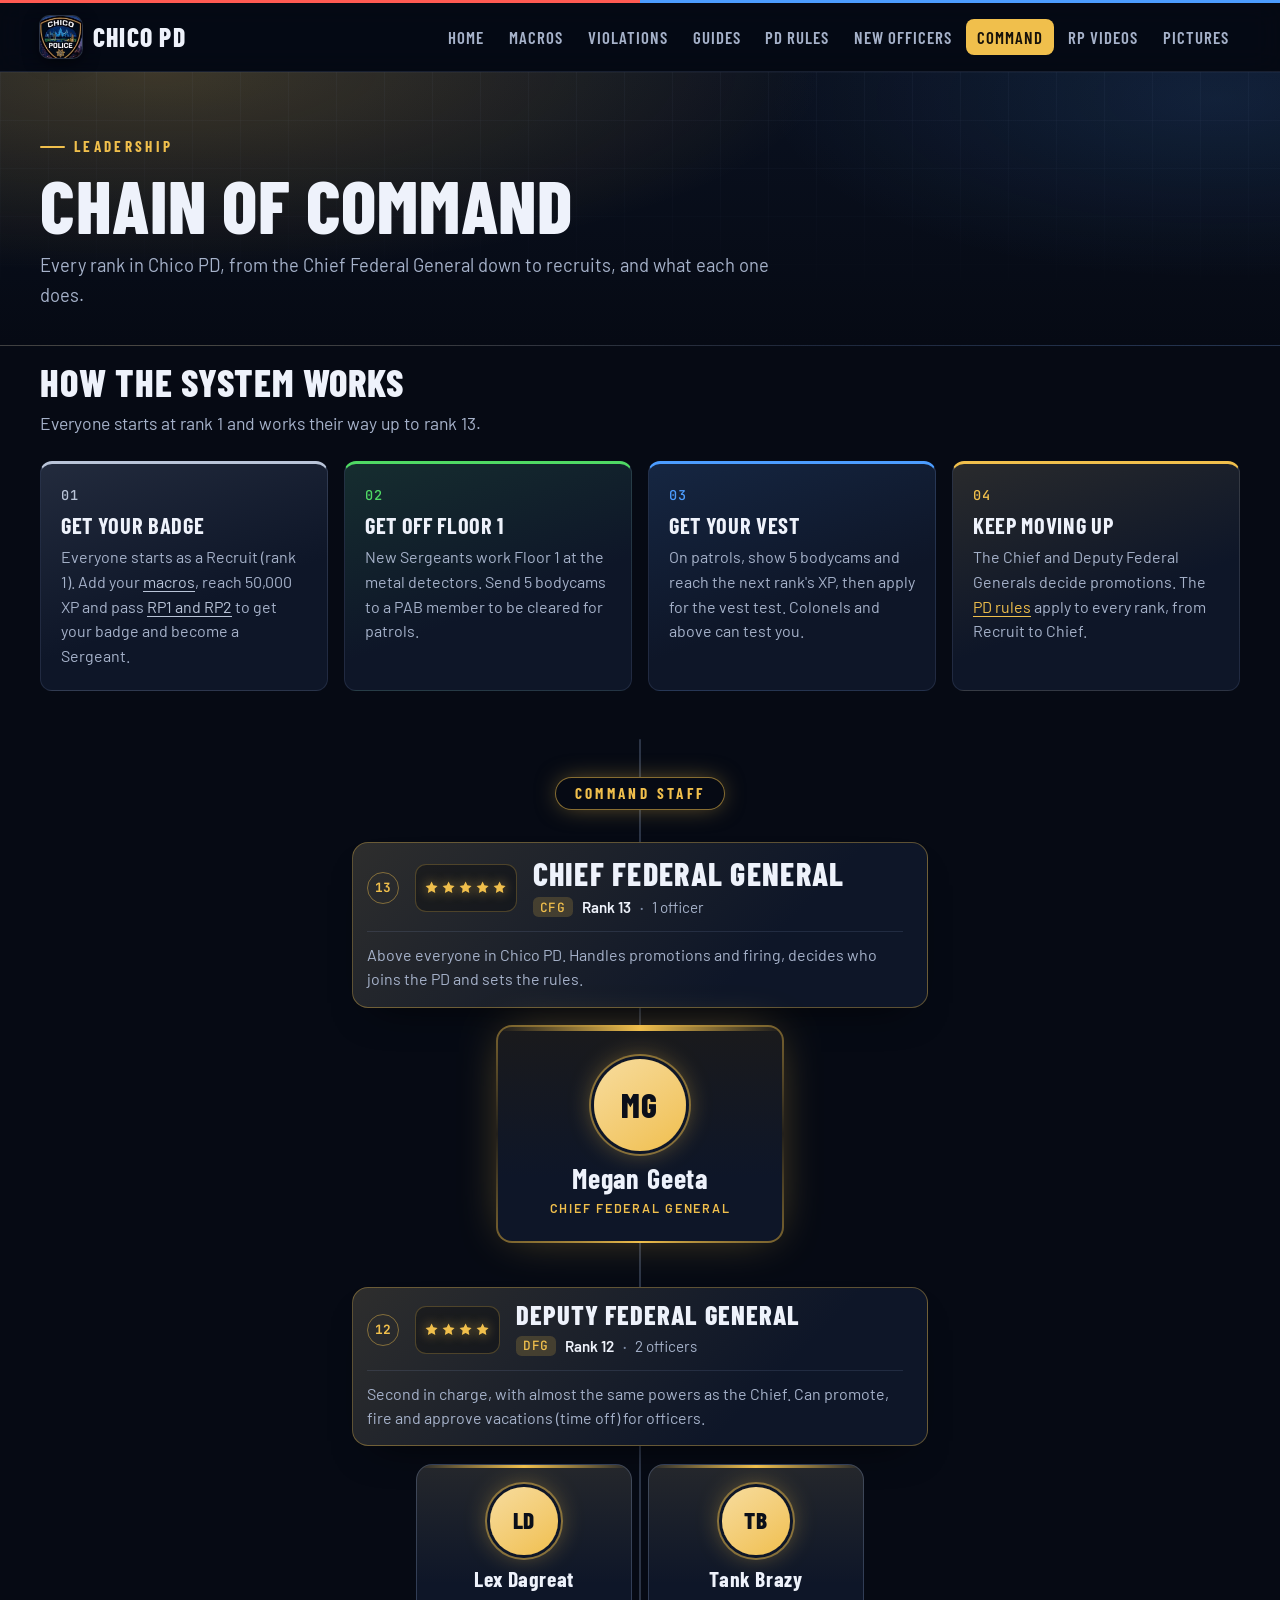
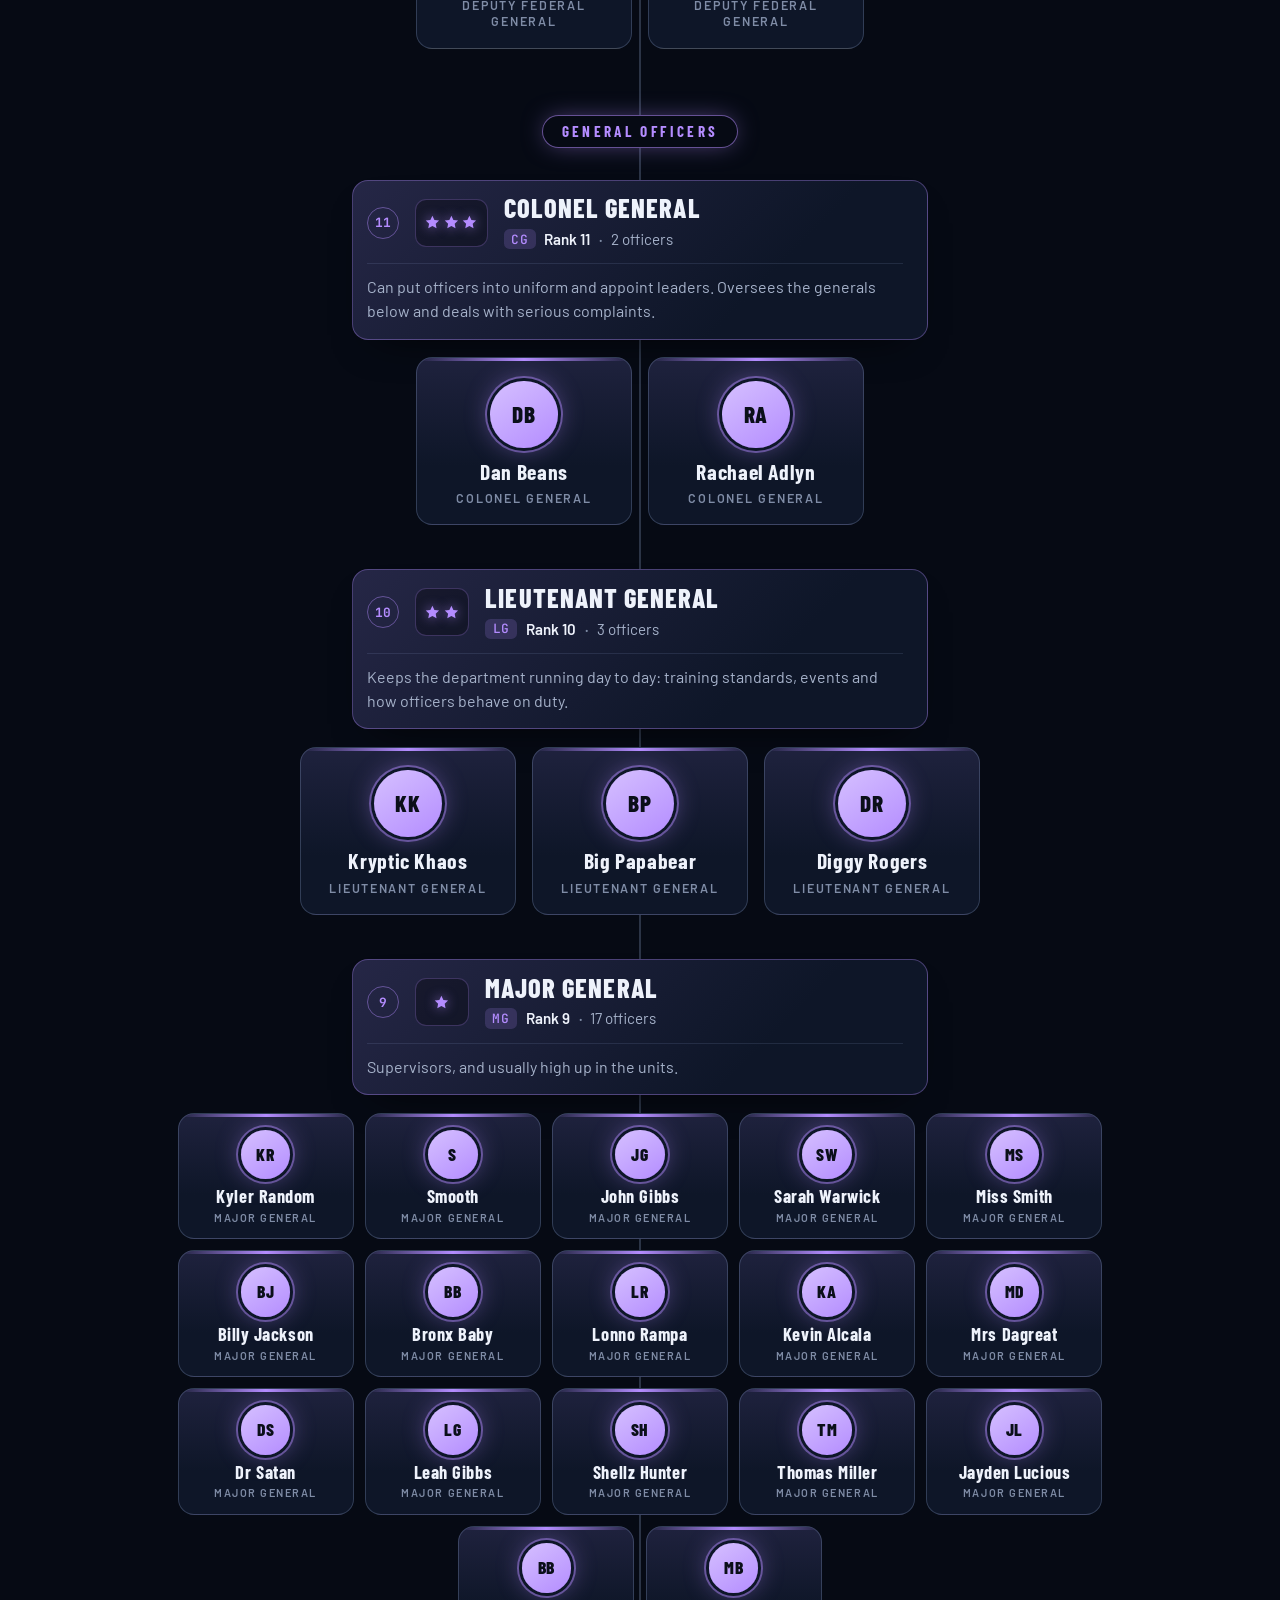
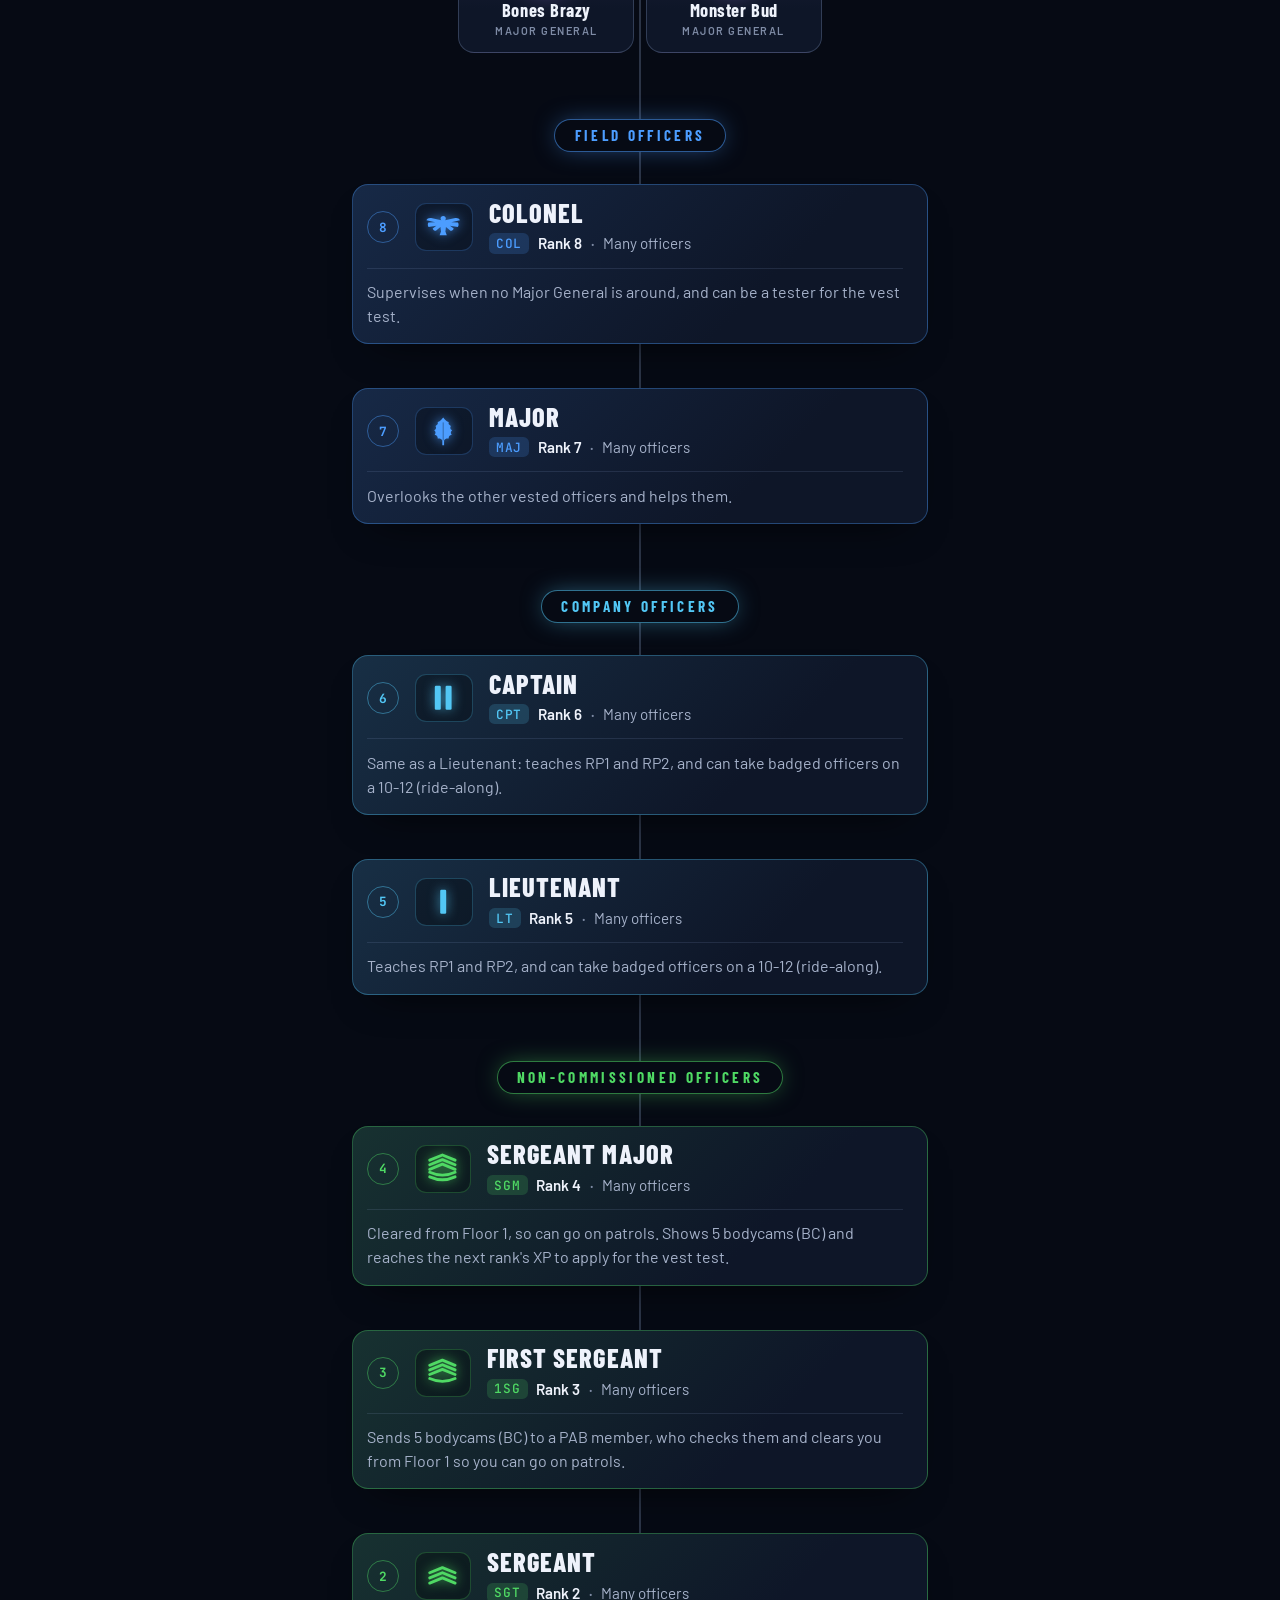
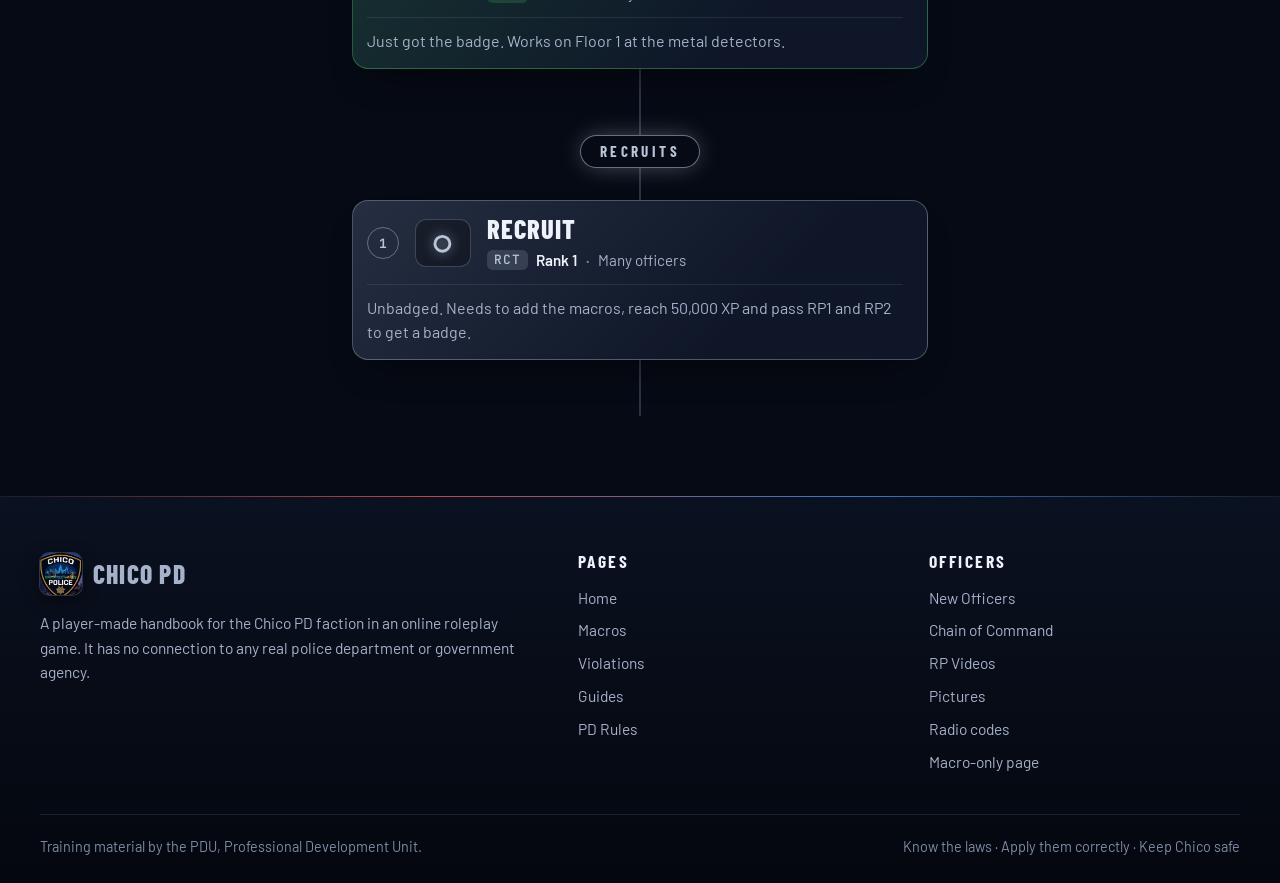
==== command.html @ 88c89824 "Remove totals box; version asset links" ====
<!doctype html>
<html lang="en">
<head>
<meta charset="utf-8">
<script>document.documentElement.className+=" js"</script>
<meta name="viewport" content="width=device-width,initial-scale=1,viewport-fit=cover">
<title>Chain of Command · Chico PD</title>
<meta name="description" content="Who leads Chico PD: every rank from the Chief Federal General down, and the officers who hold them.">
<meta name="theme-color" content="#070b16">
<link rel="icon" href="images/favicon.png">
<link rel="apple-touch-icon" href="images/apple-touch-icon.png">
<link rel="manifest" href="site.webmanifest">
<meta name="apple-mobile-web-app-title" content="Chico PD">
<meta name="format-detection" content="telephone=no">
<meta property="og:type" content="website">
<meta property="og:site_name" content="Chico PD">
<meta property="og:title" content="Chain of Command · Chico PD">
<meta property="og:description" content="Who leads Chico PD: every rank from the Chief Federal General down, and the officers who hold them.">
<meta property="og:url" content="https://chicopd123.github.io/command.html">
<meta property="og:image" content="https://chicopd123.github.io/images/og.jpg">
<meta property="og:image:width" content="484">
<meta property="og:image:height" content="255">
<meta name="twitter:card" content="summary_large_image">
<link rel="preconnect" href="https://fonts.googleapis.com">
<link rel="preconnect" href="https://fonts.gstatic.com" crossorigin>
<link rel="stylesheet" href="https://fonts.googleapis.com/css2?family=Barlow+Condensed:wght@600;700;800&family=Barlow:wght@400;500;600&family=JetBrains+Mono:wght@500&display=swap">
<link rel="stylesheet" href="assets/style.css?v=202611250416">
</head>
<body>
<a class="skip" href="#main">Skip to content</a>
<header class="site-header">
  <div class="lightbar"></div>
  <div class="wrap header-row">
    <a class="brand" href="index.html"><img src="images/crops/badge.jpg" alt="" width="42" height="42">Chico PD</a>
    <button id="nav-toggle" type="button" aria-expanded="false" aria-controls="site-nav"><span class="burger" aria-hidden="true"></span>Menu</button>
    <nav id="site-nav" aria-label="Main"><a href="index.html">Home</a><a href="macros.html">Macros</a><a href="violations.html">Violations</a><a href="guides.html">Guides</a><a href="rules.html">PD Rules</a><a href="new-officers.html">New Officers</a><a href="command.html" aria-current="page">Command</a><a href="rp-videos.html">RP Videos</a><a href="gallery.html">Pictures</a></nav>
  </div>
</header>
<main id="main">
<div class="wrap page-head tone-gold"><p class="eyebrow">Leadership</p><h1>Chain of Command</h1><p>Every rank in Chico PD, from the Chief Federal General down to recruits, and what each one does.</p></div>
<div class="wrap">
  <section class="cmd-how" aria-labelledby="how-title">
    <h2 id="how-title">How the system works</h2>
    <p>Everyone starts at rank 1 and works their way up to rank 13.</p>
    <ol class="cmd-steps">
      <li class="cmd-step tone-silver"><h3>Get your badge</h3><p>Everyone starts as a Recruit (rank 1). Add your <a href="macros.html">macros</a>, reach 50,000 XP and pass <a href="rp-videos.html">RP1 and RP2</a> to get your badge and become a Sergeant.</p></li>
      <li class="cmd-step tone-green"><h3>Get off Floor 1</h3><p>New Sergeants work Floor 1 at the metal detectors. Send 5 bodycams to a PAB member to be cleared for patrols.</p></li>
      <li class="cmd-step tone-blue"><h3>Get your vest</h3><p>On patrols, show 5 bodycams and reach the next rank's XP, then apply for the vest test. Colonels and above can test you.</p></li>
      <li class="cmd-step tone-gold"><h3>Keep moving up</h3><p>The Chief and Deputy Federal Generals decide promotions. The <a href="rules.html">PD rules</a> apply to every rank, from Recruit to Chief.</p></li>
    </ol>
  </section>
  <ol class="cmd-tree" id="cmd-tree" aria-label="Ranks from highest to lowest"></ol>
  <noscript><p class="cmd-noscript">Turn on JavaScript to see the chain of command.</p></noscript>
</div>
</main>
<footer class="site-footer">
  <div class="wrap footer-grid">
    <div class="footer-brand">
      <a class="brand" href="index.html"><img src="images/crops/badge.jpg" alt="" width="42" height="42">Chico PD</a>
      <p>A player-made handbook for the Chico PD faction in an online roleplay game. It has no connection to any real police department or government agency.</p>
    </div>
    <nav aria-label="Footer">
      <h2>Pages</h2>
      <ul><li><a href="index.html">Home</a></li><li><a href="macros.html">Macros</a></li><li><a href="violations.html">Violations</a></li><li><a href="guides.html">Guides</a></li><li><a href="rules.html">PD Rules</a></li></ul>
    </nav>
    <div>
      <h2>Officers</h2>
      <ul><li><a href="new-officers.html">New Officers</a></li><li><a href="command.html">Chain of Command</a></li><li><a href="rp-videos.html">RP Videos</a></li><li><a href="gallery.html">Pictures</a></li><li><a href="macros.html#radio">Radio codes</a></li><li><a href="https://candid-cocada-e17edb.netlify.app" rel="noopener">Macro-only page</a></li></ul>
    </div>
  </div>
  <div class="wrap footer-base"><span>Training material by the PDU, Professional Development Unit.</span><span>Know the laws &middot; Apply them correctly &middot; Keep Chico safe</span></div>
</footer>

<dialog id="viewer" aria-labelledby="viewer-title">
  <div class="viewer-bar">
    <h2 id="viewer-title"></h2>
    <span id="viewer-pos"></span>
    <button class="vbtn" id="viewer-prev" type="button" aria-label="Previous picture">&larr;</button>
    <button class="vbtn" id="viewer-next" type="button" aria-label="Next picture">&rarr;</button>
    <a class="vbtn" id="viewer-save" download>Download</a>
    <button class="vbtn" id="viewer-close" type="button">Close</button>
  </div>
  <div class="viewer-scroll"><img id="viewer-img" alt=""></div>
</dialog>

<script src="assets/data.js?v=202611250416"></script>
<script src="assets/site.js?v=202611250416"></script>
</body>
</html>
---- assets/style.css ----
/* =====================================================================
   CHICO PD
   Colours follow the PDU posters:
   red = felony, blue = infraction, green = misdemeanor,
   purple = PDU training, gold = badge, cyan = radio.
   Everything is sized in rem, so the whole site scales up on 4K screens.
   ===================================================================== */
:root {
  --bg: #060a14;
  --bg-2: #0a1120;
  --panel: #0e1628;
  --panel-2: #142039;
  --line: rgba(150, 172, 215, .14);
  --line-2: rgba(150, 172, 215, .26);
  --text: #eef2fb;
  --muted: #a6b2ca;
  --dim: #7f8ca6;
  --gold: #f0bf4c;
  --red: #ff5a52;
  --blue: #4c9dff;
  --cyan: #52c7f5;
  --green: #4fd964;
  --purple: #b48cff;
  --tone: var(--gold);
  --r: .75rem;
  --r-sm: .5rem;
  --header-h: 4.25rem;
  --ease: cubic-bezier(.2, .7, .2, 1);
  --display: "Barlow Condensed", "Arial Narrow", Impact, sans-serif;
  --body: "Barlow", -apple-system, BlinkMacSystemFont, "Segoe UI", sans-serif;
  --mono: "JetBrains Mono", ui-monospace, SFMono-Regular, Menlo, monospace;
}

/* Scale the whole layout on big and 4K screens. */
html { font-size: 100%; }
@media (min-width: 1800px) { html { font-size: 112.5%; } }
@media (min-width: 2200px) { html { font-size: 131.25%; } }
@media (min-width: 2800px) { html { font-size: 162.5%; } }
@media (min-width: 3400px) { html { font-size: 187.5%; } }

*, *::before, *::after { box-sizing: border-box; -webkit-tap-highlight-color: transparent; }
html { scroll-behavior: smooth; scroll-padding-top: calc(var(--header-h) + 1rem); -webkit-text-size-adjust: 100%; }
body { margin: 0; overflow-x: clip; background: var(--bg); color: var(--text); font: 400 1.0625rem/1.6 var(--body); -webkit-font-smoothing: antialiased; }
img, video { display: block; max-width: 100%; height: auto; }
a { color: var(--cyan); text-underline-offset: .18em; }
a:hover { color: #8adcff; }
[hidden] { display: none !important; }
:focus-visible { outline: 2px solid var(--gold); outline-offset: 3px; border-radius: 4px; }
::selection { background: rgba(240, 191, 76, .35); }

h1, h2, h3 { font-family: var(--display); line-height: 1.02; margin: 0; letter-spacing: .01em; text-wrap: balance; }
h1 { font-size: clamp(3rem, 7vw, 5.25rem); font-weight: 800; text-transform: uppercase; }
h2 { font-size: clamp(1.8rem, 3.4vw, 2.5rem); font-weight: 700; text-transform: uppercase; }
h3 { font-size: 1.3rem; font-weight: 700; }
p { margin: 0 0 1em; }
strong { font-weight: 600; color: var(--text); }

.skip { position: absolute; left: -999px; top: .5rem; z-index: 100; background: var(--gold); color: #111; padding: .5rem .9rem; border-radius: .4rem; }
.skip:focus { left: .5rem; }
.wrap { width: min(75rem, 100% - 2.5rem); margin-inline: auto; }
.sr-only { position: absolute; width: 1px; height: 1px; overflow: hidden; clip-path: inset(50%); white-space: nowrap; }

.tone-red { --tone: var(--red); } .tone-blue { --tone: var(--blue); } .tone-green { --tone: var(--green); }
.tone-gold { --tone: var(--gold); } .tone-cyan { --tone: var(--cyan); } .tone-purple { --tone: var(--purple); }

.eyebrow { display: inline-flex; align-items: center; gap: .55rem; margin: 0 0 .75rem; color: var(--tone); font: 700 .95rem/1 var(--display); letter-spacing: .22em; text-transform: uppercase; }
.eyebrow::before { content: ""; width: 1.6rem; height: 2px; background: currentColor; border-radius: 2px; }

/* ---------------------------------------------------------------- Header */
.lightbar { height: 3px; background: linear-gradient(90deg, var(--red) 0 25%, var(--blue) 25% 50%, var(--red) 50% 75%, var(--blue) 75%); background-size: 200% 100%; animation: lightbar 2.4s linear infinite; }
@keyframes lightbar { to { background-position: -200% 0; } }

.site-header { position: sticky; top: 0; z-index: 40; background: rgba(6, 10, 20, .78); -webkit-backdrop-filter: blur(14px) saturate(1.4); backdrop-filter: blur(14px) saturate(1.4); border-bottom: 1px solid var(--line); transition: box-shadow .3s var(--ease), background .3s; }
.site-header.is-scrolled { background: rgba(6, 10, 20, .92); box-shadow: 0 .75rem 2rem rgba(0, 0, 0, .45); }
.header-row { display: flex; align-items: center; gap: 1rem; height: var(--header-h); }
.brand { display: flex; align-items: center; gap: .7rem; color: var(--text); text-decoration: none; font: 800 1.6rem/1 var(--display); letter-spacing: .05em; text-transform: uppercase; white-space: nowrap; }
.brand:hover { color: var(--text); }
.brand img { width: 2.6rem; height: 2.6rem; object-fit: cover; border-radius: .6rem; box-shadow: 0 0 0 1px var(--line-2), 0 .3rem 1rem rgba(0, 0, 0, .5); transition: transform .4s var(--ease); }
.brand:hover img { transform: rotate(-6deg) scale(1.06); }

#site-nav { margin-left: auto; display: flex; gap: .15rem; }
#site-nav a { position: relative; color: var(--muted); text-decoration: none; padding: .6rem .7rem; border-radius: .5rem; font: 600 1.05rem/1 var(--display); letter-spacing: .06em; text-transform: uppercase; transition: color .2s, background .2s; }
#site-nav a::after { content: ""; position: absolute; left: .7rem; right: .7rem; bottom: .2rem; height: 2px; border-radius: 2px; background: var(--gold); transform: scaleX(0); transition: transform .3s var(--ease); }
#site-nav a:hover { color: var(--text); }
#site-nav a:hover::after { transform: scaleX(1); }
#site-nav a[aria-current="page"] { color: #16110a; background: var(--gold); }
#site-nav a[aria-current="page"]::after { display: none; }

#nav-toggle { display: none; margin-left: auto; align-items: center; gap: .55rem; min-height: 2.75rem; padding: 0 .9rem; background: var(--panel); color: var(--text); border: 1px solid var(--line-2); border-radius: .55rem; font: 700 1rem var(--display); letter-spacing: .08em; text-transform: uppercase; cursor: pointer; }
.burger { position: relative; width: 1.1rem; height: 2px; background: currentColor; border-radius: 2px; transition: background .2s; }
.burger::before, .burger::after { content: ""; position: absolute; left: 0; width: 100%; height: 2px; background: currentColor; border-radius: 2px; transition: transform .3s var(--ease); }
.burger::before { transform: translateY(-.35rem); }
.burger::after { transform: translateY(.35rem); }
#nav-toggle[aria-expanded="true"] .burger { background: transparent; }
#nav-toggle[aria-expanded="true"] .burger::before { transform: rotate(45deg); }
#nav-toggle[aria-expanded="true"] .burger::after { transform: rotate(-45deg); }

@media (max-width: 64em) {
  #nav-toggle { display: inline-flex; }
  #site-nav { position: absolute; inset: 100% 0 auto; flex-direction: column; gap: .1rem; padding: .5rem 1.25rem 1rem; background: rgba(8, 13, 25, .98); border-bottom: 1px solid var(--line); clip-path: inset(0 0 100% 0); visibility: hidden; transition: clip-path .35s var(--ease), visibility 0s .35s; }
  #site-nav.is-open { clip-path: inset(0); visibility: visible; transition: clip-path .35s var(--ease); }
  #site-nav a { padding: .85rem .75rem; font-size: 1.2rem; }
  #site-nav a::after { display: none; }
}

/* ---------------------------------------------------------------- Buttons + inputs */
.btn { display: inline-flex; align-items: center; justify-content: center; gap: .5rem; min-height: 3.1rem; padding: 0 1.4rem; border: 1px solid transparent; border-radius: .6rem; background: var(--gold); color: #16110a; font: 700 1.15rem/1 var(--display); letter-spacing: .07em; text-transform: uppercase; text-decoration: none; cursor: pointer; box-shadow: 0 .5rem 1.6rem -.6rem rgba(240, 191, 76, .7); transition: transform .2s var(--ease), box-shadow .2s, background .2s; }
.btn:hover { color: #16110a; background: #ffd06a; transform: translateY(-2px); box-shadow: 0 .8rem 2rem -.6rem rgba(240, 191, 76, .85); }
.btn:active { transform: translateY(0); }
.btn-ghost { background: rgba(255, 255, 255, .04); color: var(--text); border-color: var(--line-2); box-shadow: none; }
.btn-ghost:hover { background: rgba(255, 255, 255, .09); color: var(--text); box-shadow: none; }
.btn .arrow { transition: transform .25s var(--ease); }
.btn:hover .arrow { transform: translateX(3px); }

input[type="search"], input[type="text"] { width: 100%; min-height: 3.1rem; padding: .65rem 1rem; font: 400 1.0625rem var(--body); color: var(--text); background: var(--panel); border: 1px solid var(--line-2); border-radius: .6rem; transition: border-color .2s, box-shadow .2s, background .2s; }
input[type="search"]:focus, input[type="text"]:focus { outline: none; border-color: var(--gold); background: var(--panel-2); box-shadow: 0 0 0 4px rgba(240, 191, 76, .16); }
input::placeholder { color: var(--dim); }

/* ---------------------------------------------------------------- Home hero */
.hero { position: relative; isolation: isolate; overflow: hidden; padding-bottom: 3.5rem; }
.hero-ambient { position: absolute; inset: -10%; z-index: -2; opacity: .55; }
.hero-ambient img { width: 100%; height: 100%; object-fit: cover; filter: blur(40px) saturate(1.3); transform: scale(1.1); }
.hero::before { content: ""; position: absolute; inset: 0; z-index: -1; background: linear-gradient(180deg, rgba(6, 10, 20, .2) 0%, rgba(6, 10, 20, .65) 45%, var(--bg) 100%); }
.hero-siren { position: absolute; inset: 0; z-index: -1; pointer-events: none; }
.hero-siren span { position: absolute; top: -10%; width: 45vw; height: 70%; border-radius: 50%; filter: blur(70px); opacity: .0; }
.hero-siren .s-red { left: -12vw; background: var(--red); animation: siren 3.2s ease-in-out infinite; }
.hero-siren .s-blue { right: -12vw; background: var(--blue); animation: siren 3.2s ease-in-out 1.6s infinite; }
@keyframes siren { 0%, 100% { opacity: .05; } 40% { opacity: .42; } }

.hero-banner { position: relative; width: min(100%, 1800px); margin: 0 auto; overflow: hidden; -webkit-mask-image: linear-gradient(90deg, transparent, #000 8%, #000 92%, transparent), linear-gradient(transparent 0, #000 0); mask-image: linear-gradient(90deg, transparent, #000 8%, #000 92%, transparent); }
.hero-banner img { width: 100%; min-height: 9rem; object-fit: cover; animation: kenburns 24s ease-in-out infinite alternate; }
.hero-banner::after { content: ""; position: absolute; inset: auto 0 0; height: 45%; background: linear-gradient(transparent, rgba(6, 10, 20, .9)); }
@keyframes kenburns { from { transform: scale(1); } to { transform: scale(1.07) translateY(-1.5%); } }

.hero-copy { position: relative; display: grid; justify-items: center; gap: 1.1rem; margin-top: 1.25rem; text-align: center; }
.hero-copy .eyebrow { margin: 0; }
.hero h1 { font-size: clamp(3.6rem, 10vw, 7.5rem); letter-spacing: .02em; line-height: .9; }
.shine { background: linear-gradient(100deg, #fff 0%, #fff 40%, #ffe7a6 48%, #fff 56%, #fff 100%); background-size: 250% 100%; background-position: 100% 0; -webkit-background-clip: text; background-clip: text; color: transparent; animation: shine 3.5s var(--ease) .6s 1 both; }
@keyframes shine { from { background-position: 100% 0; } to { background-position: -50% 0; } }
.hero .lede { max-width: 36em; margin: 0; color: var(--muted); font-size: 1.25rem; }

.hero-search { position: relative; width: min(42rem, 100%); margin-top: .4rem; }
.hero-search svg { position: absolute; left: 1.05rem; top: 1.875rem; width: 1.25rem; height: 1.25rem; transform: translateY(-50%); color: var(--dim); pointer-events: none; }
.hero-search input { min-height: 3.75rem; padding-left: 3rem; padding-right: 8.5rem; font-size: 1.15rem; border-radius: .85rem; background: rgba(14, 22, 40, .85); box-shadow: 0 1rem 3rem -1rem rgba(0, 0, 0, .8); }
.hero-search .btn { position: absolute; right: .4rem; top: .4rem; bottom: .4rem; min-height: 0; padding: 0 1.1rem; box-shadow: none; }
.hero-search .btn:hover { transform: none; }
.hero-actions { display: flex; flex-wrap: wrap; justify-content: center; gap: .75rem; }

/* Staggered entrance for the hero */
.hero-copy > * { animation: rise .9s var(--ease) both; }
.hero-copy > *:nth-child(2) { animation-delay: .08s; }
.hero-copy > *:nth-child(3) { animation-delay: .16s; }
.hero-copy > *:nth-child(4) { animation-delay: .24s; }
.hero-copy > *:nth-child(5) { animation-delay: .32s; }
@keyframes rise { from { opacity: 0; transform: translateY(1.2rem); } to { opacity: 1; transform: none; } }

/* ---------------------------------------------------------------- Stats */
.stats { display: grid; grid-template-columns: repeat(4, minmax(0, 1fr)); gap: 1px; margin-top: 2.5rem; background: var(--line); border: 1px solid var(--line); border-radius: var(--r); overflow: hidden; }
.stat { display: block; padding: 1.4rem 1rem; background: rgba(10, 17, 32, .92); text-align: center; text-decoration: none; color: var(--text); transition: background .25s; }
.stat:hover { background: var(--panel-2); color: var(--text); }
.stat strong { display: block; color: var(--tone); font: 800 clamp(2.4rem, 5vw, 3.2rem)/1 var(--display); font-variant-numeric: tabular-nums; }
.stat span { display: block; margin-top: .35rem; color: var(--muted); font: 600 .95rem/1.2 var(--display); letter-spacing: .14em; text-transform: uppercase; }
@media (max-width: 40em) { .stats { grid-template-columns: repeat(2, minmax(0, 1fr)); } }

/* ---------------------------------------------------------------- Sections */
.band { padding: 4.5rem 0; }
.band-alt { position: relative; background: linear-gradient(180deg, var(--bg-2), var(--bg)); border-top: 1px solid var(--line); }
.section-head { display: flex; flex-wrap: wrap; align-items: end; justify-content: space-between; gap: .75rem 2rem; margin-bottom: 2rem; }
.section-head > div { max-width: 40rem; }
.section-head h2 { margin: 0; }
.section-head p:not(.eyebrow) { margin: .6rem 0 0; color: var(--muted); font-size: 1.1rem; }
.band-head { display: flex; flex-wrap: wrap; align-items: baseline; justify-content: space-between; gap: .4rem 1.25rem; margin-bottom: 1.25rem; }
.band-head p { margin: 0; color: var(--muted); }

/* Page header band, used on every page except Home */
.page-head { position: relative; isolation: isolate; padding: 3.5rem 0 2.25rem; }
.page-head::before { content: ""; position: absolute; z-index: -1; inset: 0 calc(50% - 50vw); background:
  radial-gradient(60rem 18rem at 12% 0%, color-mix(in srgb, var(--tone) 22%, transparent), transparent 70%),
  radial-gradient(40rem 16rem at 95% 10%, rgba(76, 157, 255, .12), transparent 70%),
  linear-gradient(180deg, var(--bg-2), var(--bg));
  border-bottom: 1px solid var(--line); }
.page-head::after { content: ""; position: absolute; z-index: -1; inset: 0 calc(50% - 50vw); opacity: .35; background-image: linear-gradient(var(--line) 1px, transparent 1px), linear-gradient(90deg, var(--line) 1px, transparent 1px); background-size: 3rem 3rem; -webkit-mask-image: linear-gradient(180deg, #000, transparent 85%); mask-image: linear-gradient(180deg, #000, transparent 85%); }
.page-head h1 { font-size: clamp(2.8rem, 6.5vw, 4.6rem); margin-bottom: .6rem; animation: rise .8s var(--ease) both; }
.page-head .eyebrow { animation: rise .8s var(--ease) both; }
.page-head > p:not(.eyebrow) { color: var(--muted); max-width: 42em; margin: 0; font-size: 1.15rem; animation: rise .8s var(--ease) .1s both; }

/* ---------------------------------------------------------------- Badge journey */
.journey { list-style: none; display: grid; grid-template-columns: repeat(4, minmax(0, 1fr)); gap: 1.25rem; margin: 0; padding: 0; counter-reset: step; position: relative; }
.journey::before { content: ""; position: absolute; top: 1.6rem; left: 2rem; right: 2rem; height: 2px; background: linear-gradient(90deg, var(--purple), var(--gold)); transform-origin: left; transform: scaleX(var(--line-progress, 1)); transition: transform 1.4s var(--ease) .2s; }
.journey-step { position: relative; display: flex; flex-direction: column; padding: 4.25rem 1.25rem 1.25rem; background: var(--panel); border: 1px solid var(--line); border-radius: var(--r); transition: border-color .3s, transform .3s var(--ease), box-shadow .3s; }
.journey-step:hover { border-color: color-mix(in srgb, var(--tone) 60%, transparent); transform: translateY(-4px); box-shadow: 0 1.2rem 2.5rem -1.2rem color-mix(in srgb, var(--tone) 45%, transparent); }
.journey-num { position: absolute; top: .55rem; left: 1.25rem; width: 2.2rem; height: 2.2rem; display: grid; place-items: center; border-radius: 50%; background: var(--tone); color: #0c0814; font: 800 1.25rem/1 var(--display); box-shadow: 0 0 0 6px var(--bg-2), 0 0 1.4rem color-mix(in srgb, var(--tone) 60%, transparent); }
.journey-step h3 { font-size: 1.45rem; text-transform: uppercase; margin-bottom: .4rem; }
.journey-step p { margin: 0 0 1rem; color: var(--muted); font-size: 1rem; line-height: 1.5; }
.journey-links { margin-top: auto; display: flex; flex-wrap: wrap; gap: .4rem .9rem; font: 600 1rem var(--display); letter-spacing: .06em; text-transform: uppercase; }
.journey-links a { color: var(--tone); text-decoration: none; }
.journey-links a:hover { text-decoration: underline; }
.journey-end { display: flex; align-items: center; justify-content: center; gap: .75rem; margin-top: 1.5rem; color: var(--muted); font: 600 1.1rem var(--display); letter-spacing: .08em; text-transform: uppercase; }
.journey-end img { width: 2.25rem; height: 2.25rem; border-radius: .5rem; }
.journey-end strong { color: var(--gold); font-weight: 700; }
@media (max-width: 60em) {
  .journey { grid-template-columns: repeat(2, minmax(0, 1fr)); }
  .journey::before { display: none; }
}
@media (max-width: 34em) { .journey { grid-template-columns: minmax(0, 1fr); } }

/* ---------------------------------------------------------------- Cards + tiles */
.cards { display: grid; gap: 1.25rem; grid-template-columns: repeat(auto-fit, minmax(16rem, 1fr)); }
.card { position: relative; display: flex; flex-direction: column; background: var(--panel); border: 1px solid var(--line); border-radius: var(--r); overflow: hidden; color: var(--text); text-decoration: none; transition: border-color .3s, transform .35s var(--ease), box-shadow .35s; }
.card:hover { color: var(--text); border-color: color-mix(in srgb, var(--tone) 70%, transparent); transform: translateY(-6px); box-shadow: 0 1.5rem 3rem -1.5rem color-mix(in srgb, var(--tone) 55%, transparent); }
.card-img { position: relative; overflow: hidden; aspect-ratio: 2 / 1; }
.card img { width: 100%; height: 100%; object-fit: cover; transition: transform .8s var(--ease); }
.card:hover img { transform: scale(1.08); }
.card-img::after { content: ""; position: absolute; inset: 0; background: linear-gradient(180deg, transparent 40%, rgba(14, 22, 40, .85)); }
.card-body { padding: 1rem 1.15rem 1.2rem; }
.card h3 { display: flex; align-items: center; justify-content: space-between; gap: .5rem; font-size: 1.5rem; text-transform: uppercase; margin-bottom: .3rem; }
.card h3 .arrow { color: var(--tone); transition: transform .3s var(--ease); }
.card:hover h3 .arrow { transform: translateX(4px); }
.card p { margin: 0; font-size: 1rem; color: var(--muted); }
.card::before { content: ""; position: absolute; z-index: 2; inset: 0 0 auto; height: 3px; background: var(--tone); transform: scaleX(0); transform-origin: left; transition: transform .45s var(--ease); }
.card:hover::before { transform: scaleX(1); }

.tiles { display: grid; gap: .9rem; grid-template-columns: repeat(auto-fit, minmax(13rem, 1fr)); }
.tile { position: relative; display: block; padding: 1.1rem 1.2rem; background: var(--panel); border: 1px solid var(--line); border-radius: var(--r); color: var(--text); text-decoration: none; overflow: hidden; transition: border-color .25s, transform .3s var(--ease), background .25s; }
.tile::before { content: ""; position: absolute; inset: 0 auto 0 0; width: 4px; background: var(--tone); transition: width .35s var(--ease); }
.tile:hover { color: var(--text); background: var(--panel-2); border-color: color-mix(in srgb, var(--tone) 45%, transparent); transform: translateY(-3px); }
.tile:hover::before { width: 6px; }
.tile strong { display: block; font: 700 1.35rem/1.1 var(--display); text-transform: uppercase; letter-spacing: .03em; }
.tile span { display: block; margin-top: .2rem; font-size: .95rem; color: var(--muted); }
.tile .time { position: absolute; right: 1rem; top: 1rem; color: var(--tone); font: 800 1.1rem/1 var(--display); }

/* ---------------------------------------------------------------- Macros */
.details-wrap { margin: 1.6rem 0 0; background: rgba(14, 22, 40, .7); border: 1px solid var(--line); border-radius: var(--r); animation: rise .8s var(--ease) .18s both; }
.details-wrap summary { display: flex; flex-wrap: wrap; align-items: center; gap: .25rem 1rem; min-height: 3.25rem; padding: .7rem 2.75rem .7rem 1.25rem; position: relative; cursor: pointer; list-style: none; }
.details-wrap summary::-webkit-details-marker { display: none; }
.details-wrap summary::after { content: ""; position: absolute; right: 1.25rem; top: 50%; width: .55rem; height: .55rem; border-right: 2px solid var(--muted); border-bottom: 2px solid var(--muted); transform: translateY(-70%) rotate(45deg); transition: transform .3s var(--ease); }
.details-wrap[open] summary::after { transform: translateY(-30%) rotate(-135deg); }
.details-title { color: var(--text); font: 700 1.1rem var(--display); letter-spacing: .1em; text-transform: uppercase; }
.details-sum { color: var(--dim); font-size: .92rem; }
.details-sum.is-set { color: var(--chat-me); }
.details { display: grid; grid-template-columns: repeat(auto-fit, minmax(13rem, 1fr)); gap: .9rem 1.1rem; margin: 0; padding: 0 1.25rem 1.15rem; border: 0; }
.details label { display: grid; gap: .3rem; font-size: .92rem; color: var(--muted); }
.details input { background: var(--bg); }
.hint { grid-column: 1 / -1; font-size: .9rem; color: var(--dim); margin: 0; }

.toolbar { position: sticky; top: calc(var(--header-h) + 4px); z-index: 30; padding: .8rem 0 .2rem; background: rgba(6, 10, 20, .86); -webkit-backdrop-filter: blur(14px); backdrop-filter: blur(14px); border-bottom: 1px solid var(--line); }
.toolbar-row { position: relative; display: flex; align-items: center; gap: .9rem; }
.toolbar-row::before { content: ""; position: absolute; left: 1rem; top: 50%; width: 1.1rem; height: 1.1rem; transform: translateY(-50%); background: var(--dim); -webkit-mask: var(--icon-search) center / contain no-repeat; mask: var(--icon-search) center / contain no-repeat; pointer-events: none; }
.toolbar-row input { padding-left: 2.7rem; }
:root { --icon-search: url("data:image/svg+xml,%3Csvg xmlns='http://www.w3.org/2000/svg' viewBox='0 0 24 24' fill='none' stroke='black' stroke-width='2.4' stroke-linecap='round'%3E%3Ccircle cx='11' cy='11' r='7'/%3E%3Cpath d='m20 20-3.5-3.5'/%3E%3C/svg%3E"); }
#result-count { flex: none; min-width: 5.5rem; text-align: right; color: var(--muted); font: 600 1rem var(--display); letter-spacing: .08em; text-transform: uppercase; }
.chips { display: flex; gap: .45rem; overflow-x: auto; padding: .7rem 0 .6rem; scrollbar-width: none; }
.chips::-webkit-scrollbar { display: none; }
.chip { flex: none; display: inline-flex; align-items: center; gap: .45rem; padding: .5rem .85rem; border: 1px solid var(--line-2); border-radius: 99px; color: var(--text); background: var(--panel); text-decoration: none; font: 600 1rem/1 var(--display); letter-spacing: .06em; text-transform: uppercase; transition: border-color .2s, color .2s, background .2s; }
.chip::before { content: ""; width: .5rem; height: .5rem; border-radius: 50%; background: var(--tone); box-shadow: 0 0 .6rem var(--tone); }
.chip:hover { color: var(--text); border-color: var(--tone); }
.chip.is-active { color: #0b0f19; background: var(--tone); border-color: var(--tone); }
.chip.is-active::before { background: #0b0f19; box-shadow: none; }

.macro-group { padding-top: 2.75rem; }
.group-head { display: flex; align-items: center; gap: .9rem; margin-bottom: 1rem; }
.group-head h2 { color: var(--text); font-size: clamp(1.55rem, 3vw, 2.1rem); }
.group-head::before { content: ""; width: .3rem; align-self: stretch; border-radius: 3px; background: var(--tone); box-shadow: 0 0 1rem var(--tone); }
.group-count { margin-left: auto; padding: .25rem .65rem; border-radius: 99px; background: color-mix(in srgb, var(--tone) 16%, transparent); color: var(--tone); font: 700 .95rem/1.2 var(--display); letter-spacing: .06em; }
.group-blurb { color: var(--muted); margin: -.4rem 0 1rem; }

.macro { display: grid; grid-template-columns: minmax(0, 1fr) 6.25rem; gap: .5rem; margin-bottom: .5rem; }
.macro-body { position: relative; padding: .8rem 1rem .8rem 1.15rem; background: var(--panel); border: 1px solid var(--line); border-radius: var(--r-sm); min-width: 0; transition: border-color .2s, background .2s; }
.macro-body::before { content: ""; position: absolute; left: 0; top: .6rem; bottom: .6rem; width: 3px; border-radius: 0 3px 3px 0; background: var(--tone, var(--gold)); opacity: .55; transition: opacity .2s; }
.macro:hover .macro-body { border-color: var(--line-2); background: var(--panel-2); }
.macro:hover .macro-body::before { opacity: 1; }
code { font: 500 .9rem/1.55 var(--mono); overflow-wrap: anywhere; white-space: pre-wrap; user-select: all; -webkit-user-select: all; color: #dfe6f5; }
/* Macro text uses the same colours as the in-game chat (measured from the RP videos). */
:root { --chat-me: #6cb393; --chat-do: #d94aa9; --chat-flobby: #3396d4; }
.chat-me { color: var(--chat-me); } .chat-do { color: var(--chat-do); } .chat-flobby { color: var(--chat-flobby); }
.cmd { font-weight: 700; color: #fff; }
.code-tag, .mins { font-weight: 700; }
.page-head > p.chat-key { display: flex; flex-wrap: wrap; align-items: center; gap: .4rem 1.1rem; margin-top: 1rem; color: var(--dim); font-size: .95rem; animation: rise .8s var(--ease) .14s both; }
.chat-key code { font-weight: 700; user-select: none; }
.macro-note { margin: .3rem 0 0; font-size: .92rem; line-height: 1.4; color: var(--muted); }
.copy { position: relative; overflow: hidden; display: inline-flex; align-items: center; justify-content: center; gap: .4rem; min-height: 3rem; border: 1px solid rgba(255, 255, 255, .08); border-radius: var(--r-sm); background: linear-gradient(180deg, #3a83ff, #2563eb); color: #fff; font: 700 1.1rem/1 var(--display); letter-spacing: .07em; text-transform: uppercase; cursor: pointer; touch-action: manipulation; box-shadow: 0 .4rem 1.2rem -.5rem rgba(58, 131, 255, .8); transition: transform .15s var(--ease), box-shadow .2s, background .2s; }
.copy:hover { transform: translateY(-1px); box-shadow: 0 .6rem 1.4rem -.5rem rgba(58, 131, 255, 1); }
.copy:active { transform: scale(.96); }
.copy svg { width: 1rem; height: 1rem; }
.copy.is-ok { background: linear-gradient(180deg, #2fbf5b, #17863a); box-shadow: 0 .4rem 1.2rem -.5rem rgba(47, 191, 91, .9); animation: pop .35s var(--ease); }
@keyframes pop { 0% { transform: scale(.92); } 60% { transform: scale(1.05); } 100% { transform: scale(1); } }
.copy .ripple { position: absolute; width: 10px; height: 10px; border-radius: 50%; background: rgba(255, 255, 255, .55); transform: translate(-50%, -50%) scale(0); animation: ripple .6s ease-out forwards; pointer-events: none; }
@keyframes ripple { to { transform: translate(-50%, -50%) scale(18); opacity: 0; } }
.copy-buffer { position: fixed; top: 0; left: 0; width: 1px; height: 1px; padding: 0; border: 0; opacity: 0; font-size: 16px; z-index: -1; }
.no-results { padding: 3.5rem 1rem; text-align: center; color: var(--muted); font-size: 1.1rem; }

/* Toast shown after copying */
.toast { position: fixed; left: 50%; bottom: 1.5rem; z-index: 60; display: flex; align-items: center; gap: .6rem; max-width: min(34rem, 100% - 2rem); padding: .75rem 1.1rem; background: rgba(16, 26, 46, .96); border: 1px solid rgba(79, 217, 100, .45); border-radius: .75rem; box-shadow: 0 1rem 2.5rem rgba(0, 0, 0, .55); color: var(--text); font-size: .98rem; transform: translate(-50%, 160%); transition: transform .45s var(--ease); pointer-events: none; }
.toast.is-on { transform: translate(-50%, 0); }
.toast-dot { flex: none; width: 1.4rem; height: 1.4rem; display: grid; place-items: center; border-radius: 50%; background: var(--green); color: #062110; font-weight: 800; font-size: .85rem; }
.toast code { overflow: hidden; text-overflow: ellipsis; white-space: nowrap; user-select: none; color: var(--muted); font-size: .82rem; }

/* ---------------------------------------------------------------- Macros page: calm colours
   Only the in-game chat colours are used here (blue /flobby, green /me, pink /do). */
.tone-flobby { --tone: var(--chat-flobby); }
#macro-list .macro-group { --tone: #8b97b0; }
#macro-list .group-head::before { background: var(--line-2); box-shadow: none; }
#macro-list .group-count { background: rgba(255, 255, 255, .06); color: var(--muted); }
.macro-body[data-chat="me"]::before { background: var(--chat-me); }
.macro-body[data-chat="do"]::before { background: var(--chat-do); }
.macro-body[data-chat="flobby"]::before { background: var(--chat-flobby); }
.chips .chip::before { display: none; }
.chips .chip:hover { color: var(--text); border-color: var(--muted); }
.chips .chip.is-active { color: #0b0f19; background: #e6ebf5; border-color: #e6ebf5; }

/* ---------------------------------------------------------------- Notices + poster blocks */
.notice-grid { display: grid; gap: 1rem; grid-template-columns: repeat(auto-fit, minmax(18rem, 1fr)); margin-top: 2rem; }
.notice { position: relative; padding: 1.15rem 1.3rem 1.15rem 1.5rem; background: var(--panel); border: 1px solid var(--line); border-radius: var(--r); overflow: hidden; }
.notice::before { content: ""; position: absolute; inset: 0 auto 0 0; width: 4px; background: var(--tone); box-shadow: 0 0 1rem var(--tone); }
.notice h2 { color: var(--tone); font-size: 1.35rem; margin-bottom: .4rem; }
.notice p { margin: 0; font-size: 1rem; color: var(--muted); }

.info-block { display: grid; grid-template-columns: minmax(17rem, 1fr) minmax(0, 1206px); gap: 2.5rem; align-items: start; padding: 3rem 0; border-bottom: 1px solid var(--line); }
.info-block:last-child { border-bottom: 0; }
.info-text { position: sticky; top: calc(var(--header-h) + 1.75rem); max-width: 34rem; }
.info-text h2 { position: relative; padding-bottom: .8rem; margin-bottom: 1rem; color: var(--text); }
.info-text h2::after { content: ""; position: absolute; left: 0; bottom: 0; width: 3.5rem; height: 3px; border-radius: 3px; background: var(--tone); box-shadow: 0 0 1rem var(--tone); }
.info-text ul, .plain-steps { margin: 0 0 1em; padding-left: 1.25rem; }
.info-text li { margin-bottom: .55rem; }
.info-text li::marker { color: var(--tone); }
.info-text p { color: var(--muted); }
.info-text p strong { color: var(--text); }
.info-text p:last-child { margin-bottom: 0; }
.poster-big { position: relative; display: block; border: 1px solid var(--line-2); border-radius: var(--r); overflow: hidden; background: #03060c; box-shadow: 0 2rem 4rem -2rem rgba(0, 0, 0, .9); transition: border-color .3s, box-shadow .4s, transform .4s var(--ease); }
.poster-big img { width: 100%; transition: transform 1s var(--ease); }
.poster-big::after { content: "Click to enlarge"; position: absolute; right: .9rem; bottom: .9rem; padding: .45rem .8rem; border-radius: 99px; background: rgba(6, 10, 20, .85); border: 1px solid var(--line-2); color: var(--text); font: 600 .95rem/1 var(--display); letter-spacing: .08em; text-transform: uppercase; opacity: 0; transform: translateY(.4rem); transition: opacity .3s, transform .3s var(--ease); }
.poster-big:hover { border-color: color-mix(in srgb, var(--tone) 70%, transparent); box-shadow: 0 2rem 4rem -1.8rem color-mix(in srgb, var(--tone) 50%, transparent); }
.poster-big:hover img { transform: scale(1.015); }
.poster-big:hover::after, .poster-big:focus-visible::after { opacity: 1; transform: none; }
@media (max-width: 52em) {
  .info-block { grid-template-columns: minmax(0, 1fr); gap: 1.25rem; padding: 2.25rem 0; }
  .info-text { position: static; }
  .poster-big::after { opacity: 1; transform: none; content: "Tap to enlarge"; }
}

/* ---------------------------------------------------------------- Guide tabs */
.guide-tabs { position: relative; display: inline-flex; max-width: 100%; gap: .25rem; margin-top: 2rem; padding: .3rem; overflow-x: auto; scrollbar-width: none; background: var(--panel); border: 1px solid var(--line); border-radius: .8rem; }
.guide-tabs::-webkit-scrollbar { display: none; }
.tab-indicator { position: absolute; top: .3rem; bottom: .3rem; left: 0; width: 0; border-radius: .55rem; background: var(--gold); box-shadow: 0 .4rem 1.2rem -.4rem rgba(240, 191, 76, .8); transition: transform .4s var(--ease), width .4s var(--ease); }
.guide-tab { position: relative; z-index: 1; flex: none; padding: .75rem 1.1rem; border-radius: .55rem; color: var(--muted); text-decoration: none; font: 700 1.1rem/1 var(--display); letter-spacing: .06em; text-transform: uppercase; transition: color .3s; }
.guide-tab:hover { color: var(--text); }
.guide-tab.is-active { color: #16110a; }
.no-indicator .guide-tab.is-active { background: var(--gold); }
.guide:not([hidden]) { animation: fadein .5s var(--ease); }
@keyframes fadein { from { opacity: 0; transform: translateY(.8rem); } to { opacity: 1; transform: none; } }

/* ---------------------------------------------------------------- RP videos */
.rp-section { padding: 2.75rem 0 .5rem; }
.rp-page { padding-top: 2.5rem; }
.rp-intro { display: grid; grid-template-columns: minmax(0, 1fr) minmax(0, 1fr); gap: 2rem; align-items: start; margin-bottom: 2.5rem; }
.rp-intro h2 { margin-bottom: .75rem; }
.rp-lede { color: var(--muted); font-size: 1.15rem; margin: 0; }
.rp-locked { position: relative; padding: 1.25rem 1.4rem; background: linear-gradient(135deg, color-mix(in srgb, var(--purple) 14%, var(--panel)), var(--panel)); border: 1px solid color-mix(in srgb, var(--purple) 40%, transparent); border-radius: var(--r); }
.rp-locked h3 { color: var(--purple); text-transform: uppercase; letter-spacing: .06em; margin-bottom: .7rem; }
.rp-checks { list-style: none; margin: 0 0 .8rem; padding: 0; }
.rp-checks li { position: relative; padding-left: 2rem; margin-bottom: .45rem; }
.rp-checks li::before { content: "\2713"; position: absolute; left: 0; top: .15rem; width: 1.35rem; height: 1.35rem; display: grid; place-items: center; border-radius: 50%; background: var(--purple); color: #120a20; font-size: .8rem; font-weight: 800; }
.rp-locked p { margin: 0; color: var(--muted); font-size: .98rem; }
.rp-card { max-width: 1600px; margin: 0 auto 2.25rem; background: var(--panel); border: 1px solid var(--line); border-radius: 1rem; overflow: hidden; box-shadow: 0 2rem 4rem -2.2rem rgba(0, 0, 0, .95); transition: border-color .3s, box-shadow .4s; }
.rp-card:hover { border-color: color-mix(in srgb, var(--purple) 55%, transparent); box-shadow: 0 2rem 4rem -2rem color-mix(in srgb, var(--purple) 45%, transparent); }
.rp-head { display: flex; align-items: center; gap: .9rem; padding: 1rem 1.25rem; border-bottom: 1px solid var(--line); }
.rp-code { padding: .35rem .7rem; border-radius: .4rem; background: var(--purple); color: #120a20; font: 800 1.25rem/1 var(--display); box-shadow: 0 0 1.2rem color-mix(in srgb, var(--purple) 55%, transparent); }
.rp-head h3 { font-size: 1.65rem; text-transform: uppercase; }
.rp-len { margin-left: auto; display: inline-flex; align-items: center; gap: .4rem; padding: .3rem .7rem; border: 1px solid var(--line-2); border-radius: 99px; color: var(--muted); font: 600 1rem/1 var(--display); letter-spacing: .06em; }
.rp-len::before { content: ""; width: 0; height: 0; border-left: .5rem solid var(--purple); border-top: .3rem solid transparent; border-bottom: .3rem solid transparent; }
.rp-frame { position: relative; background: #000; aspect-ratio: 53 / 24; }
.rp-frame video { width: 100%; height: 100%; object-fit: contain; background: #000; }
.rp-missing { position: absolute; inset: 0; display: grid; place-items: center; margin: 0; color: var(--muted); font: 700 1.3rem var(--display); text-transform: uppercase; letter-spacing: .06em; }
@media (max-width: 48em) {
  .rp-intro { grid-template-columns: minmax(0, 1fr); gap: 1.25rem; }
  .rp-head h3 { font-size: 1.3rem; }
}

/* ---------------------------------------------------------------- Gallery + viewer */
.gallery { columns: 3 18rem; column-gap: 1.1rem; padding-top: 2.25rem; }
.shot { break-inside: avoid; margin: 0 0 1.1rem; background: var(--panel); border: 1px solid var(--line); border-radius: var(--r); overflow: hidden; transition: border-color .3s, transform .35s var(--ease), box-shadow .35s; }
.shot > a { position: relative; display: block; overflow: hidden; }
.shot img { width: 100%; transition: transform .8s var(--ease), filter .4s; }
.shot > a::after { content: "View"; position: absolute; inset: 0; display: grid; place-items: center; background: rgba(6, 10, 20, .45); color: #fff; font: 700 1.3rem var(--display); letter-spacing: .2em; text-transform: uppercase; opacity: 0; transition: opacity .3s; }
.shot:hover { border-color: rgba(240, 191, 76, .6); transform: translateY(-4px); box-shadow: 0 1.5rem 3rem -1.6rem rgba(240, 191, 76, .5); }
.shot:hover img { transform: scale(1.05); }
.shot:hover > a::after { opacity: 1; }
.shot figcaption { display: flex; align-items: center; justify-content: space-between; gap: .75rem; padding: .8rem 1rem; font: 700 1.15rem/1.1 var(--display); text-transform: uppercase; letter-spacing: .03em; }
.shot figcaption a { flex: none; padding: .35rem .7rem; border: 1px solid var(--line-2); border-radius: 99px; color: var(--muted); text-decoration: none; font: 600 .9rem/1 var(--display); letter-spacing: .06em; }
.shot figcaption a:hover { color: var(--text); border-color: var(--gold); }

dialog { color: var(--text); background: var(--bg-2); border: 1px solid var(--line-2); border-radius: var(--r); box-shadow: 0 2rem 5rem rgba(0, 0, 0, .7); }
dialog[open] { animation: dialog-in .35s var(--ease); }
dialog::backdrop { background: rgba(2, 4, 10, .82); -webkit-backdrop-filter: blur(6px); backdrop-filter: blur(6px); }
@keyframes dialog-in { from { opacity: 0; transform: translateY(1rem) scale(.98); } to { opacity: 1; transform: none; } }
#viewer { width: min(80rem, 100vw - 1rem); max-width: none; height: calc(100dvh - 1rem); max-height: none; padding: 0; overflow: hidden; }
#viewer[open] { display: flex; flex-direction: column; }
.viewer-bar { display: flex; flex-wrap: wrap; align-items: center; gap: .5rem; padding: .6rem .75rem; border-bottom: 1px solid var(--line); }
#viewer-title { font: 700 1.35rem/1.1 var(--display); text-transform: uppercase; margin-right: auto; }
#viewer-pos { color: var(--muted); font: 600 1rem var(--display); letter-spacing: .08em; }
.vbtn { min-height: 2.6rem; min-width: 2.6rem; padding: 0 .8rem; display: inline-flex; align-items: center; justify-content: center; border: 1px solid var(--line-2); border-radius: .5rem; background: var(--panel); color: var(--text); font: 600 1rem var(--display); letter-spacing: .05em; text-decoration: none; cursor: pointer; transition: border-color .2s, background .2s; }
.vbtn:hover { color: var(--text); border-color: var(--gold); background: var(--panel-2); }
.viewer-scroll { flex: 1; overflow: auto; background: #03060c; }
#viewer-img { margin-inline: auto; width: 100%; max-width: 1206px; animation: fadein .4s var(--ease); }

#manual-copy { width: min(30rem, 100vw - 2rem); padding: 1.25rem; }
#manual-copy h2 { font-size: 1.5rem; margin-bottom: .4rem; }
#manual-text { width: 100%; min-height: 7rem; padding: .7rem; font: 500 .9rem/1.45 var(--mono); color: var(--text); background: var(--bg); border: 1px solid var(--line); border-radius: .5rem; }
#manual-copy .btn { width: 100%; margin-top: .75rem; }

/* ---------------------------------------------------------------- Back to top */
.to-top { position: fixed; right: 1.25rem; bottom: 1.25rem; z-index: 50; width: 3rem; height: 3rem; display: grid; place-items: center; border: 1px solid var(--line-2); border-radius: 50%; background: rgba(14, 22, 40, .9); color: var(--text); cursor: pointer; opacity: 0; transform: translateY(1rem); pointer-events: none; transition: opacity .3s, transform .3s var(--ease), border-color .2s; }
.to-top svg { width: 1.2rem; height: 1.2rem; }
.to-top.is-on { opacity: 1; transform: none; pointer-events: auto; }
.to-top:hover { border-color: var(--gold); }

/* ---------------------------------------------------------------- Footer */
.site-footer { position: relative; margin-top: 5rem; padding: 3.5rem 0 1.5rem; background: linear-gradient(180deg, var(--bg-2), #04070e); border-top: 1px solid var(--line); color: var(--muted); font-size: .97rem; }
.site-footer::before { content: ""; position: absolute; top: -1px; left: 0; right: 0; height: 1px; background: linear-gradient(90deg, transparent, var(--red), var(--blue), transparent); opacity: .7; }
.footer-grid { display: grid; grid-template-columns: minmax(0, 1.6fr) minmax(0, 1fr) minmax(0, 1fr); gap: 2.5rem; }
.footer-grid h2 { margin-bottom: .9rem; color: var(--text); font-size: 1.1rem; letter-spacing: .14em; }
.footer-grid ul { list-style: none; margin: 0; padding: 0; display: grid; gap: .5rem; }
.footer-grid a { color: var(--muted); text-decoration: none; }
.footer-grid a:hover { color: var(--gold); }
.footer-brand .brand { margin-bottom: 1rem; }
.footer-brand p { max-width: 30rem; }
.footer-base { display: flex; flex-wrap: wrap; justify-content: space-between; gap: .5rem 1.5rem; margin-top: 2.5rem; padding-top: 1.25rem; border-top: 1px solid var(--line); color: var(--dim); font-size: .9rem; }
@media (max-width: 48em) { .footer-grid { grid-template-columns: minmax(0, 1fr) minmax(0, 1fr); } .footer-brand { grid-column: 1 / -1; } }

/* ---------------------------------------------------------------- Scroll reveal */
.js .reveal { opacity: 0; transform: translateY(1.6rem); transition: opacity .8s var(--ease), transform .8s var(--ease); transition-delay: calc(var(--i, 0) * 70ms); }
.js .reveal.is-in { opacity: 1; transform: none; }
.js .journey.reveal-line { --line-progress: 0; }
.js .journey.reveal-line.is-in { --line-progress: 1; }

/* ---------------------------------------------------------------- Small screens */
@media (max-width: 30em) {
  body { font-size: 1rem; }
  .macro { grid-template-columns: minmax(0, 1fr) 5rem; }
  .hero-search input { padding-right: 1rem; }
  .hero-search .btn { position: static; width: 100%; margin-top: .6rem; min-height: 3rem; }
  .brand img { width: 2.3rem; height: 2.3rem; }
  .band { padding: 3.25rem 0; }
}

/* ---------------------------------------------------------------- Reduced motion */
@media (prefers-reduced-motion: reduce) {
  html { scroll-behavior: auto; }
  *, *::before, *::after { animation: none !important; transition: none !important; }
  .js .reveal { opacity: 1; transform: none; }
  .js .journey.reveal-line { --line-progress: 1; }
  .shine { color: #fff; background: none; }
}

/* ================================================================ Phones, tablets and touch screens */
a, button, summary, input { touch-action: manipulation; }

/* Keep content clear of the iPhone notch and home bar. */
body { padding-left: env(safe-area-inset-left); padding-right: env(safe-area-inset-right); }
.toast { bottom: calc(1.5rem + env(safe-area-inset-bottom)); }
.to-top { right: calc(1.25rem + env(safe-area-inset-right)); bottom: calc(1.25rem + env(safe-area-inset-bottom)); }
.site-footer { padding-bottom: calc(1.5rem + env(safe-area-inset-bottom)); }

/* On touch screens a tap should not leave cards stuck in their hover state. */
@media (hover: none) {
  .card:hover, .tile:hover, .journey-step:hover, .shot:hover, .btn:hover, .copy:hover, .stat:hover { transform: none; box-shadow: none; }
  .card:hover img, .shot:hover img, .poster-big:hover img { transform: none; }
  .card:hover::before { transform: scaleX(0); }
  .shot:hover > a::after { opacity: 0; }
  .brand:hover img { transform: none; }
  .card:active, .tile:active, .journey-step:active, .shot:active, .stat:active { transform: scale(.98); transition-duration: .1s; }
  .btn:active, .copy:active, .chip:active, .guide-tab:active { transform: scale(.96); }
}

/* Bigger tap targets for fingers. */
@media (pointer: coarse) {
  .chip { min-height: 2.6rem; padding-inline: 1rem; }
  .footer-grid ul { gap: .9rem; }
  .journey-links { gap: .7rem 1.2rem; }
  .shot figcaption a { padding: .6rem .95rem; }
  .vbtn { min-height: 2.9rem; min-width: 2.9rem; }
  .guide-tab { padding: .9rem 1.1rem; }
}

/* Phones */
@media (max-width: 40em) {
  .macro { grid-template-columns: minmax(0, 1fr) 3.4rem; gap: .4rem; }
  .copy { min-height: 3.4rem; padding: 0; }
  .copy span { position: absolute; width: 1px; height: 1px; overflow: hidden; clip-path: inset(50%); }
  .copy svg { width: 1.35rem; height: 1.35rem; }
  .macro-body { padding: .75rem .85rem .75rem 1rem; }
  code { font-size: .86rem; }
  #result-count { display: none; }
  .toolbar { padding-top: .6rem; }
  .chips { padding: .55rem 0 .5rem; }
  .group-blurb, .page-head > p:not(.eyebrow) { font-size: 1rem; }
  .page-head { padding: 2.5rem 0 1.75rem; }
  .info-block { padding: 1.75rem 0; }
  .rp-head { padding: .8rem 1rem; gap: .6rem; }
  .rp-len { padding: .25rem .55rem; }
  .viewer-bar { gap: .35rem; }
  #viewer-title { width: 100%; font-size: 1.15rem; }
  .gallery { columns: 2 9.5rem; column-gap: .75rem; }
  .shot { margin-bottom: .75rem; }
  .shot figcaption { flex-direction: column; align-items: flex-start; gap: .5rem; font-size: 1rem; }
}
@media (max-width: 22.5em) {
  .gallery { columns: 1; }
}

/* iPad portrait */
@media (min-width: 40.01em) and (max-width: 64em) {
  .wrap { width: min(75rem, 100% - 3rem); }
  .cards { grid-template-columns: repeat(2, minmax(0, 1fr)); }
}

/* ---------- Chain of command ---------- */
@property --ang { syntax: "<angle>"; inherits: false; initial-value: 0deg; }
.cmd-legend { display: flex; flex-wrap: wrap; align-items: center; justify-content: space-between; gap: 1rem 1.5rem; padding: 1rem 1.25rem; margin-bottom: 1rem; background: var(--panel); border: 1px solid var(--line); border-radius: var(--r); }
.cmd-total { margin: 0; color: var(--muted); font: 600 1.15rem var(--display); letter-spacing: .06em; text-transform: uppercase; }
.cmd-total strong { color: var(--gold); font-size: 1.6rem; vertical-align: -.08em; }
.cmd-chips { display: flex; flex-wrap: wrap; gap: .5rem; }
.cmd-chips .chip b { margin-left: .2rem; padding: .12rem .45rem; border-radius: 99px; background: color-mix(in srgb, var(--tone) 22%, transparent); color: var(--tone); font-weight: 700; }

.cmd-tree { --fill: 0; position: relative; list-style: none; margin: 0; padding: 1.5rem 0 3.5rem; }
.cmd-tree::before, .cmd-tree::after { content: ""; position: absolute; top: 0; bottom: 0; left: calc(50% - 1px); width: 2px; border-radius: 2px; }
.cmd-tree::before { background: var(--line-2); }
.cmd-tree::after { background: linear-gradient(180deg, var(--gold), var(--purple) 45%, var(--blue) 72%, var(--cyan)); box-shadow: 0 0 .9rem rgba(240, 191, 76, .45); transform-origin: top; transform: scaleY(var(--fill)); transition: transform .15s linear; }
.cmd-tier { position: relative; z-index: 1; margin-top: 3.25rem; }
.cmd-tier:first-child { margin-top: 0; }
.cmd-tier-label { margin: 0; text-align: center; }
.cmd-tier-label span { display: inline-block; padding: .5rem 1.2rem; background: var(--bg); color: var(--tone); border: 1px solid color-mix(in srgb, var(--tone) 55%, transparent); border-radius: 99px; font: 700 .95rem/1 var(--display); letter-spacing: .22em; text-transform: uppercase; box-shadow: 0 0 1.5rem -.3rem color-mix(in srgb, var(--tone) 50%, transparent); }
.cmd-ranks { display: grid; gap: 2.75rem; list-style: none; margin: 2rem 0 0; padding: 0; }
.cmd-rank { display: grid; justify-items: center; gap: 1.1rem; }

.cmd-rank-head { width: min(100%, 36rem); padding: .85rem 1.5rem .95rem .85rem; background: linear-gradient(135deg, color-mix(in srgb, var(--tone) 14%, var(--panel)), var(--panel) 70%); border: 1px solid color-mix(in srgb, var(--tone) 35%, transparent); border-radius: 1rem; box-shadow: 0 1.2rem 2.5rem -1.5rem rgba(0, 0, 0, .8); }
.cmd-level { display: grid; place-items: center; width: 2rem; height: 2rem; flex: none; border-radius: 50%; border: 1px solid var(--line-2); color: var(--dim); font: 500 .8rem var(--mono); }
.ins { display: inline-flex; align-items: center; justify-content: center; gap: .1rem; min-width: 3.4rem; height: 3rem; padding: 0 .55rem; flex: none; border-radius: .7rem; background: rgba(0, 0, 0, .3); color: var(--tone); border: 1px solid color-mix(in srgb, var(--tone) 25%, transparent); }
.ins svg { fill: currentColor; filter: drop-shadow(0 0 .35rem color-mix(in srgb, var(--tone) 70%, transparent)); }
.ins-stars svg { width: 1.05rem; height: 1.05rem; }
.ins-stars[style*="--n:5"] svg, .ins-stars[style*="--n:4"] svg { width: .95rem; height: .95rem; }
.ins-eagle svg, .ins-leaf svg, .ins-bars2 svg, .ins-bars1 svg { width: 2.4rem; height: 2.1rem; }
.cmd-rank-text h2 { margin: 0; font: 800 1.65rem/1.05 var(--display); letter-spacing: .04em; text-transform: uppercase; }
.cmd-rank-text p { display: flex; align-items: center; gap: .55rem; margin: .3rem 0 0; color: var(--muted); font-size: .95rem; }
.cmd-abbr { padding: .1rem .45rem; border-radius: .35rem; background: color-mix(in srgb, var(--tone) 18%, transparent); color: var(--tone); font: 500 .8rem var(--mono); letter-spacing: .06em; }

.cmd-people { width: 100%; display: flex; flex-wrap: wrap; justify-content: center; gap: 1rem; list-style: none; margin: 0; padding: 0; }
.cmd-person { position: relative; overflow: hidden; display: grid; justify-items: center; align-content: start; gap: .4rem; width: 13.5rem; padding: 1.4rem 1rem 1.15rem; text-align: center; background: linear-gradient(180deg, color-mix(in srgb, var(--tone) 10%, var(--panel)), var(--panel) 65%); border: 1px solid var(--line-2); border-radius: 1rem; transition: transform .35s var(--ease), border-color .3s, box-shadow .35s var(--ease); }
.cmd-person::before { content: ""; position: absolute; inset: 0 0 auto; height: 3px; background: linear-gradient(90deg, transparent, var(--tone), transparent); }
.cmd-person:hover { transform: translateY(-.3rem); border-color: color-mix(in srgb, var(--tone) 60%, transparent); box-shadow: 0 1.2rem 2.5rem -1.2rem color-mix(in srgb, var(--tone) 55%, transparent); }
.cmd-avatar { display: grid; place-items: center; width: 4.2rem; height: 4.2rem; margin-bottom: .35rem; border-radius: 50%; color: #0b0f19; background: linear-gradient(145deg, color-mix(in srgb, var(--tone) 55%, #fff), var(--tone)); box-shadow: 0 0 0 3px var(--panel), 0 0 0 5px color-mix(in srgb, var(--tone) 45%, transparent), 0 0 1.6rem color-mix(in srgb, var(--tone) 45%, transparent); font: 800 1.45rem/1 var(--display); letter-spacing: .04em; }
.cmd-name { font: 700 1.35rem/1.1 var(--display); letter-spacing: .03em; color: var(--text); }
.cmd-role { color: var(--dim); font: 600 .78rem/1.3 var(--body); letter-spacing: .14em; text-transform: uppercase; }

.cmd-person.is-open { background: var(--bg); border-style: dashed; }
.cmd-person.is-open::before { display: none; }
.cmd-person.is-open .cmd-avatar { color: var(--dim); background: transparent; border: 2px dashed var(--line-2); box-shadow: none; }
.cmd-person.is-open .cmd-name { color: var(--muted); font-weight: 600; }
.cmd-person.is-open:hover { transform: none; box-shadow: none; border-color: var(--line-2); }

/* The Chief: bigger card with a slowly turning gold border */
.cmd-rank.is-top .cmd-rank-text h2 { font-size: 2rem; }
.cmd-person.is-top { width: 18rem; padding: 2rem 1.25rem 1.5rem; border: 2px solid transparent; background: linear-gradient(180deg, #1a1a1c, var(--panel) 70%) padding-box, conic-gradient(from var(--ang), var(--gold), rgba(240, 191, 76, .12) 25%, var(--gold) 50%, rgba(240, 191, 76, .12) 75%, var(--gold)) border-box; box-shadow: 0 0 3rem -.8rem rgba(240, 191, 76, .45); animation: cmd-spin 6s linear infinite; }
.cmd-person.is-top::before { height: 4px; }
.cmd-person.is-top .cmd-avatar { width: 5.75rem; height: 5.75rem; font-size: 2.1rem; animation: cmd-glow 3s ease-in-out infinite; }
.cmd-person.is-top .cmd-name { font-size: 1.75rem; }
.cmd-person.is-top .cmd-role { color: var(--gold); }
@keyframes cmd-spin { to { --ang: 360deg; } }
@keyframes cmd-glow { 50% { box-shadow: 0 0 0 3px var(--panel), 0 0 0 6px rgba(240, 191, 76, .6), 0 0 2.8rem rgba(240, 191, 76, .7); } }
.cmd-noscript { color: var(--muted); text-align: center; }

@media (max-width: 40em) {
  .cmd-legend { padding: .9rem 1rem; }
  .cmd-rank-head { gap: .7rem; padding: .7rem 1rem .7rem .7rem; }
  .cmd-level { display: none; }
  .ins { min-width: 2.9rem; height: 2.6rem; }
  .cmd-rank-text h2, .cmd-rank.is-top .cmd-rank-text h2 { font-size: 1.35rem; }
  .cmd-people { gap: .75rem; }
  .cmd-person { width: calc(50% - .375rem); padding: 1.15rem .6rem 1rem; }
  .cmd-person.is-top { width: min(100%, 17rem); }
  .cmd-avatar { width: 3.5rem; height: 3.5rem; font-size: 1.2rem; }
  .cmd-name { font-size: 1.15rem; }
  .cmd-role { font-size: .7rem; letter-spacing: .1em; }
}
@media (hover: none) { .cmd-person:hover { transform: none; } }
@media (prefers-reduced-motion: reduce) {
  .cmd-tree { --fill: 1 !important; }
  .cmd-person.is-top, .cmd-person.is-top .cmd-avatar { animation: none; }
}

/* Chain of command: descriptions, chevrons, big ranks, how it works */
.tone-silver { --tone: #b9c4d8; }
.cmd-rank-top { display: flex; align-items: center; gap: 1rem; }
.cmd-about { margin: .75rem 0 0; padding-top: .7rem; border-top: 1px solid var(--line); color: var(--muted); font-size: 1rem; line-height: 1.5; }
.ins-lines svg { width: 2.3rem; height: 2.1rem; fill: none; stroke: currentColor; stroke-width: 5; stroke-linecap: round; stroke-linejoin: round; }
.cmd-people.is-compact { gap: .7rem; max-width: 62rem; }
.cmd-people.is-compact .cmd-person { width: 11rem; padding: 1rem .6rem .85rem; gap: .25rem; }
.cmd-people.is-compact .cmd-avatar { width: 3.1rem; height: 3.1rem; font-size: 1.1rem; margin-bottom: .2rem; }
.cmd-people.is-compact .cmd-name { font-size: 1.15rem; }
.cmd-people.is-compact .cmd-role { font-size: .68rem; }
.cmd-many { margin: 0; color: var(--dim); font-size: .95rem; }

.cmd-how { margin: 1rem 0 3rem; }
.cmd-how h2 { margin: 0 0 .4rem; font: 800 clamp(1.8rem, 3.5vw, 2.4rem)/1.05 var(--display); text-transform: uppercase; letter-spacing: .02em; }
.cmd-how > p { margin: 0 0 1.5rem; color: var(--muted); font-size: 1.1rem; }
.cmd-steps { display: grid; grid-template-columns: repeat(4, minmax(0, 1fr)); gap: 1rem; list-style: none; margin: 0; padding: 0; counter-reset: s; }
.cmd-step { position: relative; padding: 1.35rem 1.25rem 1.3rem; background: linear-gradient(160deg, color-mix(in srgb, var(--tone) 12%, var(--panel)), var(--panel) 60%); border: 1px solid var(--line); border-top: 3px solid var(--tone); border-radius: var(--r); counter-increment: s; }
.cmd-step::before { content: "0" counter(s); display: block; margin-bottom: .6rem; color: var(--tone); font: 500 .85rem var(--mono); letter-spacing: .1em; }
.cmd-step h3 { margin: 0 0 .45rem; font: 700 1.4rem/1.1 var(--display); text-transform: uppercase; letter-spacing: .03em; }
.cmd-step p { margin: 0; color: var(--muted); font-size: 1rem; line-height: 1.55; }
.cmd-step a { color: var(--tone); }
@media (max-width: 64em) { .cmd-steps { grid-template-columns: repeat(2, minmax(0, 1fr)); } }
@media (max-width: 40em) {
  .cmd-steps { grid-template-columns: minmax(0, 1fr); }
  .cmd-rank-top { gap: .7rem; }
  .cmd-about { font-size: .95rem; }
  .cmd-people.is-compact .cmd-person { width: calc(50% - .35rem); }
}
.cmd-num { color: var(--text); font-weight: 600; }
.cmd-num::after { content: "\00b7"; margin-left: .55rem; color: var(--dim); }
.cmd-level { color: var(--tone); border-color: color-mix(in srgb, var(--tone) 45%, transparent); font-weight: 700; }
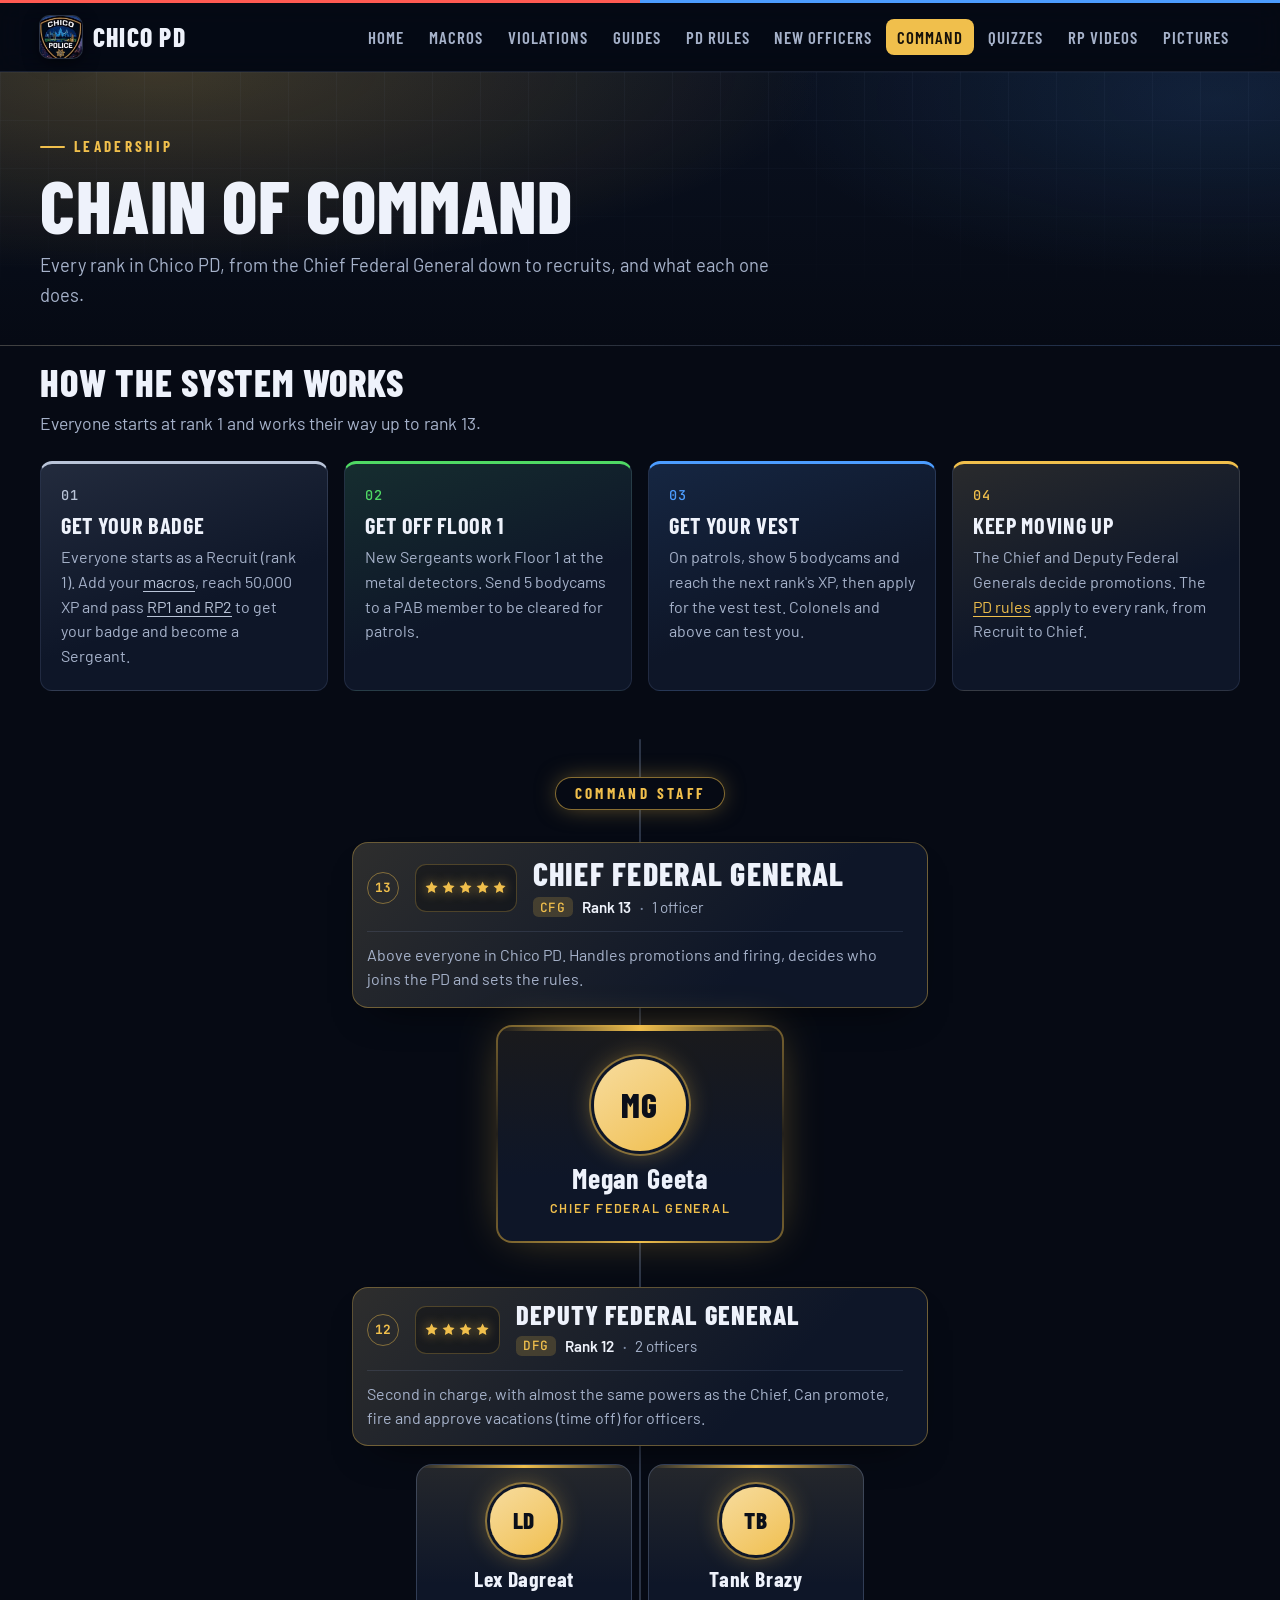
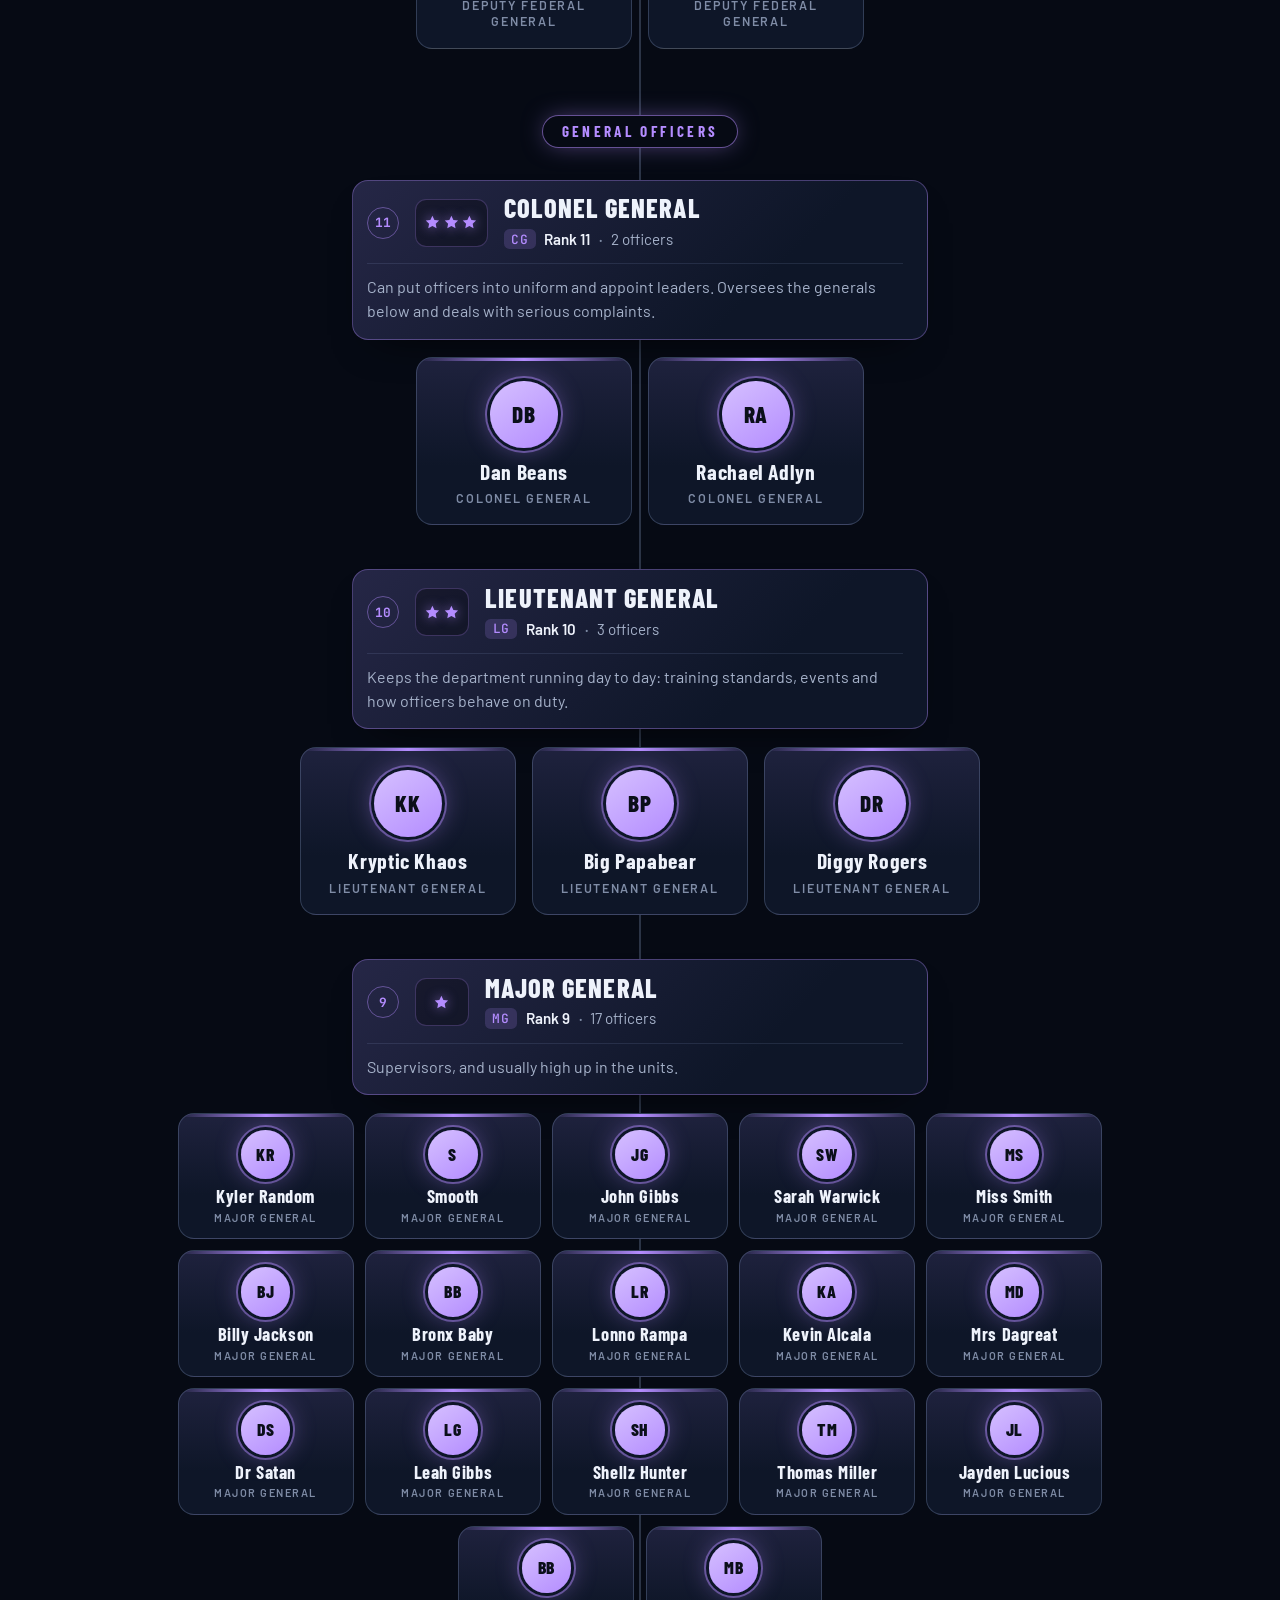
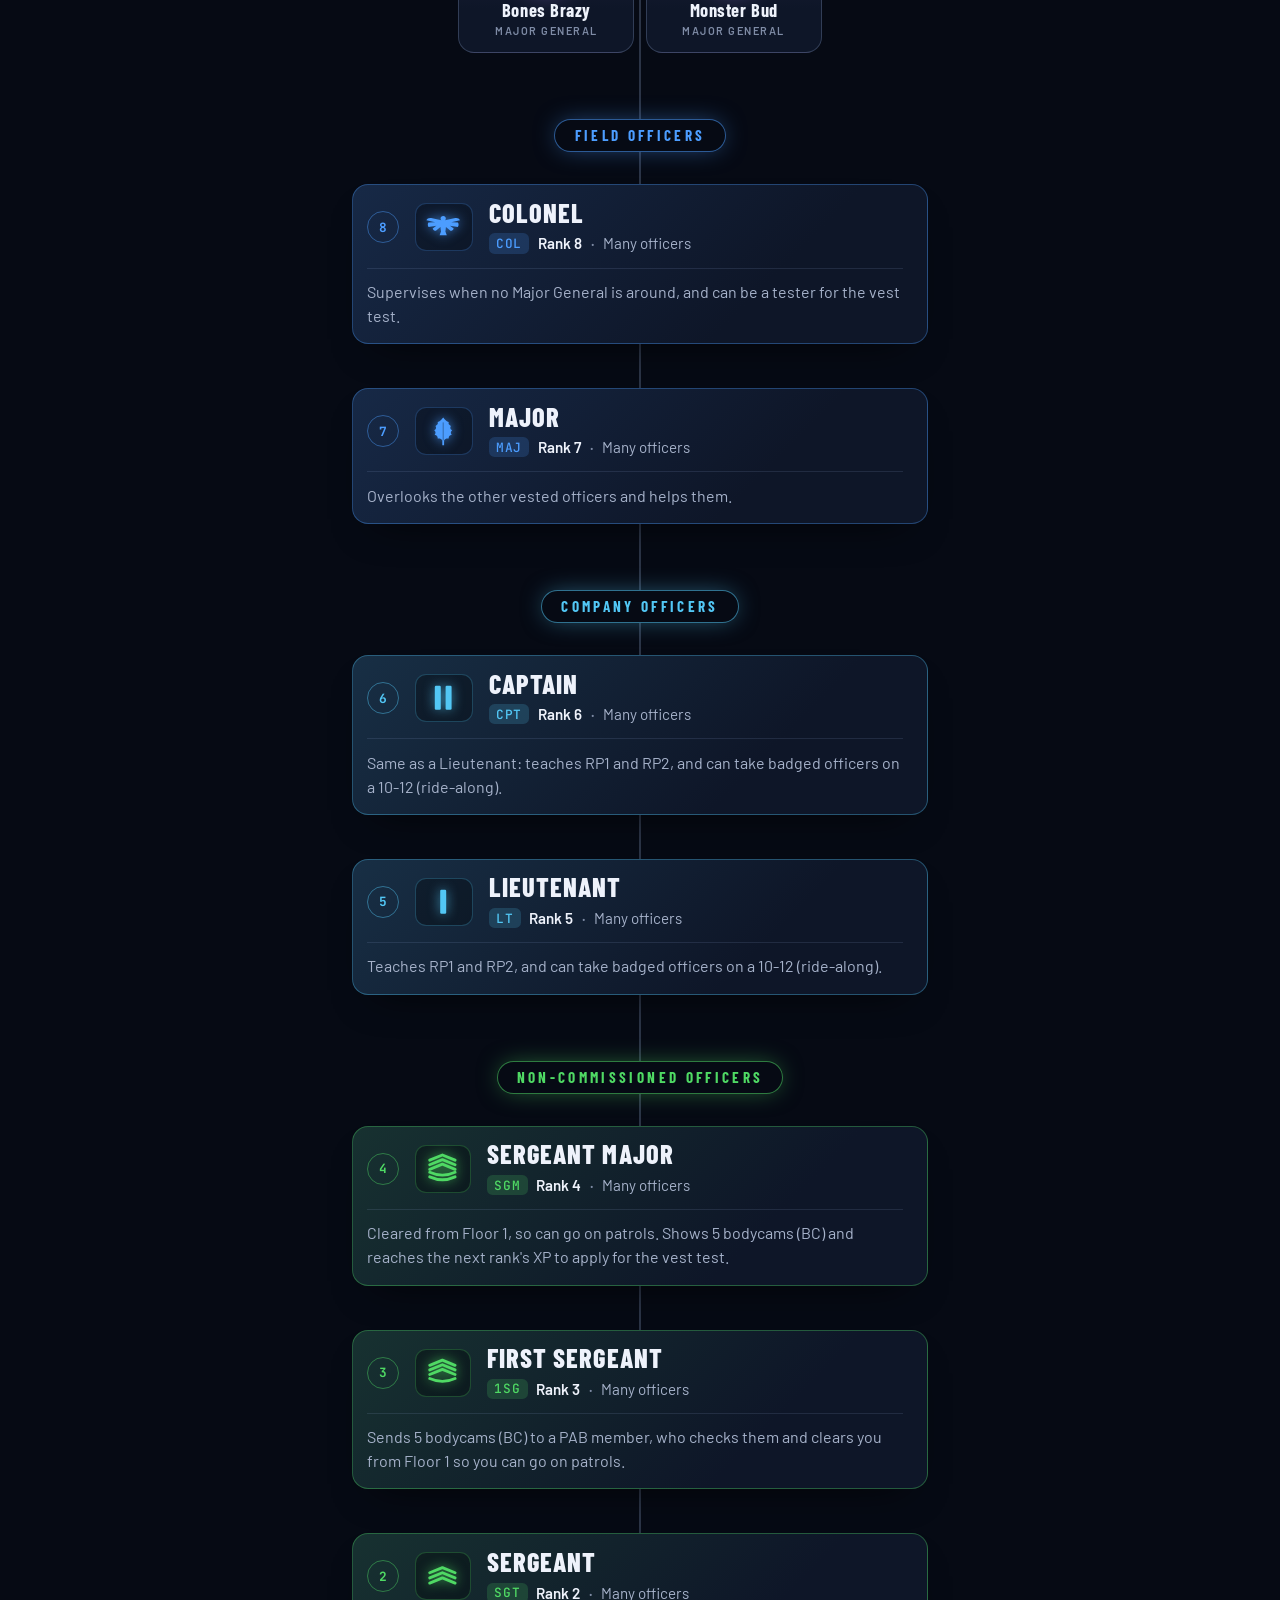
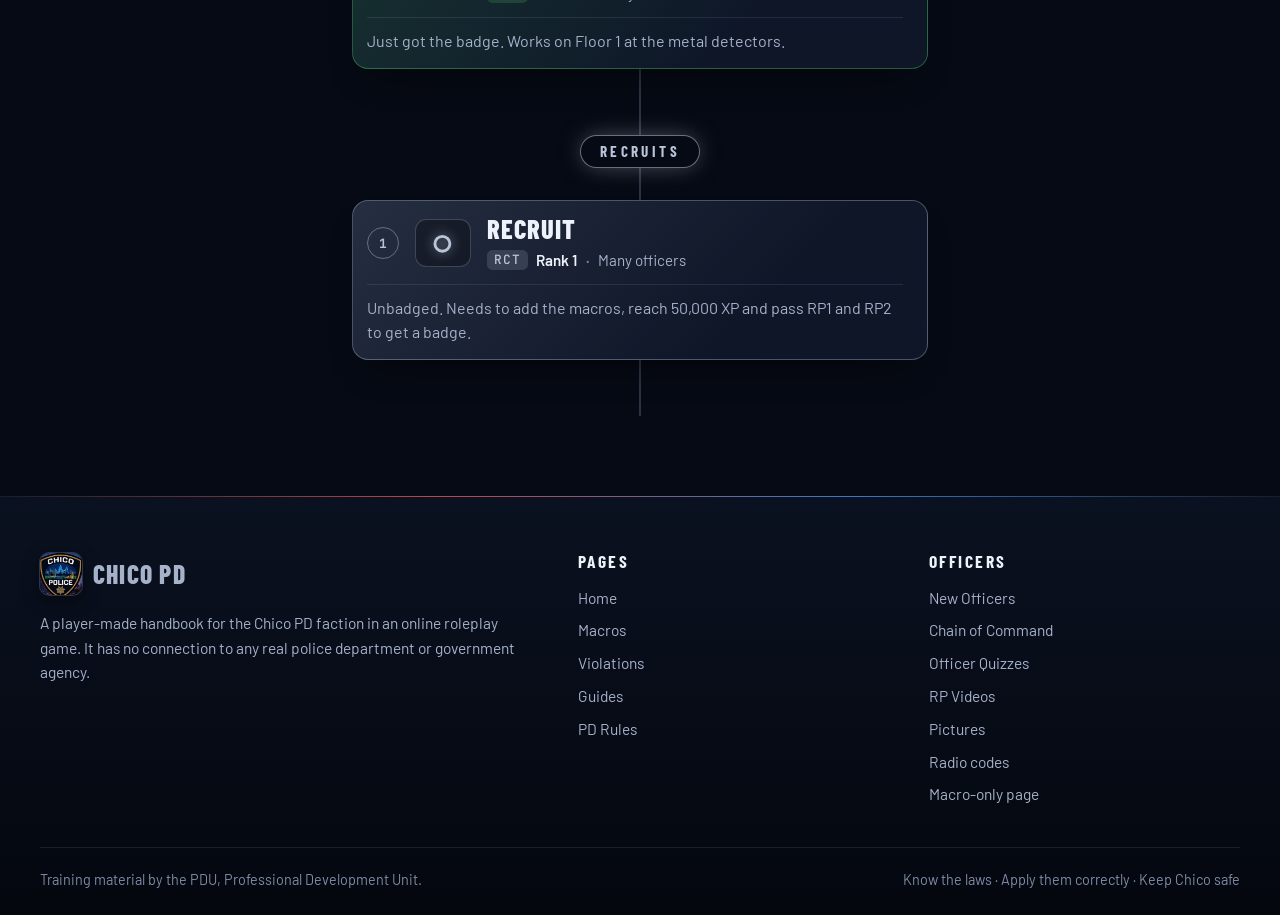
==== commit ffc0b894: "Add Officer Quizzes page" ====
--- a/command.html
+++ b/command.html
@@ -24,7 +24,7 @@
 <link rel="preconnect" href="https://fonts.googleapis.com">
 <link rel="preconnect" href="https://fonts.gstatic.com" crossorigin>
 <link rel="stylesheet" href="https://fonts.googleapis.com/css2?family=Barlow+Condensed:wght@600;700;800&family=Barlow:wght@400;500;600&family=JetBrains+Mono:wght@500&display=swap">
-<link rel="stylesheet" href="assets/style.css?v=202611250416">
+<link rel="stylesheet" href="assets/style.css?v=202611250530">
 </head>
 <body>
 <a class="skip" href="#main">Skip to content</a>
@@ -33,7 +33,7 @@
   <div class="wrap header-row">
     <a class="brand" href="index.html"><img src="images/crops/badge.jpg" alt="" width="42" height="42">Chico PD</a>
     <button id="nav-toggle" type="button" aria-expanded="false" aria-controls="site-nav"><span class="burger" aria-hidden="true"></span>Menu</button>
-    <nav id="site-nav" aria-label="Main"><a href="index.html">Home</a><a href="macros.html">Macros</a><a href="violations.html">Violations</a><a href="guides.html">Guides</a><a href="rules.html">PD Rules</a><a href="new-officers.html">New Officers</a><a href="command.html" aria-current="page">Command</a><a href="rp-videos.html">RP Videos</a><a href="gallery.html">Pictures</a></nav>
+    <nav id="site-nav" aria-label="Main"><a href="index.html">Home</a><a href="macros.html">Macros</a><a href="violations.html">Violations</a><a href="guides.html">Guides</a><a href="rules.html">PD Rules</a><a href="new-officers.html">New Officers</a><a href="command.html" aria-current="page">Command</a><a href="quiz.html">Quizzes</a><a href="rp-videos.html">RP Videos</a><a href="gallery.html">Pictures</a></nav>
   </div>
 </header>
 <main id="main">
@@ -65,7 +65,7 @@
     </nav>
     <div>
       <h2>Officers</h2>
-      <ul><li><a href="new-officers.html">New Officers</a></li><li><a href="command.html">Chain of Command</a></li><li><a href="rp-videos.html">RP Videos</a></li><li><a href="gallery.html">Pictures</a></li><li><a href="macros.html#radio">Radio codes</a></li><li><a href="https://candid-cocada-e17edb.netlify.app" rel="noopener">Macro-only page</a></li></ul>
+      <ul><li><a href="new-officers.html">New Officers</a></li><li><a href="command.html">Chain of Command</a></li><li><a href="quiz.html">Officer Quizzes</a></li><li><a href="rp-videos.html">RP Videos</a></li><li><a href="gallery.html">Pictures</a></li><li><a href="macros.html#radio">Radio codes</a></li><li><a href="https://candid-cocada-e17edb.netlify.app" rel="noopener">Macro-only page</a></li></ul>
     </div>
   </div>
   <div class="wrap footer-base"><span>Training material by the PDU, Professional Development Unit.</span><span>Know the laws &middot; Apply them correctly &middot; Keep Chico safe</span></div>
@@ -83,7 +83,7 @@
   <div class="viewer-scroll"><img id="viewer-img" alt=""></div>
 </dialog>
 
-<script src="assets/data.js?v=202611250416"></script>
-<script src="assets/site.js?v=202611250416"></script>
+<script src="assets/data.js?v=202611250530"></script>
+<script src="assets/site.js?v=202611250530"></script>
 </body>
 </html>
--- a/assets/style.css
+++ b/assets/style.css
@@ -619,3 +619,141 @@
 .cmd-num { color: var(--text); font-weight: 600; }
 .cmd-num::after { content: "\00b7"; margin-left: .55rem; color: var(--dim); }
 .cmd-level { color: var(--tone); border-color: color-mix(in srgb, var(--tone) 45%, transparent); font-weight: 700; }
+
+/* ---------- Officer quizzes ---------- */
+.quiz-wrap { padding-bottom: 4rem; }
+.quiz-app { scroll-margin-top: calc(var(--header-h) + 1rem); }
+.quiz-modes { display: grid; grid-template-columns: repeat(3, minmax(0, 1fr)); gap: 1.1rem; }
+.quiz-mode { position: relative; overflow: hidden; display: grid; grid-template-rows: auto auto 1fr auto; align-items: start; gap: .55rem; min-height: 15.5rem; padding: 1.5rem 1.4rem 1.25rem; text-align: left; color: var(--text); font: inherit; cursor: pointer; background: linear-gradient(160deg, color-mix(in srgb, var(--tone) 16%, var(--panel)), var(--panel) 62%); border: 1px solid var(--line-2); border-radius: 1rem; transition: transform .35s var(--ease), border-color .3s, box-shadow .35s var(--ease); animation: rise .7s var(--ease) both; }
+.quiz-mode:nth-child(2) { animation-delay: .05s; } .quiz-mode:nth-child(3) { animation-delay: .1s; } .quiz-mode:nth-child(4) { animation-delay: .15s; } .quiz-mode:nth-child(5) { animation-delay: .2s; } .quiz-mode:nth-child(6) { animation-delay: .25s; }
+.quiz-mode::after { content: ""; position: absolute; right: -3rem; top: -3rem; width: 10rem; height: 10rem; border-radius: 50%; background: radial-gradient(circle, color-mix(in srgb, var(--tone) 30%, transparent), transparent 70%); opacity: .5; transition: opacity .3s, transform .5s var(--ease); pointer-events: none; }
+.quiz-mode:hover, .quiz-mode:focus-visible { transform: translateY(-.35rem); border-color: color-mix(in srgb, var(--tone) 65%, transparent); box-shadow: 0 1.4rem 3rem -1.5rem color-mix(in srgb, var(--tone) 70%, transparent); outline: none; }
+.quiz-mode:hover::after { opacity: 1; transform: scale(1.25); }
+.quiz-mode-icon { display: grid; place-items: center; width: 3rem; height: 3rem; border-radius: .8rem; color: var(--tone); background: color-mix(in srgb, var(--tone) 16%, transparent); border: 1px solid color-mix(in srgb, var(--tone) 35%, transparent); }
+.quiz-mode-icon svg { width: 1.6rem; height: 1.6rem; }
+.quiz-mode-name { margin-top: .35rem; font: 800 1.7rem/1.05 var(--display); text-transform: uppercase; letter-spacing: .03em; }
+.quiz-mode-blurb { color: var(--muted); font-size: 1rem; line-height: 1.5; }
+.quiz-mode-foot { display: flex; justify-content: space-between; gap: .5rem; padding-top: .8rem; margin-top: .3rem; border-top: 1px solid var(--line); color: var(--dim); font: 600 .9rem var(--display); letter-spacing: .08em; text-transform: uppercase; }
+.quiz-mode-foot span:last-child { color: var(--tone); }
+.quiz-mode-go { position: absolute; right: 1.4rem; top: 1.6rem; color: var(--tone); font: 700 1rem var(--display); letter-spacing: .1em; text-transform: uppercase; opacity: 0; transform: translateX(-.5rem); transition: opacity .3s, transform .3s var(--ease); }
+.quiz-mode:hover .quiz-mode-go, .quiz-mode:focus-visible .quiz-mode-go { opacity: 1; transform: none; }
+
+.quiz-bar { position: sticky; top: calc(var(--header-h) + .5rem); z-index: 5; display: flex; flex-wrap: wrap; align-items: center; gap: .6rem 1.4rem; padding: .8rem 1.1rem 1.15rem; margin-bottom: 1.1rem; background: rgba(12, 19, 36, .92); -webkit-backdrop-filter: blur(10px); backdrop-filter: blur(10px); border: 1px solid var(--line-2); border-radius: var(--r); }
+.quiz-quit { padding: .5rem .8rem; color: var(--muted); background: transparent; border: 1px solid var(--line-2); border-radius: .5rem; font: 600 .95rem var(--display); letter-spacing: .08em; text-transform: uppercase; cursor: pointer; transition: color .2s, border-color .2s; }
+.quiz-quit:hover { color: var(--text); border-color: var(--tone); }
+.quiz-bar-name { margin-right: auto; color: var(--tone); font: 800 1.3rem var(--display); letter-spacing: .06em; text-transform: uppercase; }
+.quiz-stat { display: grid; justify-items: center; line-height: 1; }
+.quiz-stat small { color: var(--dim); font: 600 .72rem var(--display); letter-spacing: .14em; text-transform: uppercase; }
+.quiz-stat b { margin-top: .25rem; font: 800 1.45rem var(--display); }
+.quiz-score { color: var(--tone); }
+.quiz-streak.is-hot b { color: #ff9a3c; text-shadow: 0 0 .8rem rgba(255, 140, 50, .8); }
+.quiz-streak.is-hot b::after { content: " \1F525"; font-size: .9em; }
+.quiz-progress { position: absolute; left: 1.1rem; right: 1.1rem; bottom: .5rem; height: 3px; border-radius: 3px; background: var(--line); overflow: hidden; }
+.quiz-progress span { display: block; height: 100%; border-radius: 3px; background: var(--tone); box-shadow: 0 0 .6rem var(--tone); transition: width .5s var(--ease); }
+.quiz-timer { position: relative; display: grid; place-items: center; width: 2.9rem; height: 2.9rem; }
+.quiz-timer svg { position: absolute; inset: 0; transform: rotate(-90deg); fill: none; stroke-width: 3.5; }
+.quiz-timer circle { stroke: var(--line-2); }
+.quiz-timer .quiz-timer-ring { stroke: var(--tone); stroke-dasharray: 113.1; stroke-linecap: round; transition: stroke-dashoffset .1s linear; }
+.quiz-timer-num { font: 800 1.1rem var(--display); }
+.quiz-timer.is-low .quiz-timer-ring { stroke: var(--red); }
+.quiz-timer.is-low .quiz-timer-num { color: var(--red); animation: cmd-glow 1s infinite; }
+
+.quiz-card { padding: clamp(1.25rem, 3vw, 2.25rem); background: linear-gradient(170deg, color-mix(in srgb, var(--tone) 9%, var(--panel)), var(--panel) 55%); border: 1px solid var(--line-2); border-radius: 1.1rem; box-shadow: 0 2rem 4rem -2.5rem rgba(0, 0, 0, .9); }
+.quiz-card { animation: quiz-in .45s var(--ease) both; }
+@keyframes quiz-in { from { opacity: 0; transform: translateY(1rem) scale(.985); } }
+.quiz-card.is-shake { animation: quiz-shake .45s; }
+@keyframes quiz-shake { 20% { transform: translateX(-.5rem); } 40% { transform: translateX(.45rem); } 60% { transform: translateX(-.3rem); } 80% { transform: translateX(.2rem); } }
+.quiz-cat { margin: 0 0 .7rem; color: var(--tone); font: 700 .9rem var(--display); letter-spacing: .2em; text-transform: uppercase; }
+.quiz-q { margin: 0 0 1.4rem; font: 700 clamp(1.5rem, 3vw, 2.1rem)/1.2 var(--display); letter-spacing: .01em; }
+.quiz-q b { color: var(--tone); }
+.q-quote { display: block; margin-top: .8rem; padding: .85rem 1rem; border-left: 3px solid var(--tone); background: rgba(0, 0, 0, .25); border-radius: 0 .5rem .5rem 0; color: var(--muted); font: 400 1.05rem/1.5 var(--body); }
+.quiz-scene-q { padding: 1.1rem 1.25rem; background: rgba(0, 0, 0, .28); border: 1px solid var(--line); border-radius: .8rem; font-size: clamp(1.35rem, 2.6vw, 1.8rem); }
+.quiz-scene-tag { display: inline-block; margin-right: .6rem; padding: .2rem .55rem; vertical-align: .2em; border-radius: .35rem; background: var(--red); color: #fff; font: 700 .8rem var(--display); letter-spacing: .14em; text-transform: uppercase; animation: quiz-blink 1.6s ease-in-out infinite; }
+@keyframes quiz-blink { 50% { background: var(--blue); } }
+.quiz-hint { margin: -.4rem 0 1.1rem; color: var(--muted); }
+
+.quiz-options { display: grid; grid-template-columns: repeat(2, minmax(0, 1fr)); gap: .8rem; }
+.quiz-opt { display: flex; align-items: center; gap: .9rem; min-height: 4rem; padding: .85rem 1.1rem; color: var(--text); text-align: left; font: 500 1.08rem/1.35 var(--body); background: rgba(255, 255, 255, .03); border: 1px solid var(--line-2); border-radius: .8rem; cursor: pointer; transition: border-color .2s, background .2s, transform .2s var(--ease); }
+.quiz-opt:hover:not(:disabled) { border-color: var(--tone); background: color-mix(in srgb, var(--tone) 10%, transparent); transform: translateY(-2px); }
+.quiz-key { display: grid; place-items: center; flex: none; width: 2rem; height: 2rem; border-radius: .45rem; background: var(--line); color: var(--muted); font: 700 .95rem var(--display); }
+.quiz-opt:disabled { cursor: default; opacity: .55; }
+.quiz-opt.is-right { opacity: 1; border-color: var(--green); background: rgba(79, 217, 100, .12); box-shadow: 0 0 1.4rem -.3rem rgba(79, 217, 100, .6); }
+.quiz-opt.is-right .quiz-key { background: var(--green); color: #07130a; }
+.quiz-opt.is-wrong { opacity: 1; border-color: var(--red); background: rgba(255, 90, 82, .12); }
+.quiz-opt.is-wrong .quiz-key { background: var(--red); color: #fff; }
+
+.quiz-codes { display: grid; gap: 1rem; }
+.quiz-code-group > p { margin: 0 0 .5rem; color: var(--tone); font: 700 .85rem var(--display); letter-spacing: .16em; text-transform: uppercase; }
+.quiz-code-group > div { display: grid; grid-template-columns: repeat(auto-fill, minmax(12.5rem, 1fr)); gap: .5rem; }
+.quiz-code { display: flex; align-items: center; gap: .6rem; min-height: 3rem; padding: .5rem .7rem; color: var(--text); text-align: left; background: rgba(255, 255, 255, .03); border: 1px solid var(--line-2); border-radius: .6rem; cursor: pointer; font: 500 .9rem/1.25 var(--body); transition: border-color .2s, background .2s, transform .15s; }
+.quiz-code b { flex: none; min-width: 2.4rem; color: var(--tone); font: 500 .9rem var(--mono); }
+.quiz-code:hover:not(:disabled) { border-color: var(--tone); }
+.quiz-code:active:not(:disabled) { transform: scale(.97); }
+.quiz-code[aria-pressed="true"] { border-color: var(--tone); background: color-mix(in srgb, var(--tone) 18%, transparent); box-shadow: inset 0 0 0 1px var(--tone); }
+.quiz-code:disabled { cursor: default; opacity: .4; }
+.quiz-code.is-right, .quiz-code.is-wrong, .quiz-code.is-missed { opacity: 1; }
+.quiz-code.is-right { border-color: var(--green); background: rgba(79, 217, 100, .15); box-shadow: inset 0 0 0 1px var(--green); }
+.quiz-code.is-wrong { border-color: var(--red); background: rgba(255, 90, 82, .14); box-shadow: inset 0 0 0 1px var(--red); }
+.quiz-code.is-missed { border: 1px dashed var(--gold); background: rgba(240, 191, 76, .1); box-shadow: none; }
+.quiz-code.is-missed::after { content: "missed"; margin-left: auto; color: var(--gold); font: 700 .7rem var(--display); letter-spacing: .12em; text-transform: uppercase; }
+.quiz-actions { position: sticky; bottom: max(.75rem, env(safe-area-inset-bottom)); z-index: 3; display: flex; align-items: center; justify-content: flex-end; gap: 1rem; margin-top: 1.25rem; padding: .7rem .8rem .7rem 1.1rem; background: rgba(12, 19, 36, .94); -webkit-backdrop-filter: blur(8px); backdrop-filter: blur(8px); border: 1px solid var(--line-2); border-radius: .8rem; }
+.quiz-actions[hidden] { display: none; }
+.quiz-picked { margin-right: auto; color: var(--muted); font: 600 1rem var(--display); letter-spacing: .08em; text-transform: uppercase; }
+.quiz-check:disabled { opacity: .45; cursor: not-allowed; filter: grayscale(.6); }
+
+.quiz-feedback { margin-top: 1.25rem; padding: 1.1rem 1.25rem; border-radius: .8rem; border: 1px solid; animation: rise .45s var(--ease) both; }
+.quiz-feedback.is-right { border-color: rgba(79, 217, 100, .45); background: rgba(79, 217, 100, .08); }
+.quiz-feedback.is-wrong { border-color: rgba(255, 90, 82, .45); background: rgba(255, 90, 82, .08); }
+.quiz-feedback p { margin: 0 0 .5rem; line-height: 1.5; }
+.quiz-verdict { font: 800 1.5rem var(--display); letter-spacing: .03em; text-transform: uppercase; }
+.is-right .quiz-verdict { color: var(--green); } .is-wrong .quiz-verdict { color: var(--red); }
+.quiz-why { color: var(--muted); }
+.quiz-feedback .btn { margin-top: .5rem; }
+
+.quiz-burst { position: fixed; z-index: 100; width: 0; height: 0; pointer-events: none; }
+.quiz-burst i { position: absolute; left: -.25rem; top: -.25rem; width: .5rem; height: .5rem; border-radius: 2px; animation: quiz-spark .85s cubic-bezier(.15, .7, .3, 1) forwards; }
+@keyframes quiz-spark { to { transform: translate(var(--x), var(--y)) rotate(320deg) scale(.4); opacity: 0; } }
+
+.quiz-result { display: grid; justify-items: center; text-align: center; padding: clamp(1.5rem, 4vw, 3rem) clamp(1rem, 3vw, 2rem); background: radial-gradient(ellipse at top, color-mix(in srgb, var(--tone) 16%, var(--panel)), var(--panel) 65%); border: 1px solid var(--line-2); border-radius: 1.2rem; animation: rise .6s var(--ease) both; }
+.quiz-ring { position: relative; width: 11rem; height: 11rem; margin-bottom: 1.2rem; }
+.quiz-ring svg { width: 100%; height: 100%; transform: rotate(-90deg); fill: none; stroke-width: 9; }
+.quiz-ring circle { stroke: var(--line); }
+.quiz-ring .quiz-ring-fill { stroke: var(--tone); stroke-linecap: round; filter: drop-shadow(0 0 .5rem var(--tone)); transition: stroke-dashoffset 1.4s var(--ease) .15s; }
+.quiz-ring-num { position: absolute; inset: 0; display: grid; place-content: center; line-height: 1; }
+.quiz-ring-num b { font: 800 2.8rem var(--display); }
+.quiz-ring-num small { margin-top: .3rem; color: var(--muted); font: 600 .85rem var(--display); letter-spacing: .12em; text-transform: uppercase; }
+.quiz-result .eyebrow { justify-content: center; color: var(--tone); }
+.quiz-result h2 { margin: 0; font: 800 clamp(2.2rem, 5vw, 3.2rem)/1 var(--display); text-transform: uppercase; }
+.quiz-result-text { margin: .6rem 0 1.2rem; color: var(--muted); font-size: 1.1rem; }
+.quiz-result-stats { display: flex; flex-wrap: wrap; justify-content: center; gap: .6rem; }
+.quiz-result-stats span { padding: .55rem 1rem; border: 1px solid var(--line-2); border-radius: 99px; color: var(--muted); }
+.quiz-result-stats b { color: var(--text); }
+.quiz-newbest { margin: 1rem 0 0; color: var(--gold); font: 800 1.2rem var(--display); letter-spacing: .14em; text-transform: uppercase; animation: cmd-glow 2s infinite; }
+.quiz-result-actions { display: flex; flex-wrap: wrap; justify-content: center; gap: .75rem; margin-top: 1.5rem; }
+.quiz-review { width: 100%; max-width: 46rem; margin-top: 2rem; text-align: left; }
+.quiz-review h3 { margin: 0 0 .8rem; font: 800 1.4rem var(--display); text-transform: uppercase; letter-spacing: .04em; }
+.quiz-review ul { display: grid; gap: .6rem; list-style: none; margin: 0; padding: 0; }
+.quiz-review li { padding: .85rem 1rem; background: rgba(0, 0, 0, .25); border: 1px solid var(--line); border-left: 3px solid var(--gold); border-radius: .6rem; }
+.quiz-review-q { margin: 0 0 .35rem; color: var(--muted); font-size: .98rem; }
+.quiz-review-q .q-quote { display: inline; margin: 0; padding: 0; border: 0; background: none; font-size: inherit; }
+.quiz-review-a { margin: 0; color: var(--green); font-weight: 600; }
+
+@media (max-width: 64em) { .quiz-modes { grid-template-columns: repeat(2, minmax(0, 1fr)); } }
+@media (max-width: 40em) {
+  .quiz-modes { grid-template-columns: minmax(0, 1fr); gap: .8rem; }
+  .quiz-mode { min-height: 0; padding: 1.2rem 1.1rem 1rem; }
+  .quiz-mode-name { font-size: 1.45rem; }
+  .quiz-mode-go { opacity: 1; transform: none; }
+  .quiz-options { grid-template-columns: minmax(0, 1fr); }
+  .quiz-bar { gap: .5rem .9rem; padding: .65rem .8rem 1rem; }
+  .quiz-bar-name { width: 100%; order: -1; font-size: 1.1rem; }
+  .quiz-quit { order: -2; }
+  .quiz-code-group > div { grid-template-columns: minmax(0, 1fr) minmax(0, 1fr); }
+  .quiz-code { flex-direction: column; align-items: flex-start; gap: .15rem; font-size: .8rem; }
+  .quiz-code.is-missed::after { margin-left: 0; }
+}
+@media (hover: none) { .quiz-mode:hover, .quiz-opt:hover:not(:disabled) { transform: none; } }
+@media (prefers-reduced-motion: reduce) {
+  .quiz-mode, .quiz-card, .quiz-feedback, .quiz-result, .quiz-scene-tag, .quiz-newbest, .quiz-timer.is-low .quiz-timer-num { animation: none; }
+  .quiz-ring .quiz-ring-fill { transition: none; }
+}
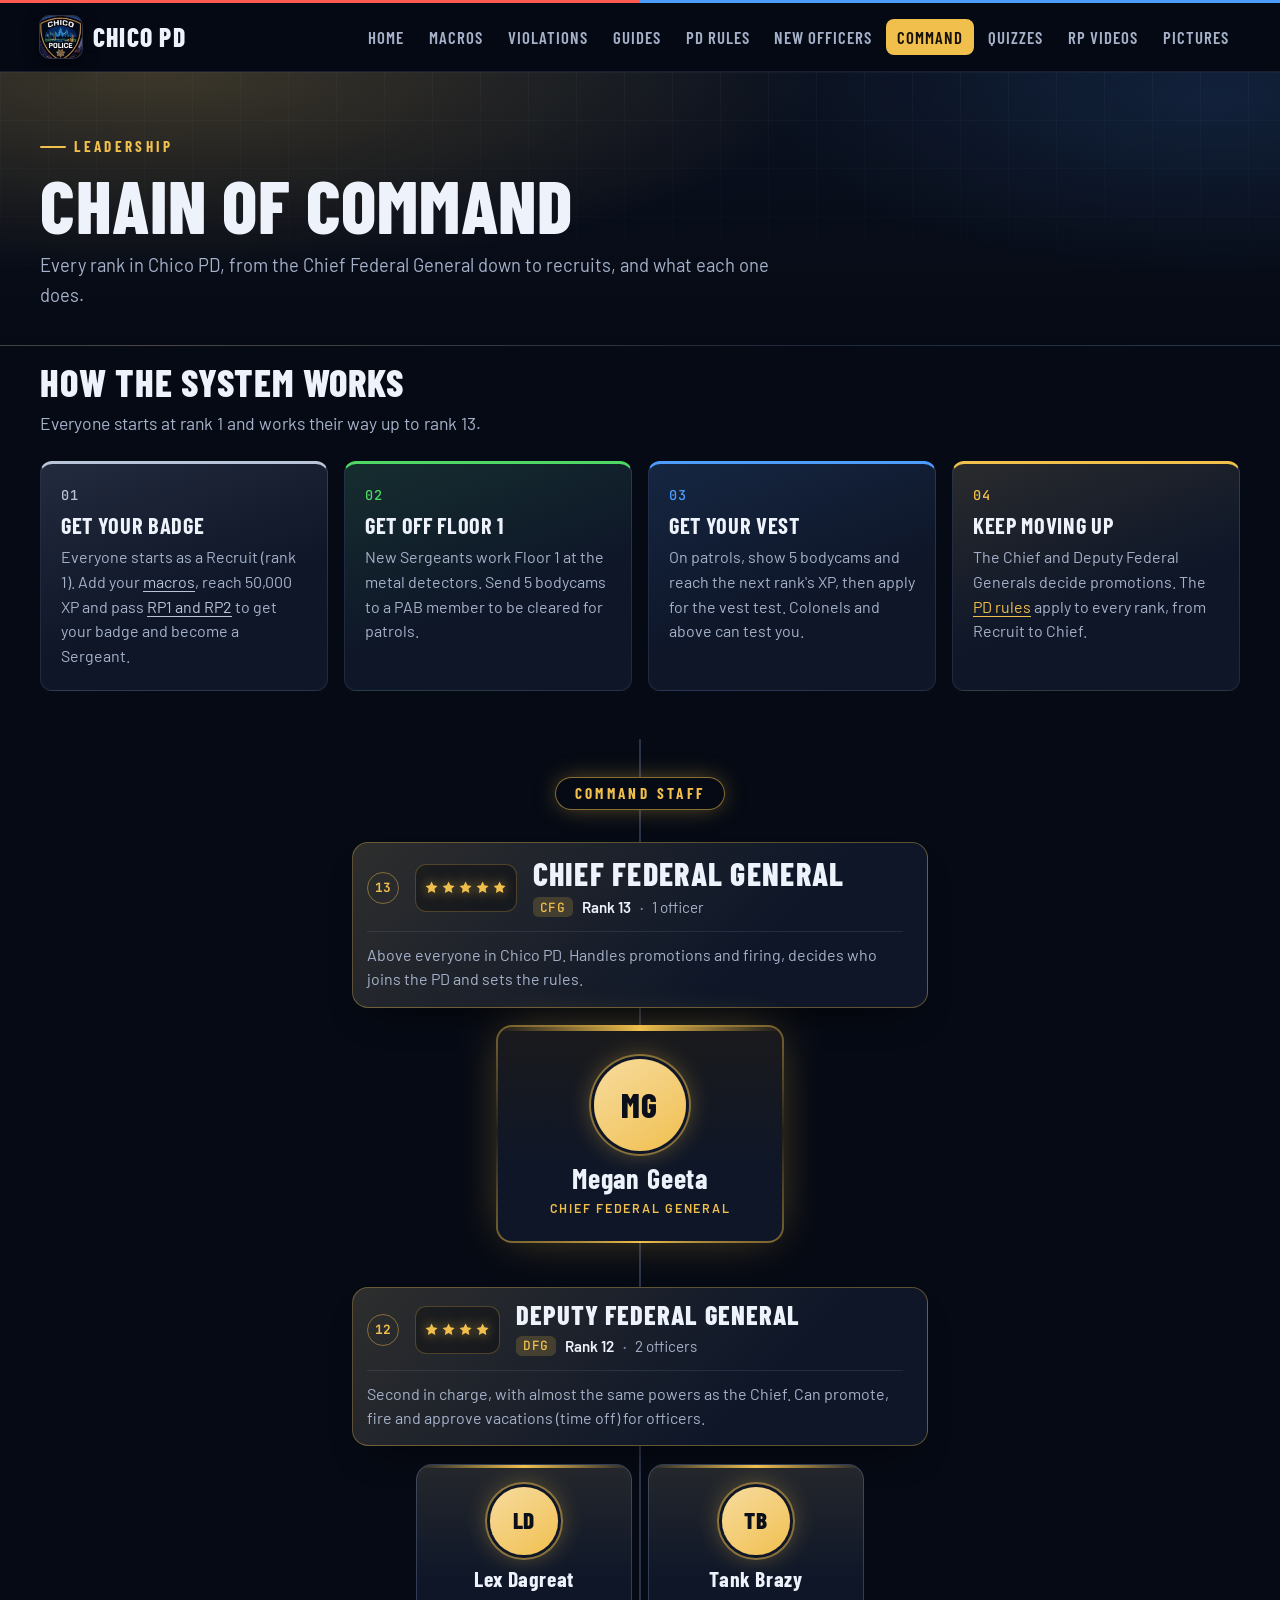
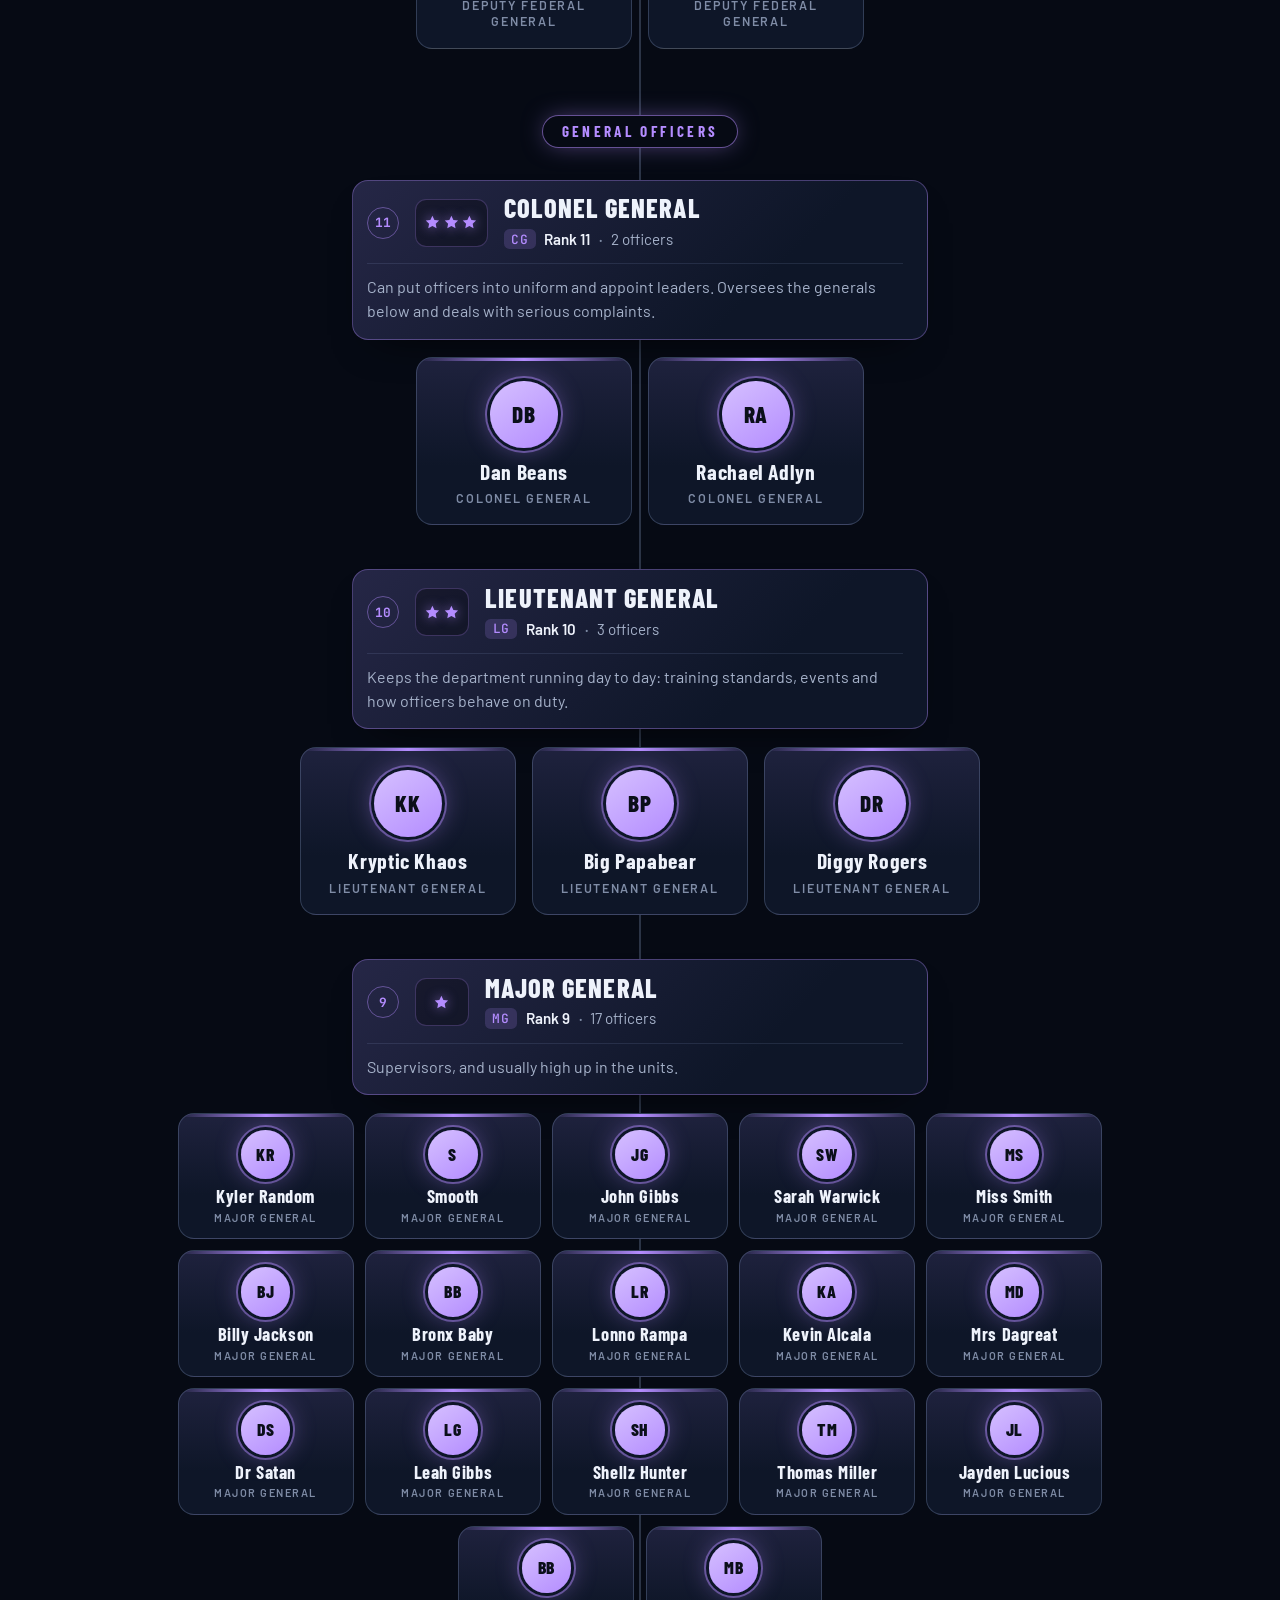
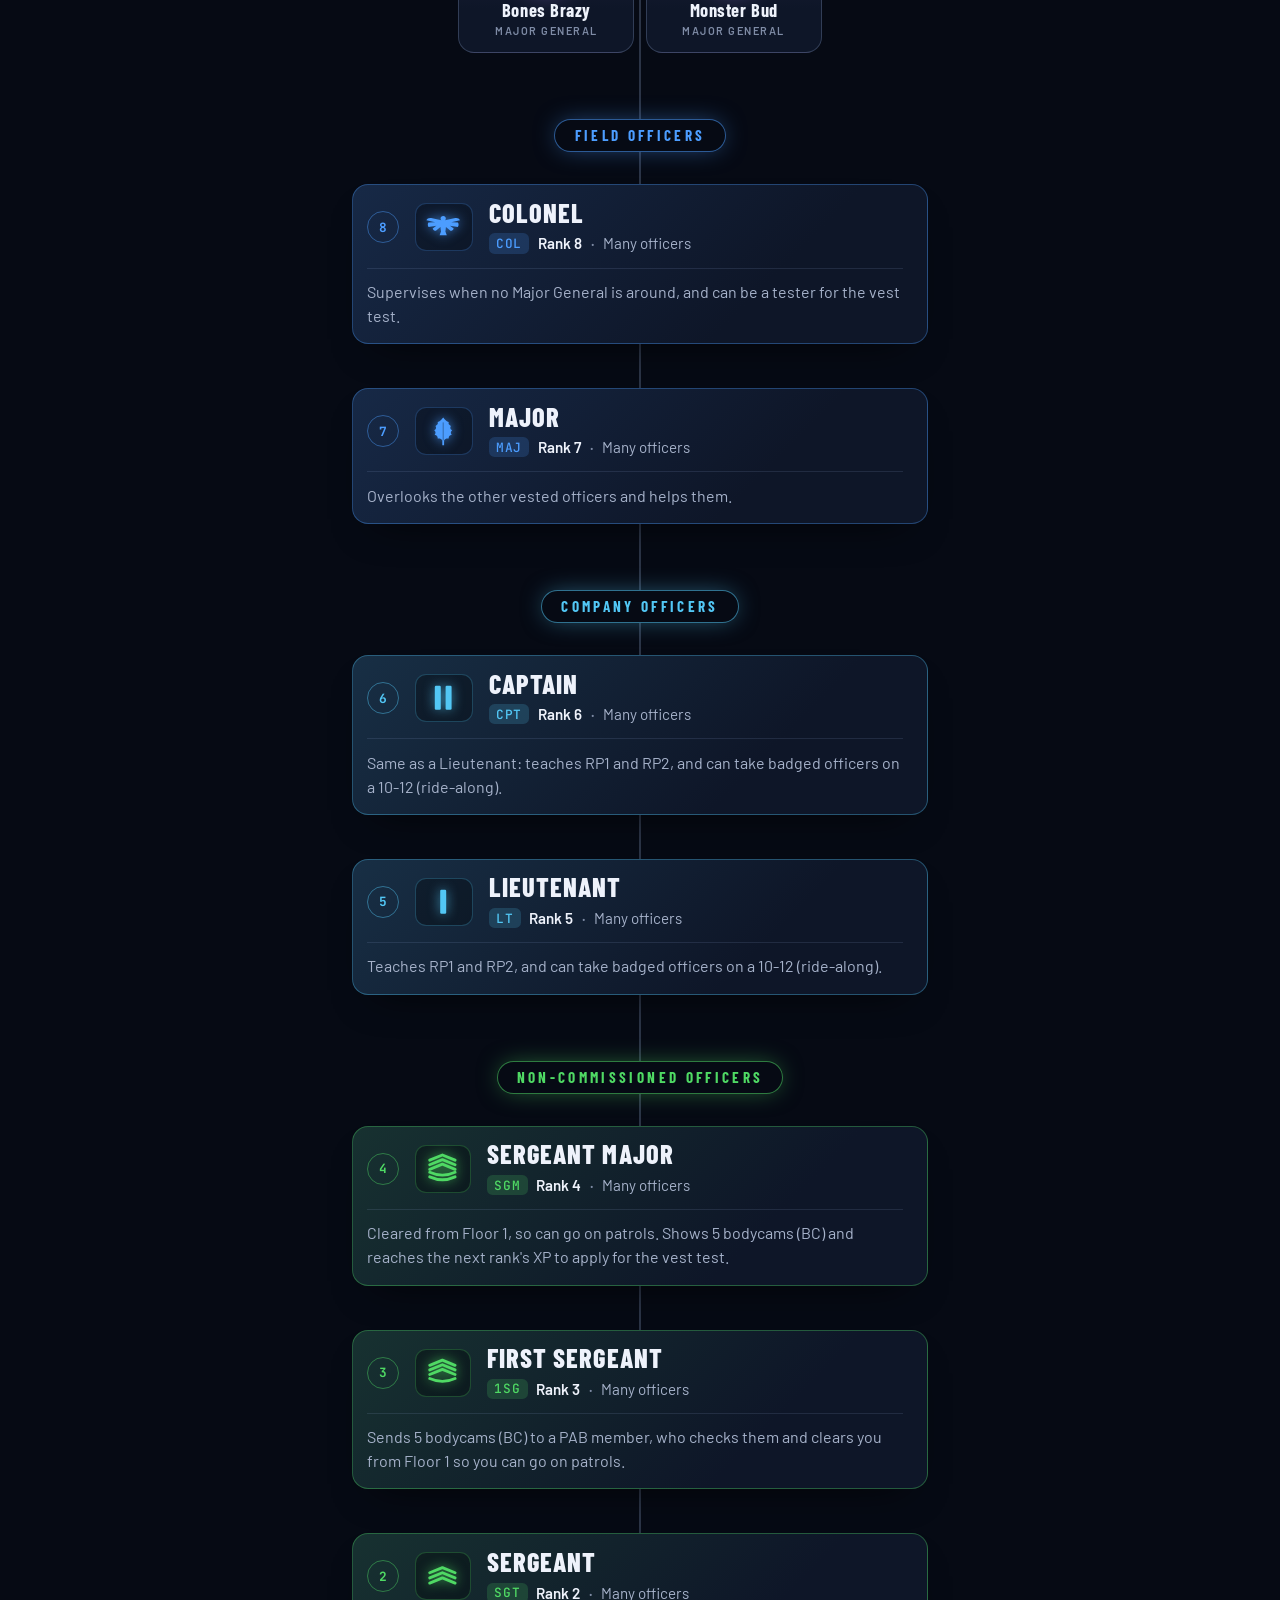
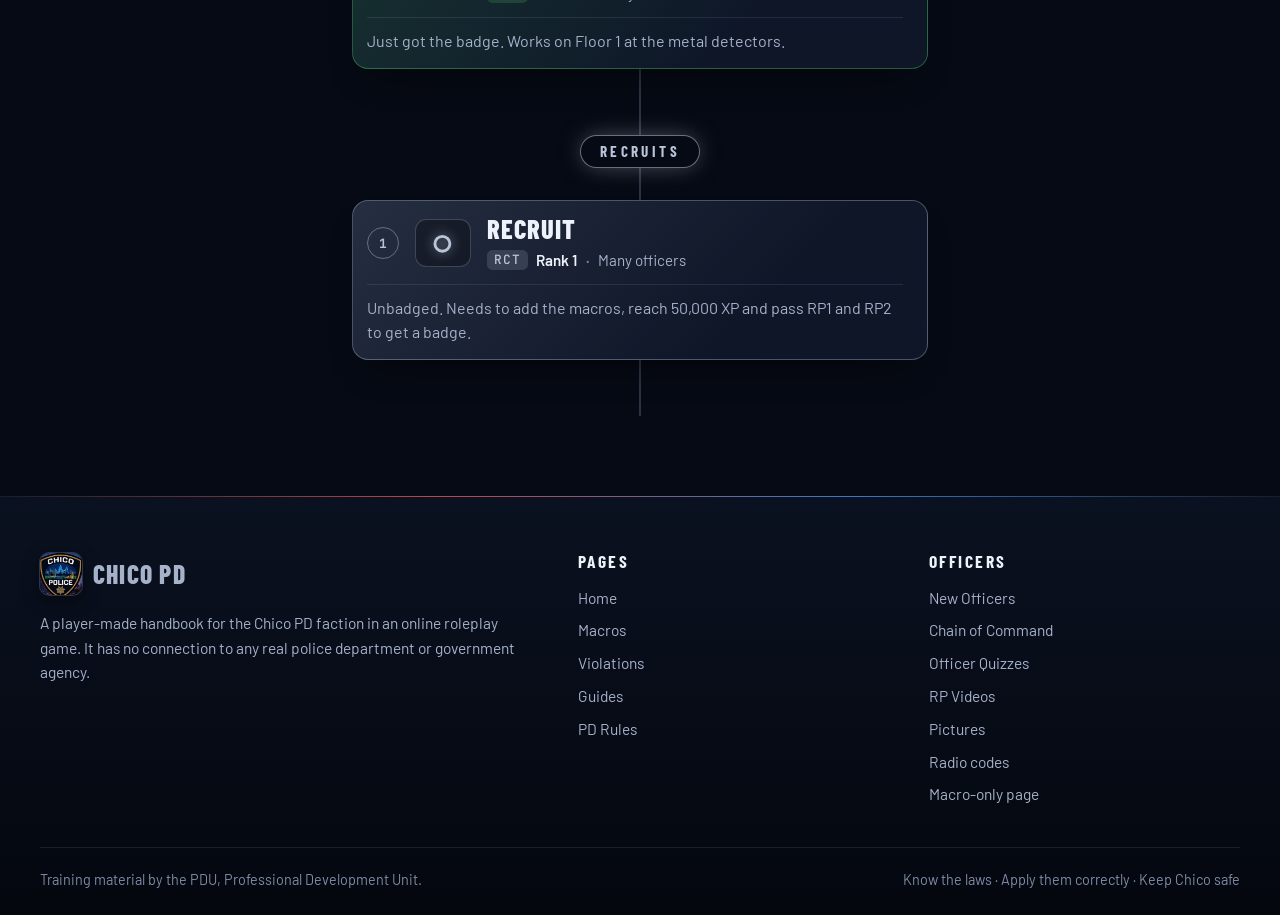
==== commit ebda1028: "More accurate and multi-code scenes" ====
--- a/command.html
+++ b/command.html
@@ -24,7 +24,7 @@
 <link rel="preconnect" href="https://fonts.googleapis.com">
 <link rel="preconnect" href="https://fonts.gstatic.com" crossorigin>
 <link rel="stylesheet" href="https://fonts.googleapis.com/css2?family=Barlow+Condensed:wght@600;700;800&family=Barlow:wght@400;500;600&family=JetBrains+Mono:wght@500&display=swap">
-<link rel="stylesheet" href="assets/style.css?v=202611250530">
+<link rel="stylesheet" href="assets/style.css?v=202611250600">
 </head>
 <body>
 <a class="skip" href="#main">Skip to content</a>
@@ -83,7 +83,7 @@
   <div class="viewer-scroll"><img id="viewer-img" alt=""></div>
 </dialog>
 
-<script src="assets/data.js?v=202611250530"></script>
-<script src="assets/site.js?v=202611250530"></script>
+<script src="assets/data.js?v=202611250600"></script>
+<script src="assets/site.js?v=202611250600"></script>
 </body>
 </html>
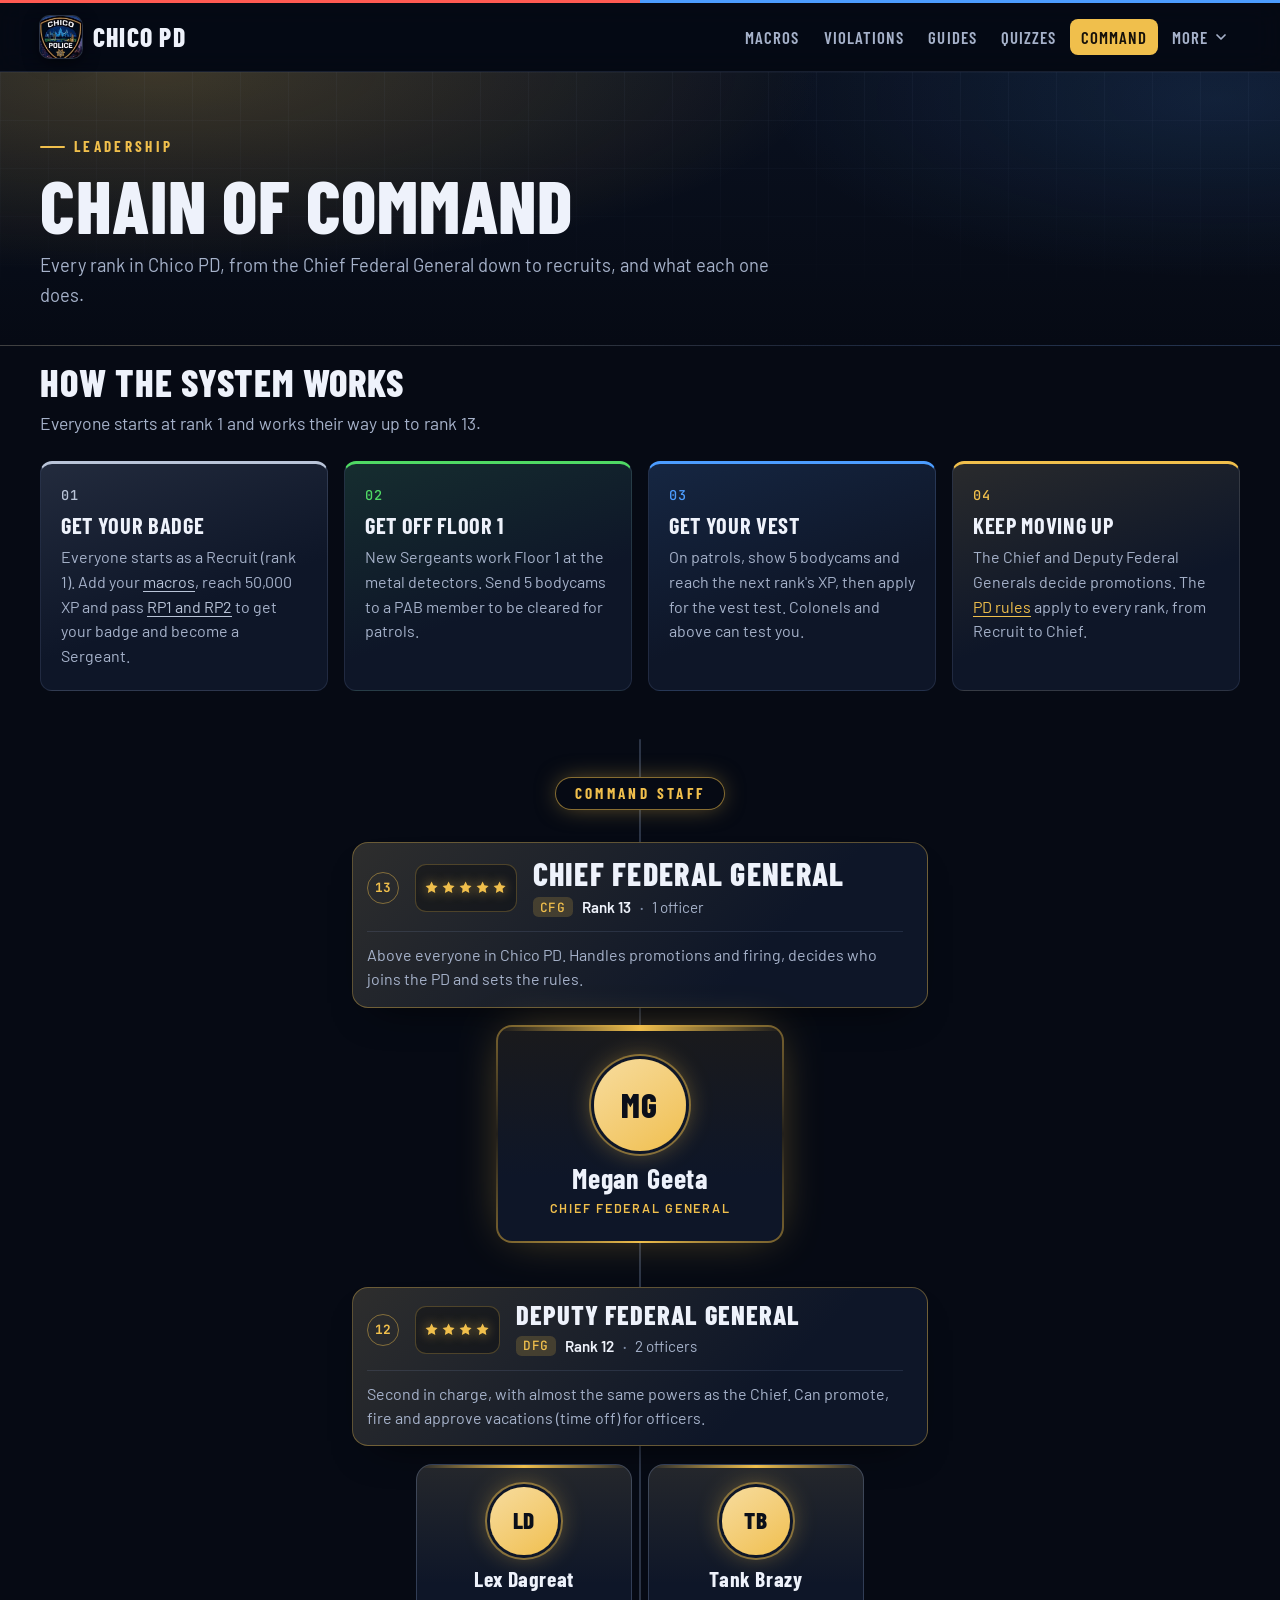
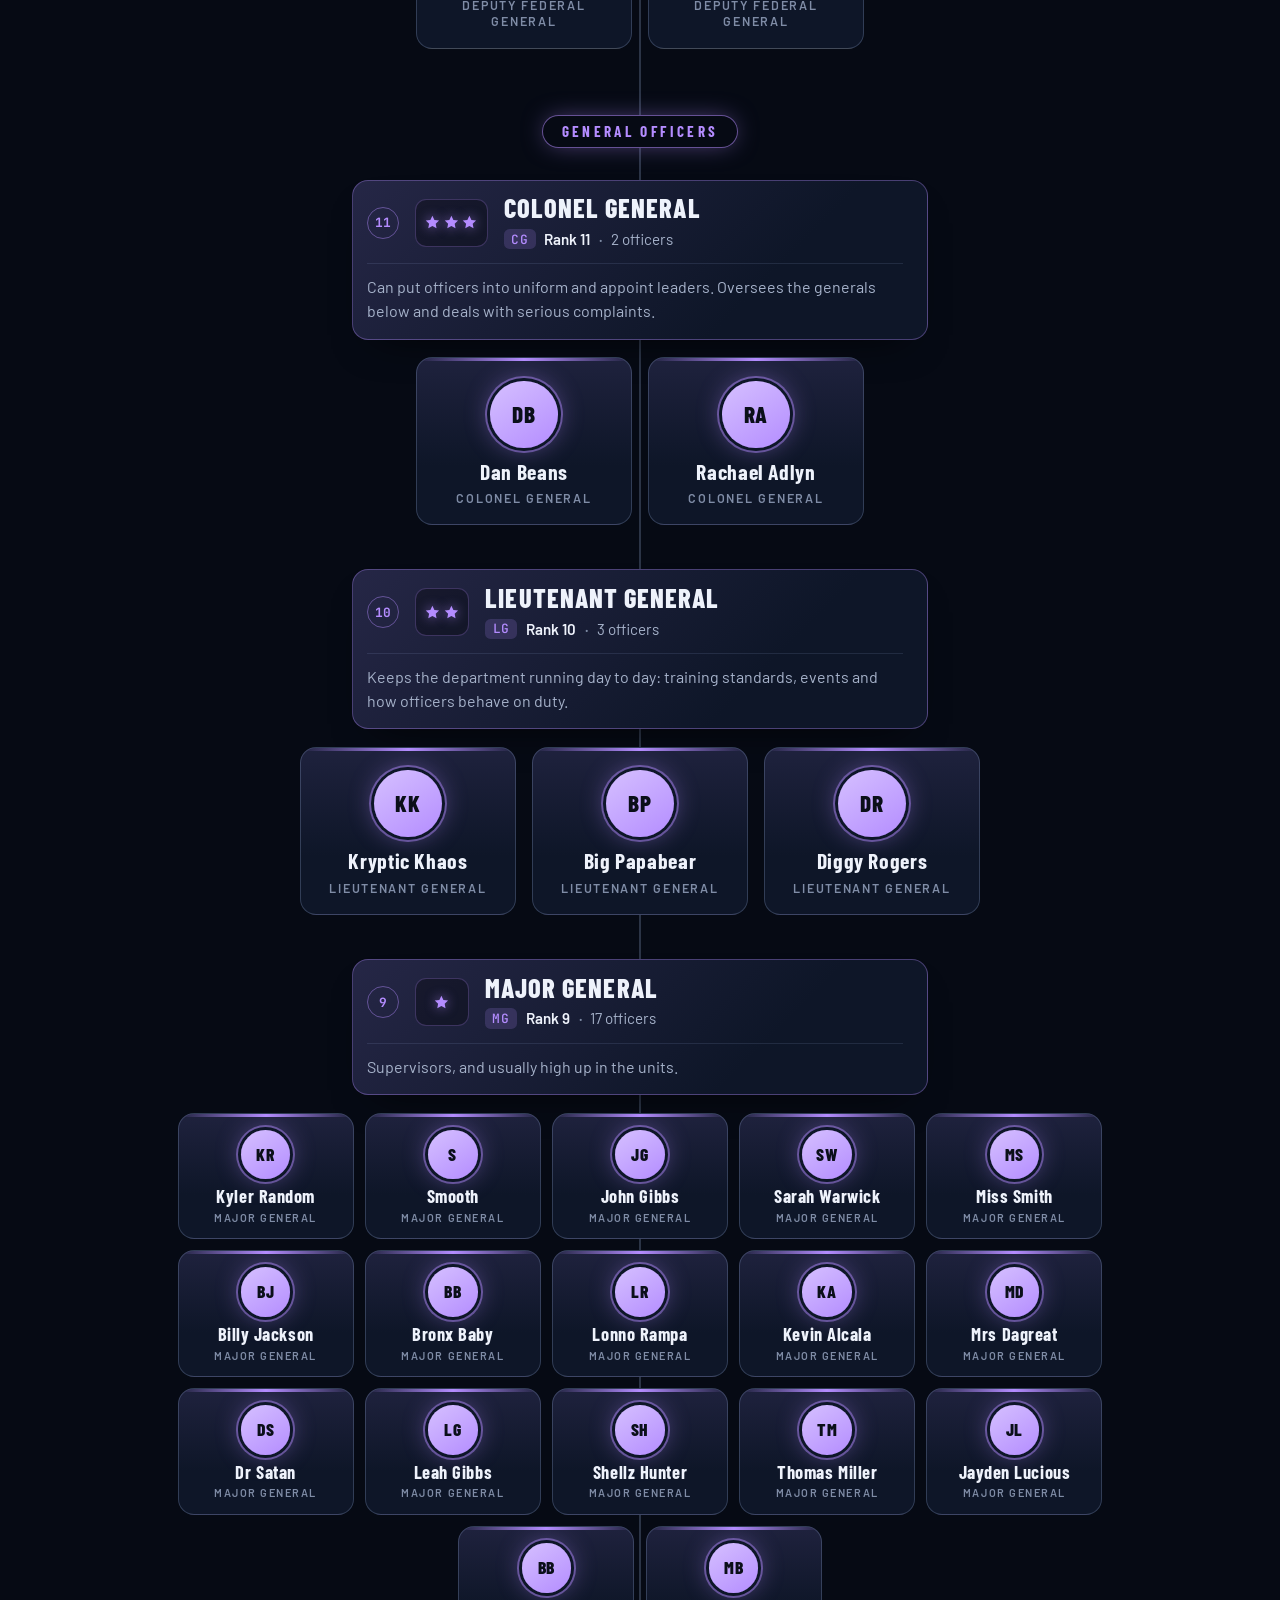
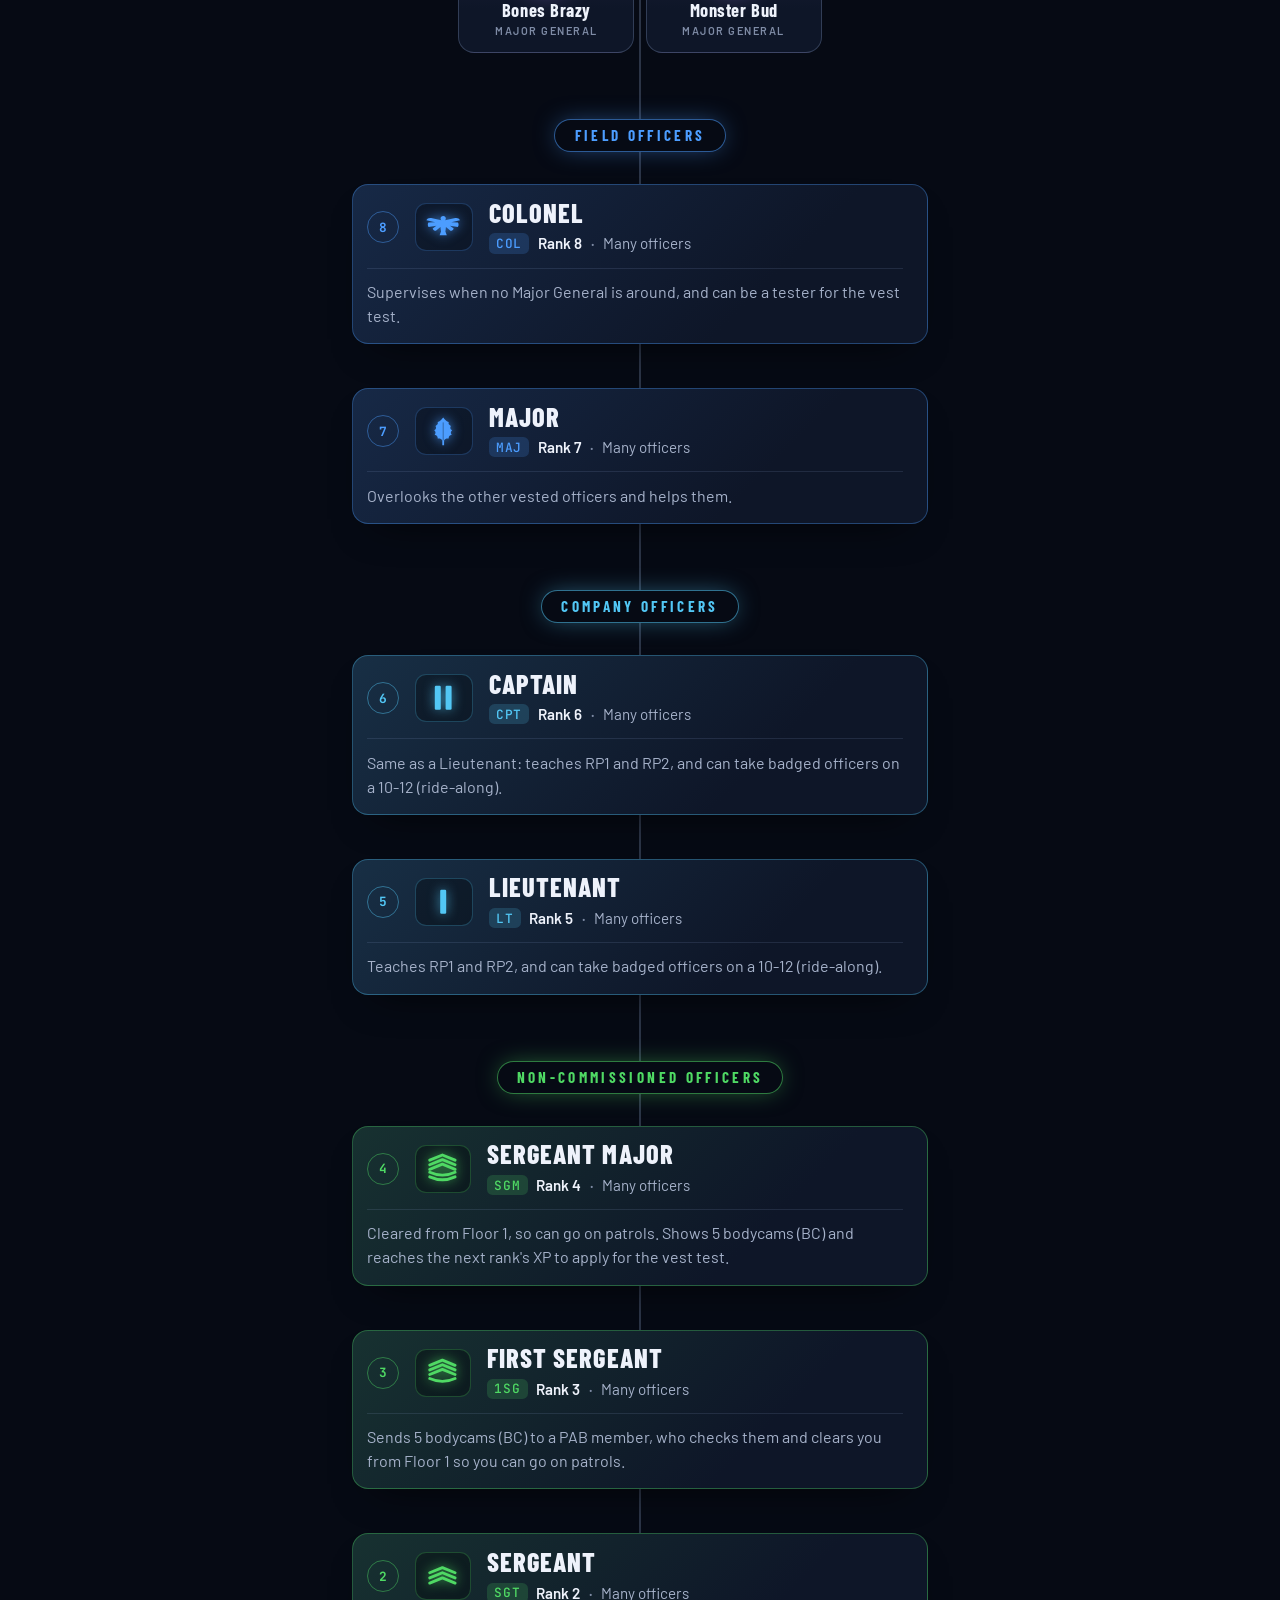
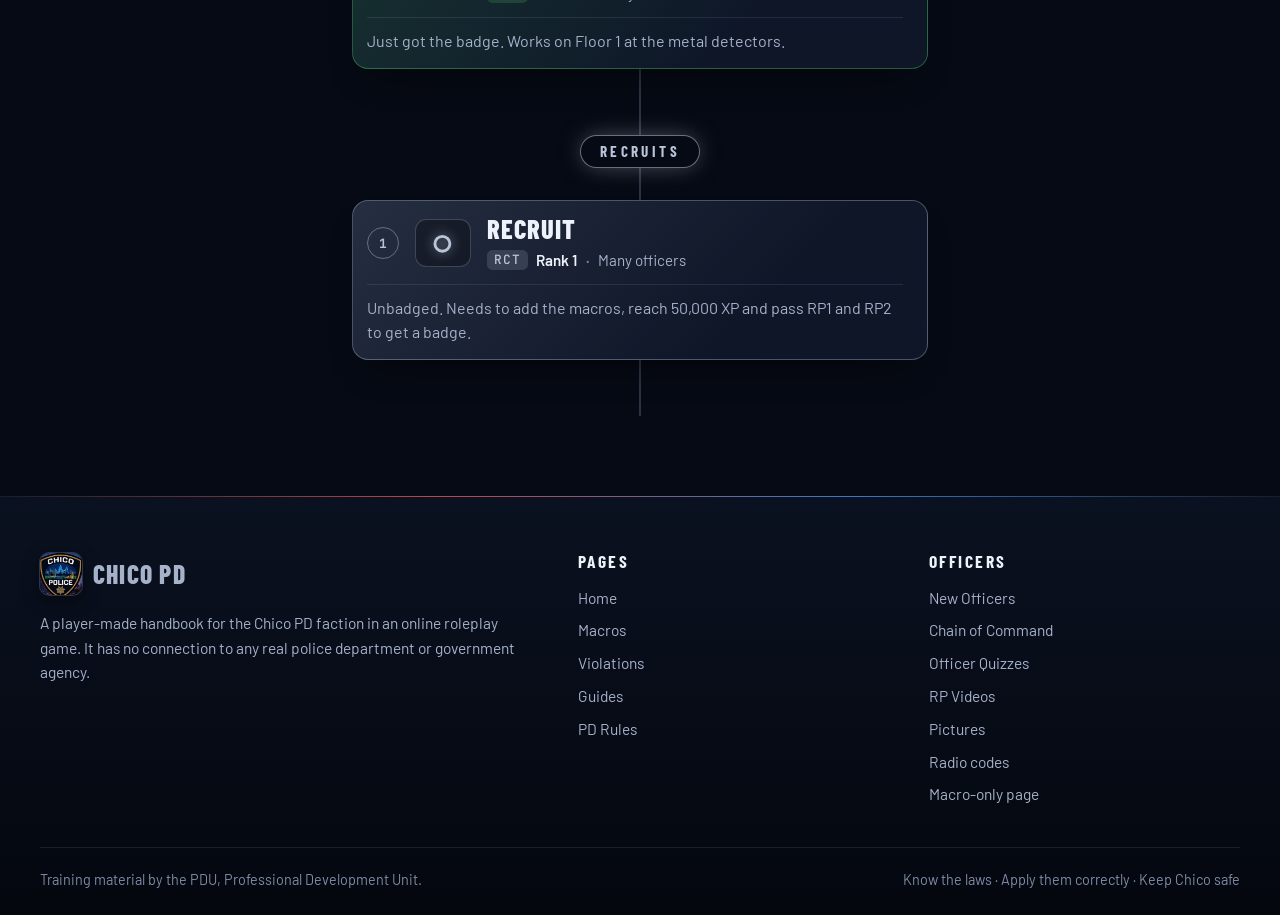
==== commit 69b6a8d4: "Simpler top menu with More dropdown" ====
--- a/command.html
+++ b/command.html
@@ -24,7 +24,7 @@
 <link rel="preconnect" href="https://fonts.googleapis.com">
 <link rel="preconnect" href="https://fonts.gstatic.com" crossorigin>
 <link rel="stylesheet" href="https://fonts.googleapis.com/css2?family=Barlow+Condensed:wght@600;700;800&family=Barlow:wght@400;500;600&family=JetBrains+Mono:wght@500&display=swap">
-<link rel="stylesheet" href="assets/style.css?v=202611250600">
+<link rel="stylesheet" href="assets/style.css?v=202611250740">
 </head>
 <body>
 <a class="skip" href="#main">Skip to content</a>
@@ -33,7 +33,7 @@
   <div class="wrap header-row">
     <a class="brand" href="index.html"><img src="images/crops/badge.jpg" alt="" width="42" height="42">Chico PD</a>
     <button id="nav-toggle" type="button" aria-expanded="false" aria-controls="site-nav"><span class="burger" aria-hidden="true"></span>Menu</button>
-    <nav id="site-nav" aria-label="Main"><a href="index.html">Home</a><a href="macros.html">Macros</a><a href="violations.html">Violations</a><a href="guides.html">Guides</a><a href="rules.html">PD Rules</a><a href="new-officers.html">New Officers</a><a href="command.html" aria-current="page">Command</a><a href="quiz.html">Quizzes</a><a href="rp-videos.html">RP Videos</a><a href="gallery.html">Pictures</a></nav>
+    <nav id="site-nav" aria-label="Main"><a class="nav-home" href="index.html">Home</a><a href="macros.html">Macros</a><a href="violations.html">Violations</a><a href="guides.html">Guides</a><a href="quiz.html">Quizzes</a><a href="command.html" aria-current="page">Command</a><div class="nav-more"><button type="button" class="nav-more-btn" aria-expanded="false" aria-controls="nav-more-menu">More<svg viewBox="0 0 24 24" fill="none" stroke="currentColor" stroke-width="2.6" stroke-linecap="round" stroke-linejoin="round" aria-hidden="true"><path d="m6 9 6 6 6-6"/></svg></button><div class="nav-more-menu" id="nav-more-menu"><a href="new-officers.html">New Officers</a><a href="rules.html">PD Rules</a><a href="rp-videos.html">RP Videos</a><a href="gallery.html">Pictures</a></div></div></nav>
   </div>
 </header>
 <main id="main">
@@ -83,7 +83,7 @@
   <div class="viewer-scroll"><img id="viewer-img" alt=""></div>
 </dialog>
 
-<script src="assets/data.js?v=202611250600"></script>
-<script src="assets/site.js?v=202611250600"></script>
+<script src="assets/data.js?v=202611250740"></script>
+<script src="assets/site.js?v=202611250740"></script>
 </body>
 </html>
--- a/assets/style.css
+++ b/assets/style.css
@@ -757,3 +757,205 @@
   .quiz-mode, .quiz-card, .quiz-feedback, .quiz-result, .quiz-scene-tag, .quiz-newbest, .quiz-timer.is-low .quiz-timer-num { animation: none; }
   .quiz-ring .quiz-ring-fill { transition: none; }
 }
+
+/* ---------- Home page (redesign) ---------- */
+.xhero { position: relative; isolation: isolate; overflow: hidden; display: grid; align-items: center; min-height: min(56rem, calc(100svh - var(--header-h))); padding: 4.5rem 0 5.5rem; }
+.xhero-bg { position: absolute; inset: 0; z-index: -1; overflow: hidden; background: radial-gradient(ellipse 80% 60% at 50% 0%, #142449 0%, var(--bg) 70%); }
+.xhero-beam { position: absolute; top: -30%; width: 70vmax; height: 140vmax; transform-origin: 50% 0; opacity: .55; mix-blend-mode: screen; filter: blur(6px); }
+.xhero-beam.b-red { left: -10%; background: conic-gradient(from 180deg at 50% 0%, transparent 0deg, rgba(255, 70, 70, .0) 160deg, rgba(255, 70, 70, .32) 175deg, rgba(255, 70, 70, 0) 190deg, transparent 360deg); animation: beam-l 5s ease-in-out infinite; }
+.xhero-beam.b-blue { right: -10%; background: conic-gradient(from 180deg at 50% 0%, transparent 0deg, rgba(70, 140, 255, .0) 170deg, rgba(70, 140, 255, .34) 185deg, rgba(70, 140, 255, 0) 200deg, transparent 360deg); animation: beam-r 5s ease-in-out infinite; }
+@keyframes beam-l { 0%, 100% { transform: rotate(-28deg); } 50% { transform: rotate(18deg); } }
+@keyframes beam-r { 0%, 100% { transform: rotate(28deg); } 50% { transform: rotate(-18deg); } }
+.xhero-glow { position: absolute; top: -20%; width: 55vw; height: 60%; border-radius: 50%; filter: blur(90px); opacity: .1; }
+.xhero-glow.g-red { left: -15vw; background: var(--red); animation: siren 1.6s ease-in-out infinite; }
+.xhero-glow.g-blue { right: -15vw; background: var(--blue); animation: siren 1.6s ease-in-out .8s infinite; }
+.xhero-floor { position: absolute; left: -50%; right: -50%; bottom: -10%; height: 55%; transform: perspective(28rem) rotateX(62deg); transform-origin: 50% 100%; background-image: linear-gradient(rgba(120, 160, 255, .22) 1px, transparent 1px), linear-gradient(90deg, rgba(120, 160, 255, .22) 1px, transparent 1px); background-size: 4rem 4rem; animation: floor 2.4s linear infinite; -webkit-mask-image: linear-gradient(transparent, #000 40%); mask-image: linear-gradient(transparent, #000 40%); }
+@keyframes floor { to { background-position: 0 4rem; } }
+.xhero-dust { position: absolute; inset: 0; background-image: radial-gradient(1.5px 1.5px at 12% 30%, rgba(255,255,255,.7), transparent), radial-gradient(1px 1px at 30% 70%, rgba(255,255,255,.5), transparent), radial-gradient(1.5px 1.5px at 55% 20%, rgba(255,230,160,.7), transparent), radial-gradient(1px 1px at 75% 55%, rgba(255,255,255,.55), transparent), radial-gradient(1.5px 1.5px at 88% 25%, rgba(160,200,255,.7), transparent), radial-gradient(1px 1px at 45% 85%, rgba(255,255,255,.4), transparent); background-size: 100% 100%; animation: dust 14s linear infinite; opacity: .8; }
+@keyframes dust { from { transform: translateY(0); } to { transform: translateY(-6%); } }
+.xhero::after { content: ""; position: absolute; inset: auto 0 0; height: 30%; z-index: -1; background: linear-gradient(transparent, var(--bg)); pointer-events: none; }
+
+.xhero-inner { display: grid; justify-items: center; gap: 1.15rem; text-align: center; }
+.xhero-inner > * { animation: rise .9s var(--ease) both; }
+.xhero-inner > :nth-child(2) { animation-delay: .1s; } .xhero-inner > :nth-child(3) { animation-delay: .18s; } .xhero-inner > :nth-child(4) { animation-delay: .26s; } .xhero-inner > :nth-child(5) { animation-delay: .34s; } .xhero-inner > :nth-child(6) { animation-delay: .42s; }
+.xhero-badge { position: relative; display: grid; place-items: center; width: 7.5rem; height: 7.5rem; margin-bottom: .3rem; }
+.xhero-badge img { position: relative; width: 6.2rem; height: 6.2rem; object-fit: cover; border-radius: 50%; box-shadow: 0 0 0 3px #0b1222, 0 0 2.5rem rgba(240, 191, 76, .45); animation: badge-float 5s ease-in-out infinite; }
+.xhero-ring { position: absolute; inset: 0; border-radius: 50%; background: conic-gradient(from var(--ang), var(--red), transparent 25%, var(--blue) 50%, transparent 75%, var(--red)); animation: cmd-spin 3s linear infinite; -webkit-mask: radial-gradient(circle, transparent 58%, #000 60%); mask: radial-gradient(circle, transparent 58%, #000 60%); filter: drop-shadow(0 0 .6rem rgba(120, 150, 255, .6)); }
+@keyframes badge-float { 50% { transform: translateY(-.35rem); } }
+.xhero-eyebrow { margin: 0; }
+.xhero-title { margin: 0; font-size: clamp(4rem, 13vw, 9.5rem); line-height: .88; letter-spacing: .02em; filter: drop-shadow(0 .5rem 2.5rem rgba(76, 157, 255, .25)); }
+.xhero-title .shine { animation: shine 4s var(--ease) .5s infinite; }
+.xhero-type { min-height: 1.4em; margin: 0; color: var(--text); font: 700 clamp(1.4rem, 3.2vw, 2.2rem)/1.2 var(--display); letter-spacing: .04em; text-transform: uppercase; }
+.xhero-type-text { background: linear-gradient(90deg, var(--gold), #fff 60%); -webkit-background-clip: text; background-clip: text; color: transparent; }
+.xhero-caret { display: inline-block; width: .12em; height: 1em; margin-left: .12em; vertical-align: -.12em; background: var(--gold); animation: caret 1s steps(1) infinite; }
+@keyframes caret { 50% { opacity: 0; } }
+.xhero-actions { display: flex; flex-wrap: wrap; justify-content: center; gap: .8rem; margin-top: .5rem; }
+.xhero-actions .btn { min-height: 3.5rem; padding: 0 1.7rem; font-size: 1.25rem; }
+.xhero-cta { position: relative; }
+.xhero-cta-pulse { position: absolute; inset: 0; border-radius: inherit; box-shadow: 0 0 0 0 rgba(240, 191, 76, .7); animation: cta-pulse 2.2s ease-out infinite; pointer-events: none; }
+@keyframes cta-pulse { 70% { box-shadow: 0 0 0 1rem rgba(240, 191, 76, 0); } 100% { box-shadow: 0 0 0 0 rgba(240, 191, 76, 0); } }
+.xhero-search { margin-top: .9rem; }
+.xhero-scroll { position: absolute; left: 50%; bottom: 1.4rem; width: 1.6rem; height: 2.6rem; margin-left: -.8rem; border: 2px solid rgba(255, 255, 255, .35); border-radius: 1rem; }
+.xhero-scroll span { position: absolute; left: 50%; top: .45rem; width: 4px; height: .55rem; margin-left: -2px; border-radius: 2px; background: var(--gold); animation: scroll-dot 1.8s ease-in-out infinite; }
+@keyframes scroll-dot { 0% { opacity: 0; transform: translateY(0); } 30% { opacity: 1; } 100% { opacity: 0; transform: translateY(.9rem); } }
+
+/* Dispatch ticker */
+.ticker { position: relative; z-index: 2; display: flex; align-items: stretch; overflow: hidden; background: #080e1c; border-block: 1px solid var(--line-2); scroll-margin-top: var(--header-h); }
+.ticker-label { flex: none; display: flex; align-items: center; gap: .55rem; padding: 0 1.2rem; background: var(--red); color: #fff; font: 800 1rem var(--display); letter-spacing: .18em; text-transform: uppercase; clip-path: polygon(0 0, 100% 0, calc(100% - .8rem) 100%, 0 100%); padding-right: 1.8rem; }
+.ticker-dot { display: inline-block; width: .55rem; height: .55rem; border-radius: 50%; background: currentColor; box-shadow: 0 0 .6rem currentColor; animation: caret 1.1s steps(1) infinite; }
+.ticker-track { flex: 1; overflow: hidden; -webkit-mask-image: linear-gradient(90deg, transparent, #000 4%, #000 96%, transparent); mask-image: linear-gradient(90deg, transparent, #000 4%, #000 96%, transparent); }
+.ticker-run { display: flex; width: max-content; animation: ticker 120s linear infinite; }
+.ticker:hover .ticker-run { animation-play-state: paused; }
+.ticker-set { display: flex; }
+.tk { display: inline-flex; align-items: center; gap: .55rem; padding: .85rem 1.6rem .85rem 0; color: var(--muted); font: 600 1rem var(--display); letter-spacing: .08em; text-transform: uppercase; white-space: nowrap; }
+.tk b { color: var(--chat-flobby); font: 500 .92rem var(--mono); }
+.tk::after { content: ""; width: .3rem; height: .3rem; margin-left: 1rem; border-radius: 50%; background: var(--line-2); }
+@keyframes ticker { to { transform: translateX(-50%); } }
+.xstats-band { padding: 3rem 0 3.5rem; }
+.xstats-band .stats { margin-top: 0; }
+
+/* Bento grid */
+.bento { display: grid; grid-template-columns: repeat(4, minmax(0, 1fr)); grid-auto-rows: minmax(12rem, auto); gap: 1rem; }
+.bento-tile { position: relative; overflow: hidden; display: flex; flex-direction: column; gap: .5rem; padding: 1.4rem; color: var(--text); text-decoration: none; background: linear-gradient(160deg, color-mix(in srgb, var(--tone) 13%, var(--panel)), var(--panel) 60%); border: 1px solid var(--line-2); border-radius: 1.1rem; transition: transform .35s var(--ease), border-color .3s, box-shadow .35s var(--ease); }
+a.bento-tile:hover { color: var(--text); transform: translateY(-.3rem); border-color: color-mix(in srgb, var(--tone) 60%, transparent); box-shadow: 0 1.5rem 3rem -1.6rem color-mix(in srgb, var(--tone) 70%, transparent); }
+.bento-tile::before { content: ""; position: absolute; inset: 0; background: radial-gradient(28rem circle at var(--mx, 80%) var(--my, 0%), color-mix(in srgb, var(--tone) 14%, transparent), transparent 45%); opacity: .8; pointer-events: none; }
+.bento-tile > * { position: relative; }
+.bento-tile h3 { margin: 0; font: 800 1.9rem/1 var(--display); text-transform: uppercase; letter-spacing: .02em; }
+.bento-tile p { margin: 0; color: var(--muted); font-size: 1rem; line-height: 1.5; }
+.bento-tag { align-self: flex-start; display: inline-flex; align-items: center; gap: .45rem; padding: .3rem .65rem; border-radius: 99px; color: var(--tone); background: color-mix(in srgb, var(--tone) 15%, transparent); border: 1px solid color-mix(in srgb, var(--tone) 35%, transparent); font: 700 .8rem var(--display); letter-spacing: .14em; text-transform: uppercase; }
+.bento-go { margin-top: auto; padding-top: .6rem; color: var(--tone); font: 700 1.05rem var(--display); letter-spacing: .08em; text-transform: uppercase; }
+.bento-go .arrow { display: inline-block; transition: transform .25s var(--ease); }
+a.bento-tile:hover .bento-go .arrow { transform: translateX(4px); }
+.bento-top { display: grid; gap: .5rem; }
+
+.bento-macros { grid-column: span 2; grid-row: span 2; }
+.bento-macros h3 { font-size: 2.6rem; }
+.chatbox { margin-top: .6rem; overflow: hidden; background: rgba(0, 0, 0, .45); border: 1px solid var(--line-2); border-radius: .8rem; box-shadow: inset 0 0 2rem rgba(0, 0, 0, .5); }
+.chatbox-bar { display: flex; align-items: center; gap: .35rem; padding: .5rem .8rem; border-bottom: 1px solid var(--line); color: var(--dim); font: 600 .75rem var(--display); letter-spacing: .16em; text-transform: uppercase; }
+.chatbox-bar span { width: .55rem; height: .55rem; border-radius: 50%; background: var(--line-2); }
+.chatbox-bar span:first-child { background: var(--red); } .chatbox-bar span:nth-child(2) { background: var(--gold); } .chatbox-bar span:nth-child(3) { background: var(--green); margin-right: .4rem; }
+.chatbox-lines { display: flex; flex-direction: column; justify-content: flex-end; gap: .45rem; height: 13.5rem; padding: .8rem .9rem; overflow: hidden; }
+.chat-line { margin: 0; font: 500 .82rem/1.45 var(--mono); text-shadow: 0 1px 0 #000; animation: chat-in .5s var(--ease) both; display: -webkit-box; -webkit-line-clamp: 2; -webkit-box-orient: vertical; overflow: hidden; }
+.chat-line.chat-me { color: var(--chat-me); } .chat-line.chat-do { color: var(--chat-do); } .chat-line.chat-flobby { color: var(--chat-flobby); }
+@keyframes chat-in { from { opacity: 0; transform: translateY(.6rem); } }
+
+.bento-quiz { grid-column: span 2; }
+.bento-quiz h3 { font-size: 1.6rem; line-height: 1.15; text-transform: none; letter-spacing: 0; font-weight: 700; }
+.bento-quiz h3 b { color: var(--tone); }
+.pop-options { display: grid; grid-template-columns: 1fr 1fr; gap: .5rem; margin-top: .3rem; }
+.pop-options button { min-height: 2.9rem; padding: .5rem .8rem; color: var(--text); text-align: left; font: 500 .95rem/1.3 var(--body); background: rgba(255, 255, 255, .04); border: 1px solid var(--line-2); border-radius: .6rem; cursor: pointer; transition: border-color .2s, background .2s; }
+.pop-options button:hover:not(:disabled) { border-color: var(--tone); background: color-mix(in srgb, var(--tone) 10%, transparent); }
+.pop-options button:disabled { cursor: default; opacity: .5; }
+.pop-options button.is-right { opacity: 1; border-color: var(--green); background: rgba(79, 217, 100, .14); }
+.pop-options button.is-wrong { opacity: 1; border-color: var(--red); background: rgba(255, 90, 82, .14); }
+.pop-result { min-height: 1.4em; margin: .2rem 0 0; font: 700 1.05rem var(--display); letter-spacing: .04em; }
+.pop-result.is-right { color: var(--green); } .pop-result.is-wrong { color: var(--red); }
+.pop-foot { display: flex; align-items: center; justify-content: space-between; gap: 1rem; margin-top: auto; }
+.pop-new { padding: .45rem .8rem; color: var(--text); background: transparent; border: 1px solid var(--line-2); border-radius: .5rem; font: 700 .95rem var(--display); letter-spacing: .08em; text-transform: uppercase; cursor: pointer; }
+.pop-new:hover { border-color: var(--tone); }
+.pop-foot a { color: var(--tone); font: 700 1rem var(--display); letter-spacing: .08em; text-transform: uppercase; text-decoration: none; }
+
+.bento-chief { align-items: center; text-align: center; }
+.bento-chief .bento-tag { align-self: center; }
+.mini-chief { display: grid; justify-items: center; gap: .15rem; margin: .4rem 0 .2rem; }
+.mini-avatar { display: grid; place-items: center; width: 3.6rem; height: 3.6rem; margin-bottom: .3rem; border-radius: 50%; color: #16110a; background: linear-gradient(145deg, #ffe7a6, var(--gold)); font: 800 1.3rem var(--display); box-shadow: 0 0 0 3px var(--panel), 0 0 0 5px rgba(240, 191, 76, .5), 0 0 1.6rem rgba(240, 191, 76, .5); animation: cmd-glow 3s ease-in-out infinite; }
+.mini-stars { color: var(--gold); font-size: .8rem; letter-spacing: .15em; text-shadow: 0 0 .5rem rgba(240, 191, 76, .7); }
+.mini-chief strong { font: 700 1.2rem var(--display); }
+.mini-chief small { color: var(--gold); font: 600 .72rem var(--display); letter-spacing: .14em; text-transform: uppercase; }
+.bento-chief h3 { font-size: 1.45rem; }
+.bento-chief .bento-go { font-size: .95rem; }
+
+.bento-video { justify-content: flex-end; min-height: 14rem; }
+.bento-video-img { position: absolute !important; inset: 0; }
+.bento-video-img img { width: 100%; height: 100%; object-fit: cover; opacity: .45; transition: transform .6s var(--ease), opacity .4s; }
+.bento-video-img::after { content: ""; position: absolute; inset: 0; background: linear-gradient(transparent 20%, rgba(8, 12, 24, .95)); }
+a.bento-video:hover .bento-video-img img { transform: scale(1.06); opacity: .6; }
+.play { position: absolute; left: 50%; top: 38%; z-index: 1; width: 3.6rem; height: 3.6rem; margin: -1.8rem 0 0 -1.8rem; border-radius: 50%; background: rgba(180, 140, 255, .9); box-shadow: 0 0 0 .5rem rgba(180, 140, 255, .25), 0 0 2rem rgba(180, 140, 255, .6); transition: transform .3s var(--ease); }
+.play::after { content: ""; position: absolute; left: 1.4rem; top: 1.05rem; border-left: 1.2rem solid #fff; border-top: .75rem solid transparent; border-bottom: .75rem solid transparent; }
+a.bento-video:hover .play { transform: scale(1.12); }
+
+.law-bars { display: grid; gap: .55rem; margin-top: auto; }
+.lb { display: grid; grid-template-columns: 2.4rem 1fr auto; align-items: center; gap: .6rem; }
+.lb b { font: 500 .9rem var(--mono); }
+.lb i { height: .5rem; border-radius: .5rem; background: var(--line); position: relative; overflow: hidden; }
+.lb i::after { content: ""; position: absolute; inset: 0; width: var(--w); border-radius: inherit; background: var(--c); box-shadow: 0 0 .6rem var(--c); transform-origin: left; animation: grow 1.4s var(--ease) .3s both; }
+.lb em { color: var(--muted); font: 600 .8rem var(--display); font-style: normal; letter-spacing: .08em; }
+.lb-red { --c: var(--red); } .lb-blue { --c: var(--blue); } .lb-green { --c: var(--green); }
+.lb-red b { color: var(--red); } .lb-blue b { color: var(--blue); } .lb-green b { color: var(--green); }
+@keyframes grow { from { transform: scaleX(0); } }
+
+.bento-guides-imgs { display: flex; gap: .35rem; margin: -.2rem 0 .4rem; }
+.bento-guides-imgs img { width: calc(33.33% - .25rem); height: 3.8rem; object-fit: cover; border-radius: .45rem; opacity: .8; transition: transform .4s var(--ease); }
+a.bento-guides:hover .bento-guides-imgs img:nth-child(1) { transform: rotate(-4deg) translateY(-2px); }
+a.bento-guides:hover .bento-guides-imgs img:nth-child(3) { transform: rotate(4deg) translateY(-2px); }
+
+/* Closing call to action */
+.xcta { position: relative; overflow: hidden; text-align: center; }
+.xcta-glow { position: absolute; inset: 20% 10% auto; height: 70%; background: radial-gradient(ellipse, rgba(240, 191, 76, .14), transparent 70%); filter: blur(20px); pointer-events: none; }
+.xcta-inner { position: relative; display: grid; justify-items: center; gap: .8rem; }
+.xcta-banner { width: min(100%, 52rem); border-radius: 1rem; border: 1px solid var(--line-2); box-shadow: 0 2rem 4rem -2rem rgba(0, 0, 0, .9), 0 0 3rem -1rem rgba(76, 157, 255, .35); margin-bottom: 1rem; }
+.xcta h2 { margin: 0; font-size: clamp(2.2rem, 5vw, 3.4rem); }
+.xcta p { margin: 0 0 .4rem; color: var(--muted); font-size: 1.15rem; }
+
+/* Macros page: welcome banner for new officers */
+.new-banner { display: grid; grid-template-columns: auto 1fr auto; align-items: center; gap: 1rem 1.5rem; margin: 0 0 1.5rem; padding: 1.2rem 1.4rem; background: linear-gradient(120deg, rgba(240, 191, 76, .16), var(--panel) 60%); border: 1px solid rgba(240, 191, 76, .45); border-radius: 1rem; box-shadow: 0 0 2.5rem -1rem rgba(240, 191, 76, .4); animation: rise .7s var(--ease) both; }
+.new-banner[hidden] { display: none; }
+.new-banner-step { padding: .5rem .8rem; border-radius: .6rem; background: var(--gold); color: #16110a; font: 800 1rem var(--display); letter-spacing: .1em; text-transform: uppercase; white-space: nowrap; }
+.new-banner h2 { margin: 0 0 .25rem; font-size: 1.5rem; }
+.new-banner p { margin: 0; color: var(--muted); }
+
+@media (max-width: 64em) {
+  .bento { grid-template-columns: repeat(2, minmax(0, 1fr)); }
+  .bento-macros, .bento-quiz { grid-column: span 2; }
+  .bento-macros { grid-row: auto; }
+}
+@media (max-width: 40em) {
+  .xhero { padding: 3rem 0 4.5rem; min-height: calc(100svh - var(--header-h)); }
+  .xhero-badge { width: 6rem; height: 6rem; } .xhero-badge img { width: 5rem; height: 5rem; }
+  .xhero-actions { width: 100%; } .xhero-actions .btn { flex: 1 1 100%; }
+  .xhero-floor { height: 40%; }
+  .bento { grid-template-columns: minmax(0, 1fr); }
+  .bento-macros, .bento-quiz { grid-column: auto; }
+  .bento-macros h3 { font-size: 2.1rem; }
+  .chatbox-lines { height: 11.5rem; }
+  .pop-options { grid-template-columns: minmax(0, 1fr); }
+  .ticker-label { padding: 0 1.2rem 0 .8rem; font-size: .85rem; letter-spacing: .12em; }
+  .new-banner { grid-template-columns: minmax(0, 1fr); }
+  .new-banner-step { justify-self: start; }
+  .new-banner .btn { width: 100%; }
+  .xhero-scroll { display: none; }
+}
+@media (prefers-reduced-motion: reduce) {
+  .xhero-beam, .xhero-glow, .xhero-floor, .xhero-dust, .xhero-ring, .xhero-badge img, .xhero-title .shine, .xhero-cta-pulse, .xhero-caret, .xhero-scroll span, .ticker-run, .mini-avatar, .lb i::after { animation: none; }
+}
+.bento-top .bento-tag { justify-self: start; }
+.bento-macros .chatbox { flex: 1; display: flex; flex-direction: column; }
+.bento-macros .chatbox-lines { flex: 1; height: auto; min-height: 12rem; }
+
+/* ---------- Top menu: main tabs + "More" ---------- */
+#site-nav { align-items: center; }
+#site-nav .nav-home { display: none; }
+.nav-more { position: relative; }
+.nav-more-btn { display: inline-flex; align-items: center; gap: .3rem; padding: .6rem .7rem; color: var(--muted); background: transparent; border: 0; border-radius: .5rem; font: 600 1.05rem/1 var(--display); letter-spacing: .06em; text-transform: uppercase; cursor: pointer; transition: color .2s, background .2s; }
+.nav-more-btn svg { width: 1rem; height: 1rem; transition: transform .25s var(--ease); }
+.nav-more-btn:hover, .nav-more.is-open .nav-more-btn { color: var(--text); background: rgba(255, 255, 255, .06); }
+.nav-more.is-open .nav-more-btn svg { transform: rotate(180deg); }
+.nav-more.is-current .nav-more-btn { color: var(--gold); }
+.nav-more-menu { position: absolute; right: 0; top: calc(100% + .55rem); z-index: 60; display: grid; min-width: 13rem; padding: .45rem; background: rgba(10, 16, 30, .98); border: 1px solid var(--line-2); border-radius: .8rem; box-shadow: 0 1.5rem 3rem -1rem rgba(0, 0, 0, .9); opacity: 0; visibility: hidden; transform: translateY(-.4rem); transition: opacity .2s, transform .25s var(--ease), visibility 0s .25s; }
+.nav-more.is-open .nav-more-menu { opacity: 1; visibility: visible; transform: none; transition: opacity .2s, transform .25s var(--ease); }
+#site-nav .nav-more-menu a { padding: .75rem .85rem; border-radius: .5rem; }
+#site-nav .nav-more-menu a::after { display: none; }
+#site-nav .nav-more-menu a:hover { background: rgba(255, 255, 255, .06); }
+@media (hover: hover) and (min-width: 64.01em) {
+  .nav-more:hover .nav-more-menu { opacity: 1; visibility: visible; transform: none; transition: opacity .2s, transform .25s var(--ease); }
+  .nav-more::after { content: ""; position: absolute; left: 0; right: 0; top: 100%; height: .7rem; }
+}
+@media (max-width: 64em) {
+  #site-nav { align-items: stretch; }
+  #site-nav .nav-home { display: block; }
+  .nav-more-btn { display: none; }
+  .nav-more { display: contents; }
+  .nav-more-menu { position: static; display: contents; opacity: 1; visibility: visible; transform: none; min-width: 0; padding: 0; background: none; border: 0; box-shadow: none; }
+  #site-nav .nav-more-menu a { padding: .85rem .75rem; }
+}
+@media (max-width: 64em) { #site-nav { background: #080d19; box-shadow: 0 1.5rem 3rem rgba(0, 0, 0, .7); } }
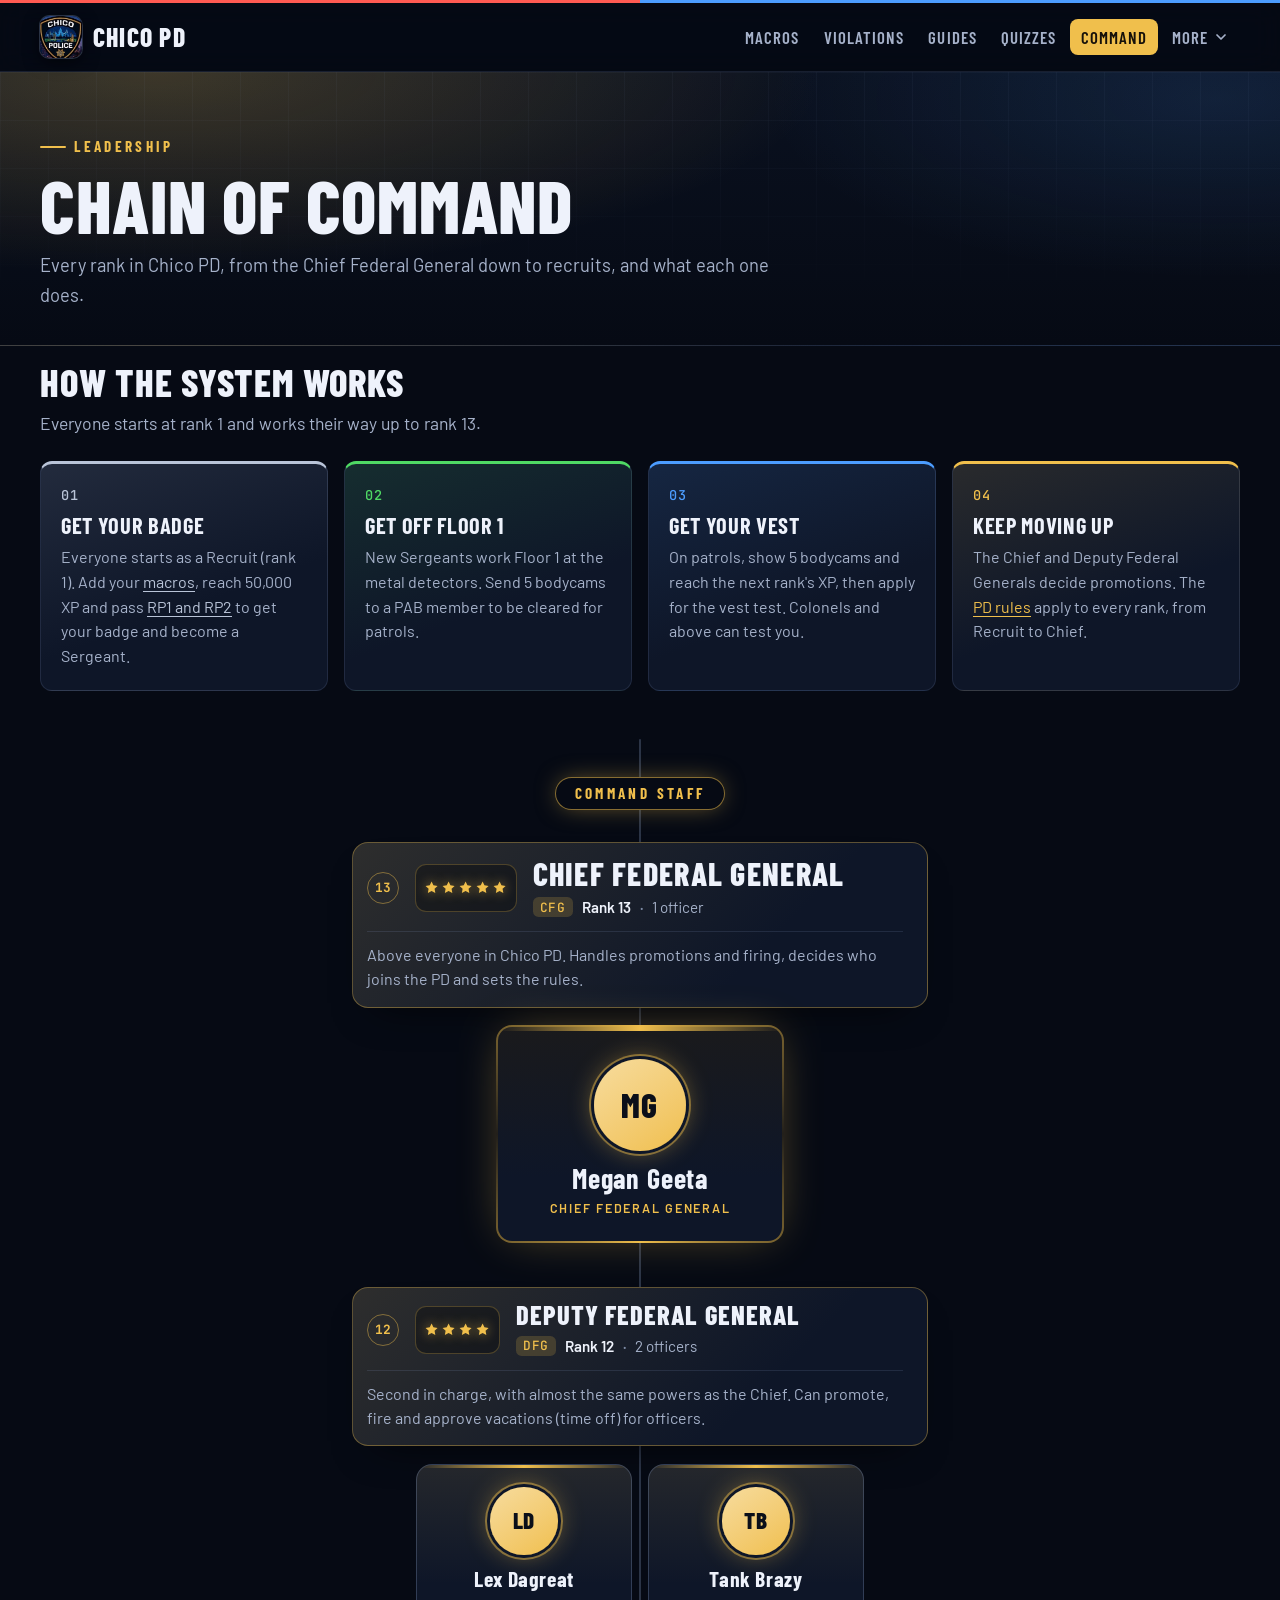
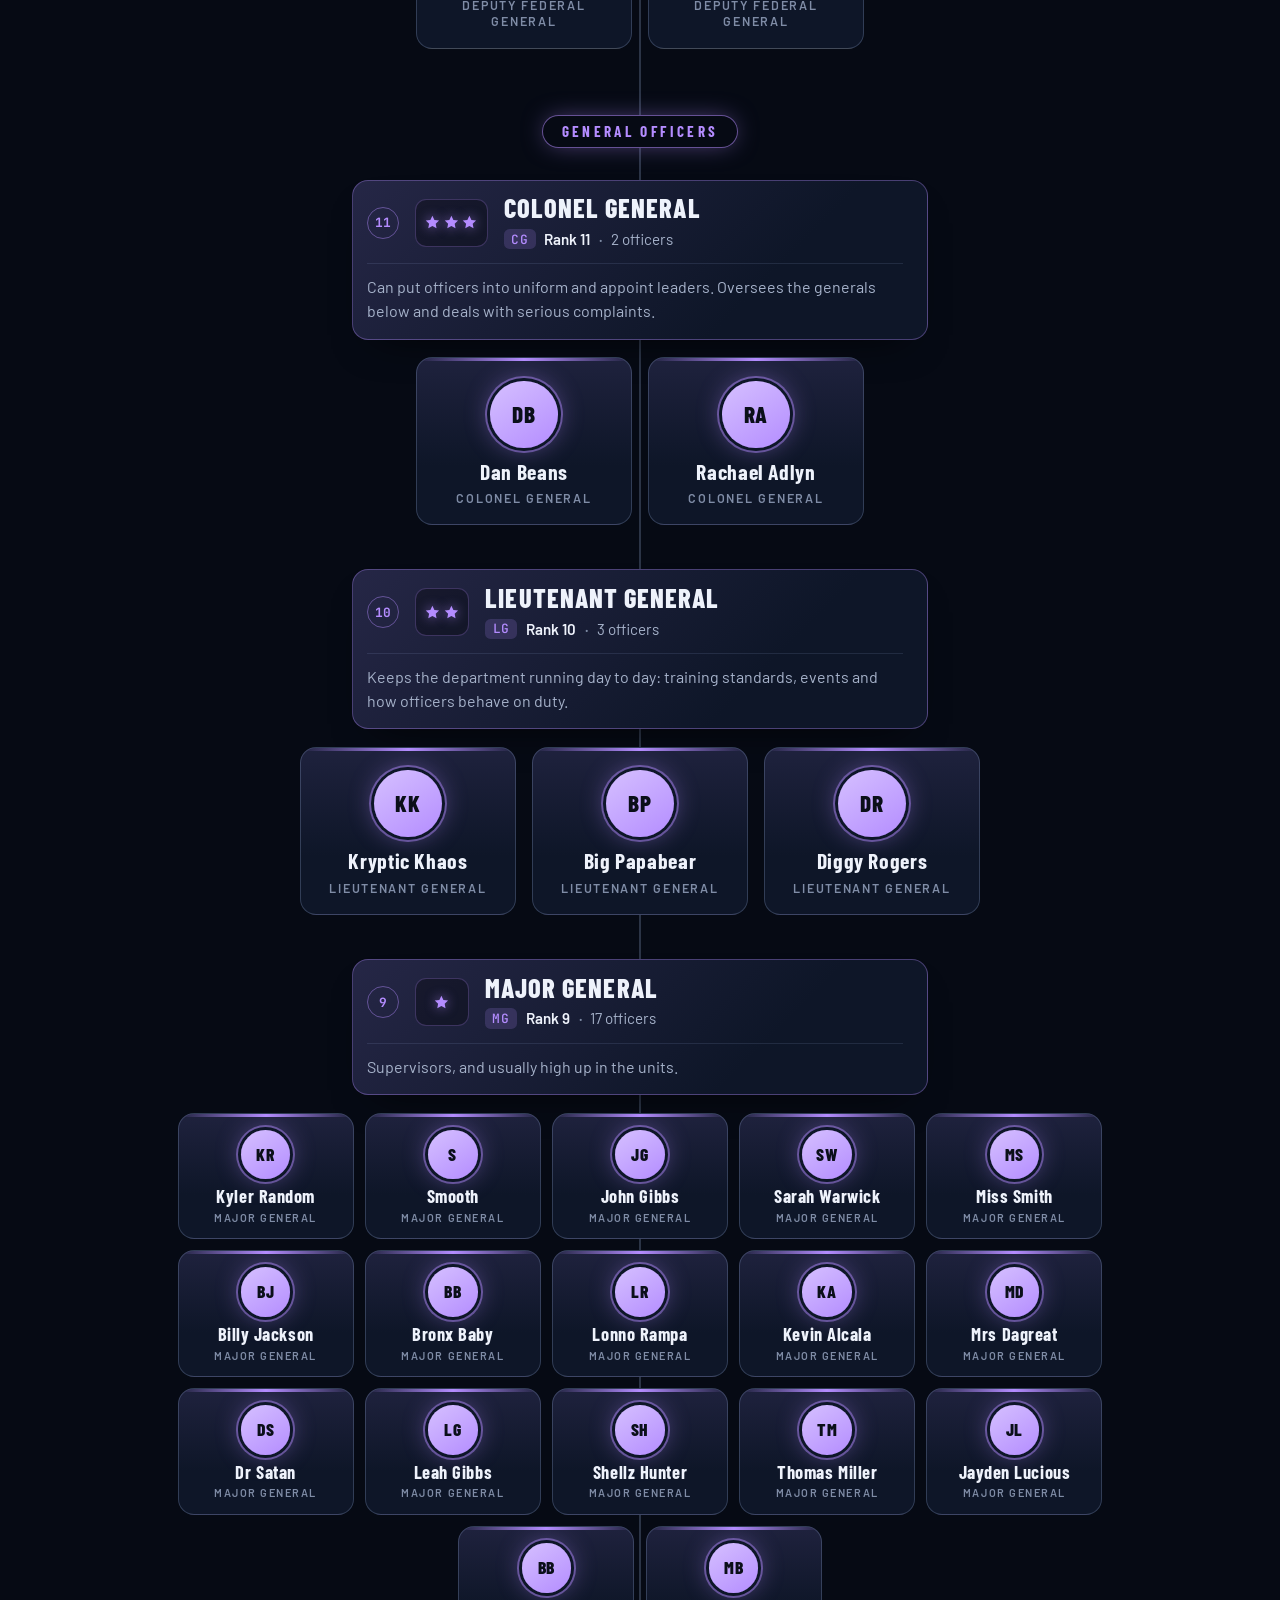
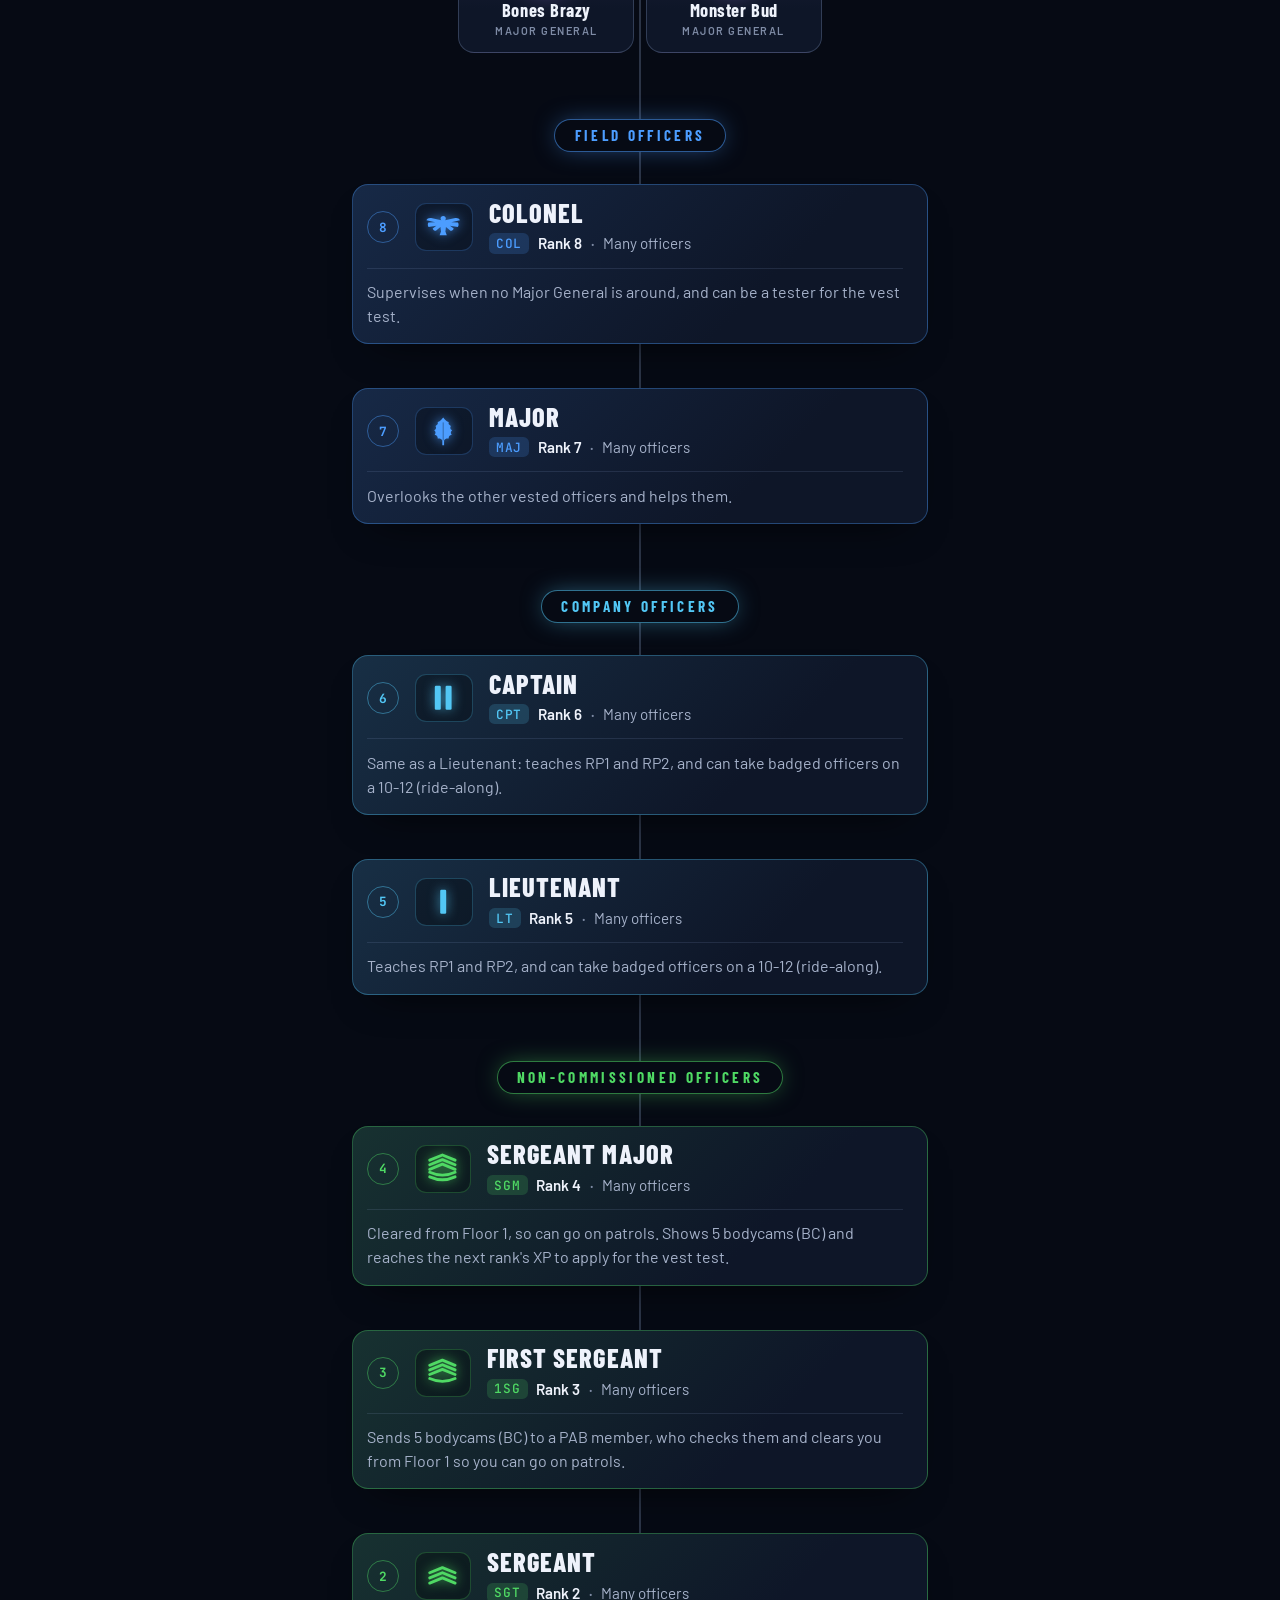
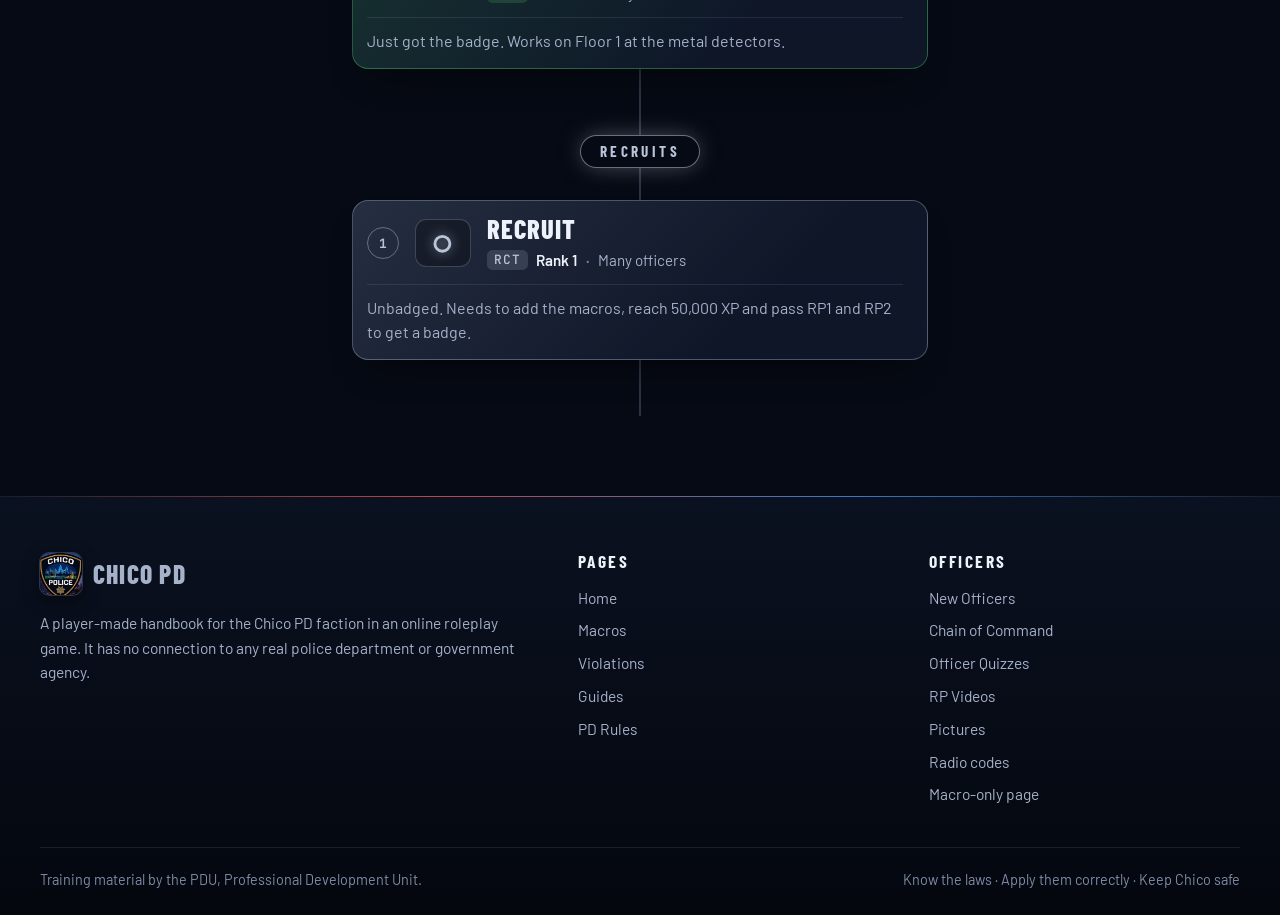
==== commit 6f51a78c: "Dispatch ticker: script-driven, starts immediately, no tap-pause on phones" ====
--- a/command.html
+++ b/command.html
@@ -24,7 +24,7 @@
 <link rel="preconnect" href="https://fonts.googleapis.com">
 <link rel="preconnect" href="https://fonts.gstatic.com" crossorigin>
 <link rel="stylesheet" href="https://fonts.googleapis.com/css2?family=Barlow+Condensed:wght@600;700;800&family=Barlow:wght@400;500;600&family=JetBrains+Mono:wght@500&display=swap">
-<link rel="stylesheet" href="assets/style.css?v=202611250740">
+<link rel="stylesheet" href="assets/style.css?v=202611250810">
 </head>
 <body>
 <a class="skip" href="#main">Skip to content</a>
@@ -83,7 +83,7 @@
   <div class="viewer-scroll"><img id="viewer-img" alt=""></div>
 </dialog>
 
-<script src="assets/data.js?v=202611250740"></script>
-<script src="assets/site.js?v=202611250740"></script>
+<script src="assets/data.js?v=202611250810"></script>
+<script src="assets/site.js?v=202611250810"></script>
 </body>
 </html>
--- a/assets/style.css
+++ b/assets/style.css
@@ -804,8 +804,7 @@
 .ticker-label { flex: none; display: flex; align-items: center; gap: .55rem; padding: 0 1.2rem; background: var(--red); color: #fff; font: 800 1rem var(--display); letter-spacing: .18em; text-transform: uppercase; clip-path: polygon(0 0, 100% 0, calc(100% - .8rem) 100%, 0 100%); padding-right: 1.8rem; }
 .ticker-dot { display: inline-block; width: .55rem; height: .55rem; border-radius: 50%; background: currentColor; box-shadow: 0 0 .6rem currentColor; animation: caret 1.1s steps(1) infinite; }
 .ticker-track { flex: 1; overflow: hidden; -webkit-mask-image: linear-gradient(90deg, transparent, #000 4%, #000 96%, transparent); mask-image: linear-gradient(90deg, transparent, #000 4%, #000 96%, transparent); }
-.ticker-run { display: flex; width: max-content; animation: ticker 120s linear infinite; }
-.ticker:hover .ticker-run { animation-play-state: paused; }
+.ticker-run { display: flex; width: max-content; will-change: transform; }
 .ticker-set { display: flex; }
 .tk { display: inline-flex; align-items: center; gap: .55rem; padding: .85rem 1.6rem .85rem 0; color: var(--muted); font: 600 1rem var(--display); letter-spacing: .08em; text-transform: uppercase; white-space: nowrap; }
 .tk b { color: var(--chat-flobby); font: 500 .92rem var(--mono); }
@@ -926,7 +925,7 @@
   .xhero-scroll { display: none; }
 }
 @media (prefers-reduced-motion: reduce) {
-  .xhero-beam, .xhero-glow, .xhero-floor, .xhero-dust, .xhero-ring, .xhero-badge img, .xhero-title .shine, .xhero-cta-pulse, .xhero-caret, .xhero-scroll span, .ticker-run, .mini-avatar, .lb i::after { animation: none; }
+  .xhero-beam, .xhero-glow, .xhero-floor, .xhero-dust, .xhero-ring, .xhero-badge img, .xhero-title .shine, .xhero-cta-pulse, .xhero-caret, .xhero-scroll span, .mini-avatar, .lb i::after { animation: none; }
 }
 .bento-top .bento-tag { justify-self: start; }
 .bento-macros .chatbox { flex: 1; display: flex; flex-direction: column; }
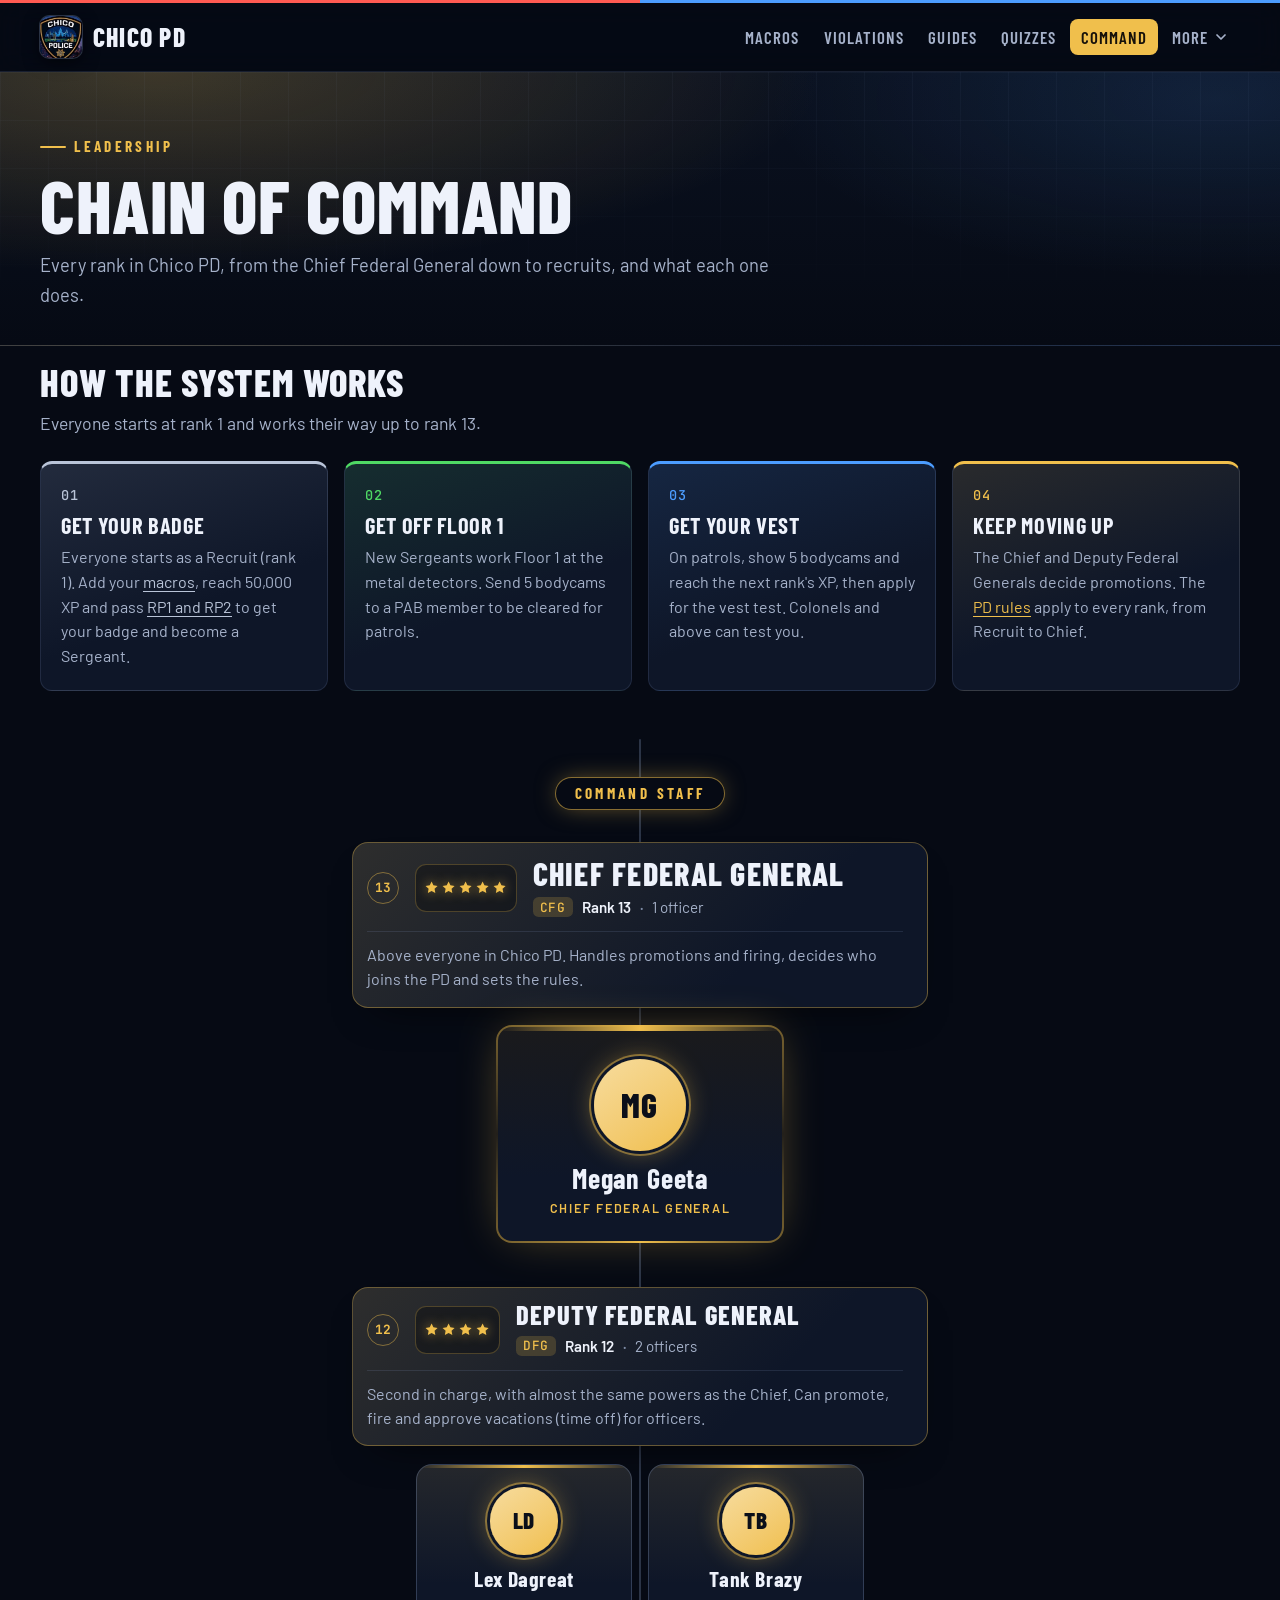
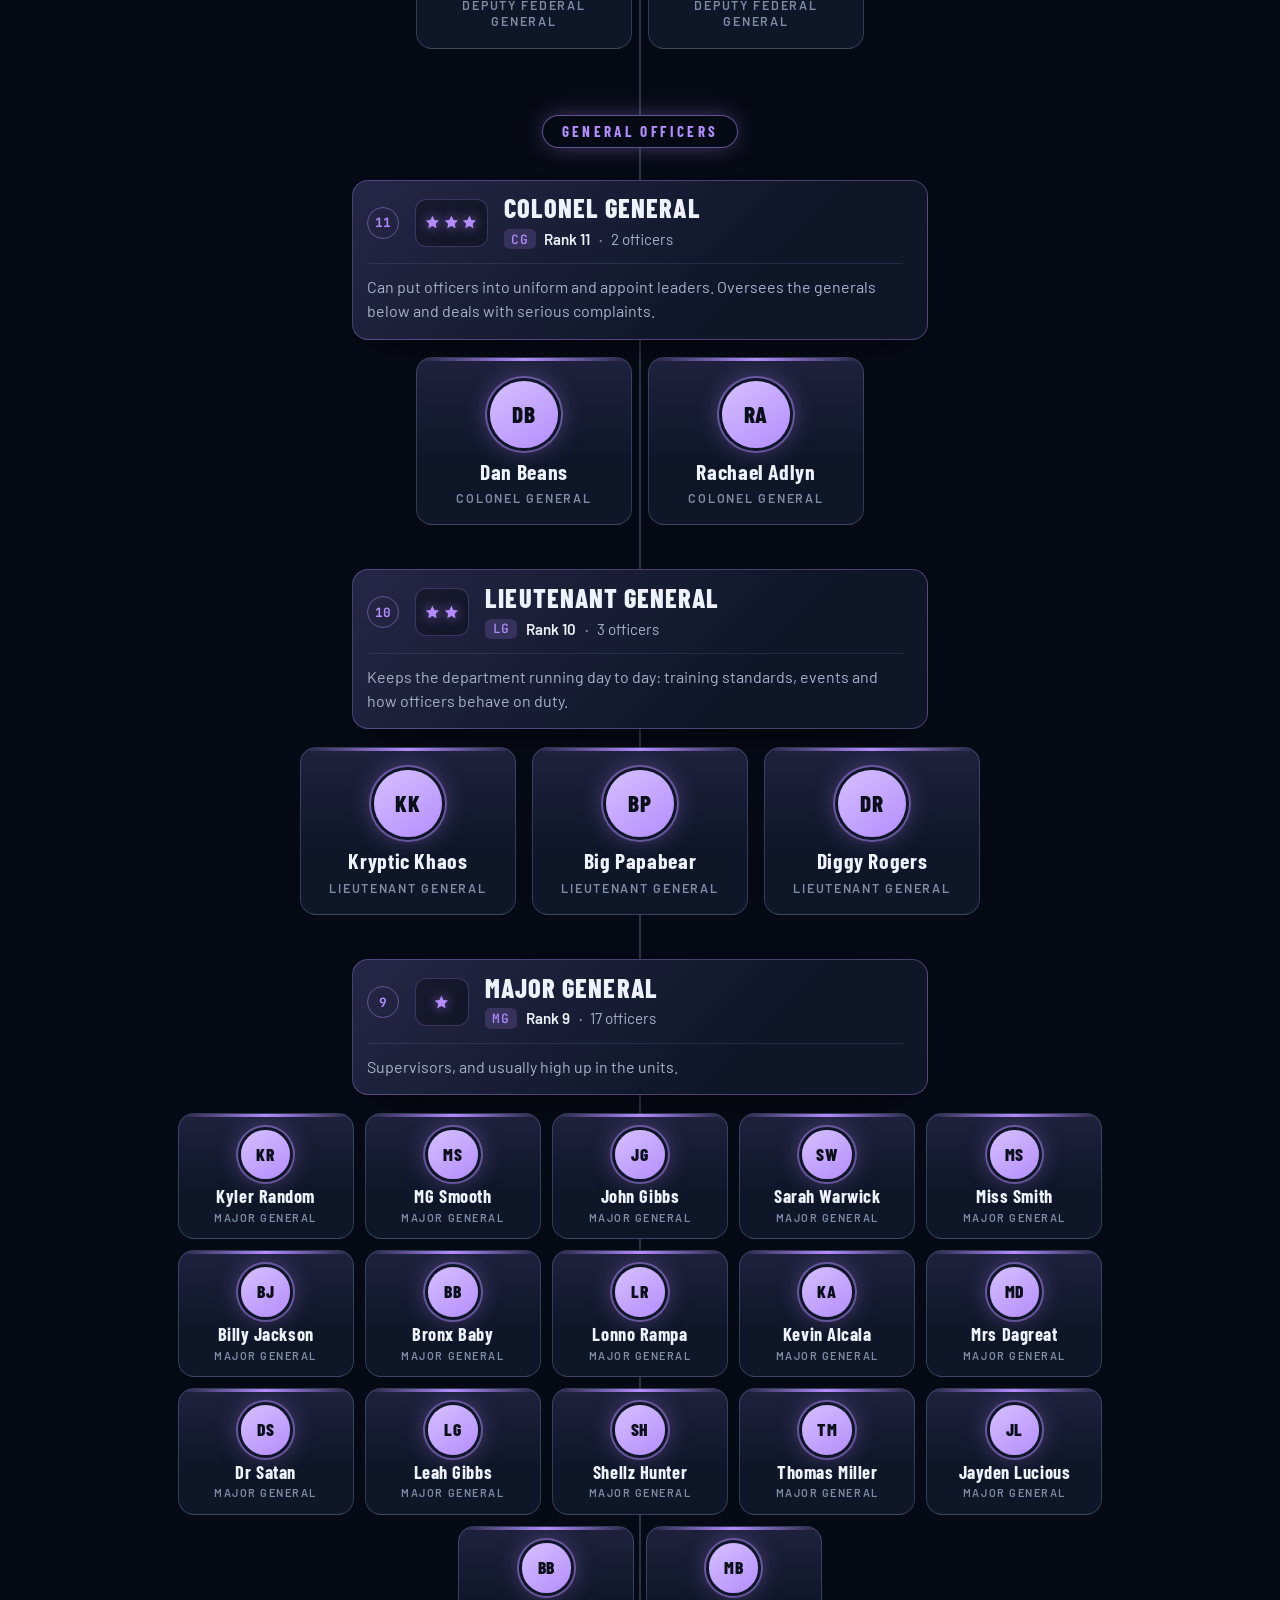
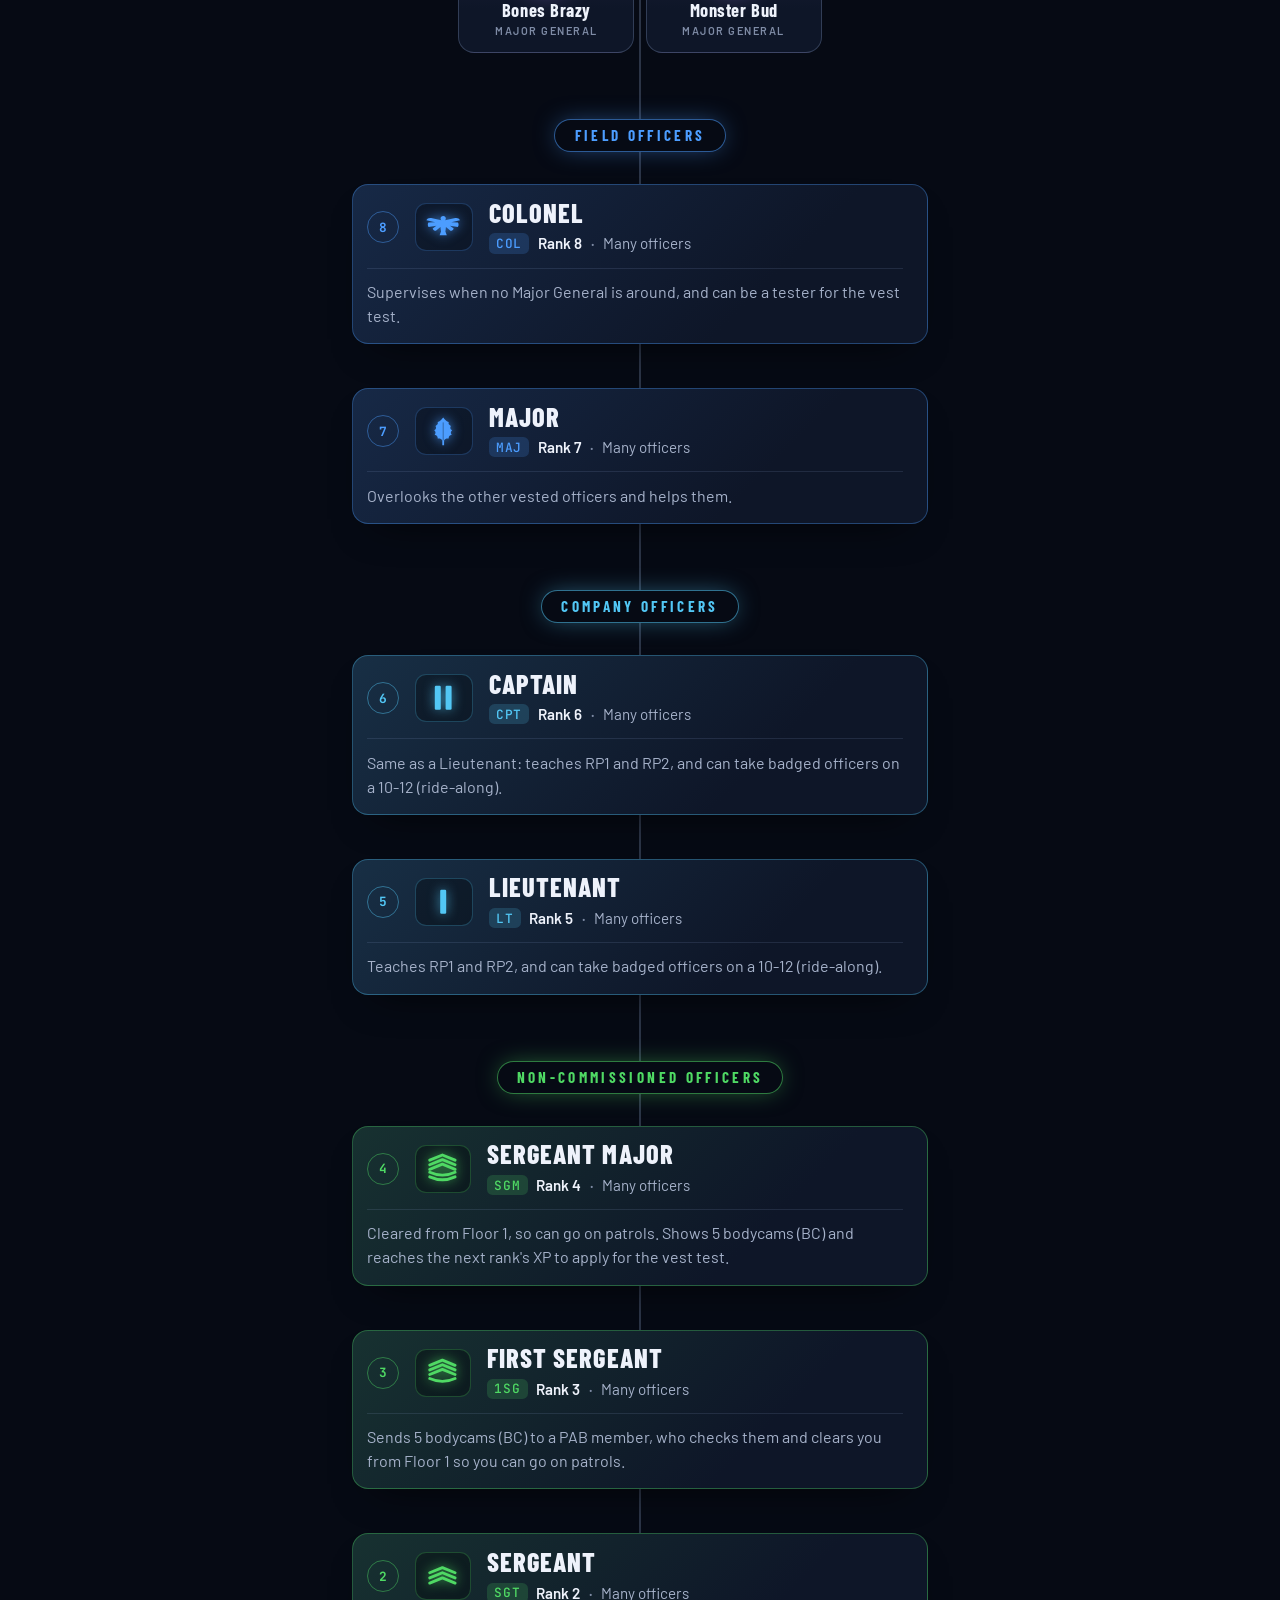
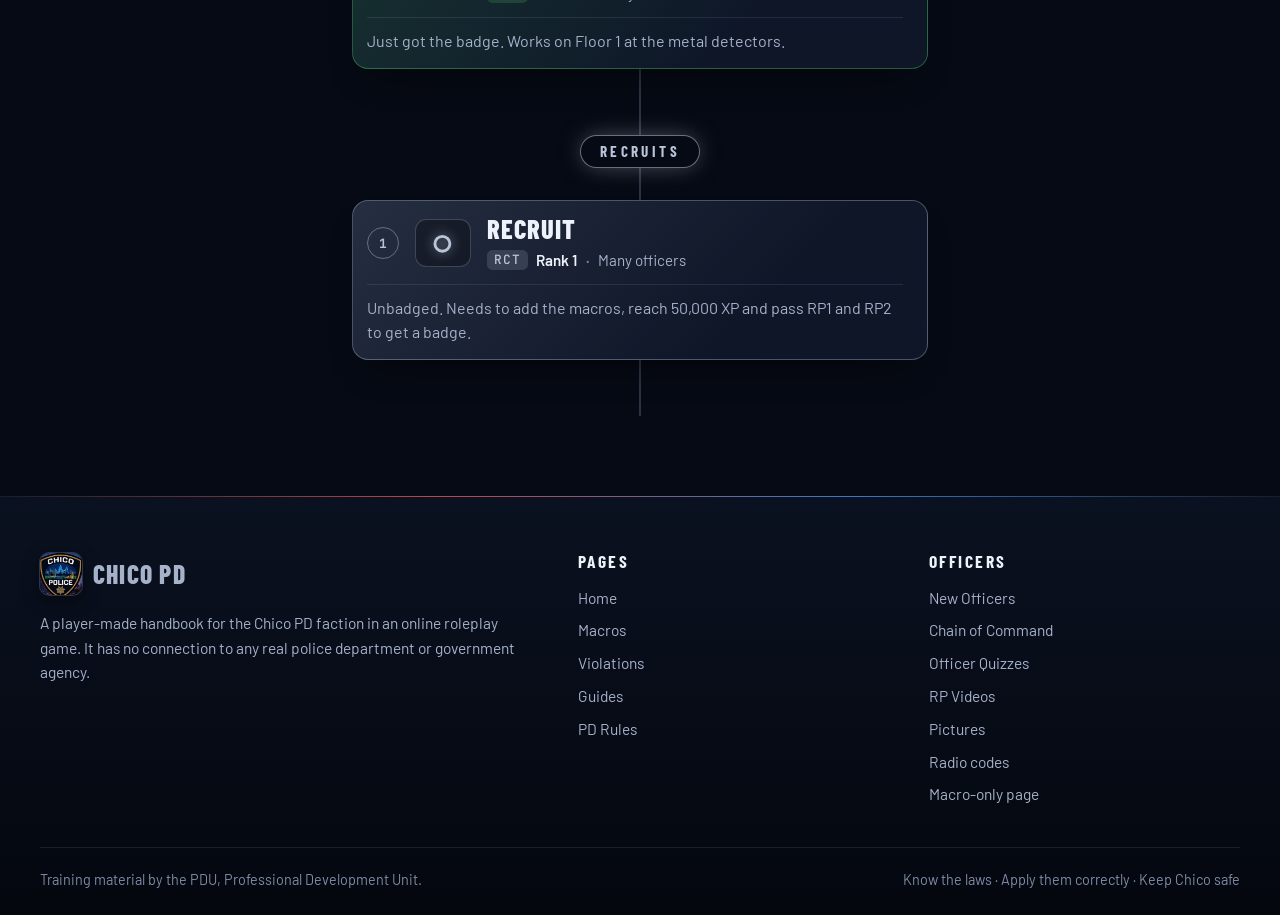
==== commit cce718cb: "Rename Smooth to MG Smooth" ====
--- a/command.html
+++ b/command.html
@@ -24,7 +24,7 @@
 <link rel="preconnect" href="https://fonts.googleapis.com">
 <link rel="preconnect" href="https://fonts.gstatic.com" crossorigin>
 <link rel="stylesheet" href="https://fonts.googleapis.com/css2?family=Barlow+Condensed:wght@600;700;800&family=Barlow:wght@400;500;600&family=JetBrains+Mono:wght@500&display=swap">
-<link rel="stylesheet" href="assets/style.css?v=202611250810">
+<link rel="stylesheet" href="assets/style.css?v=202611250820">
 </head>
 <body>
 <a class="skip" href="#main">Skip to content</a>
@@ -83,7 +83,7 @@
   <div class="viewer-scroll"><img id="viewer-img" alt=""></div>
 </dialog>
 
-<script src="assets/data.js?v=202611250810"></script>
-<script src="assets/site.js?v=202611250810"></script>
+<script src="assets/data.js?v=202611250820"></script>
+<script src="assets/site.js?v=202611250820"></script>
 </body>
 </html>
